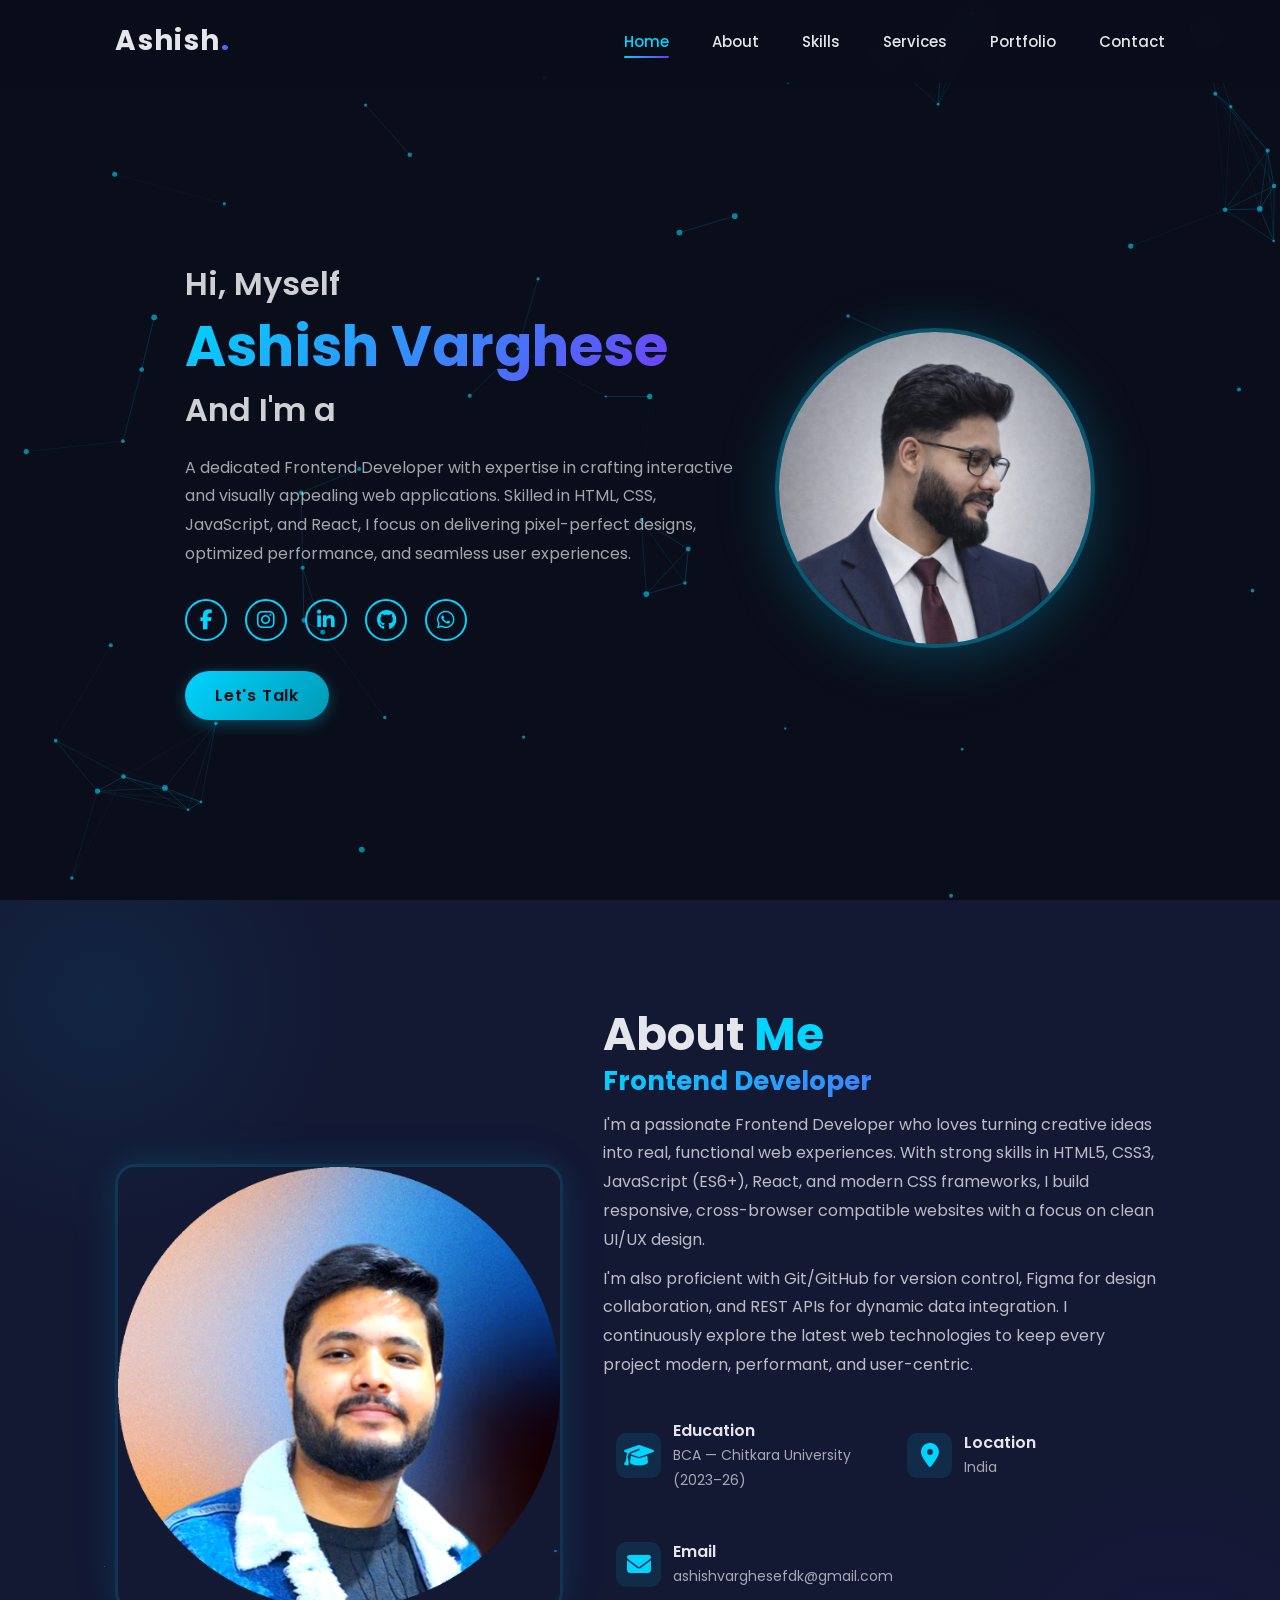
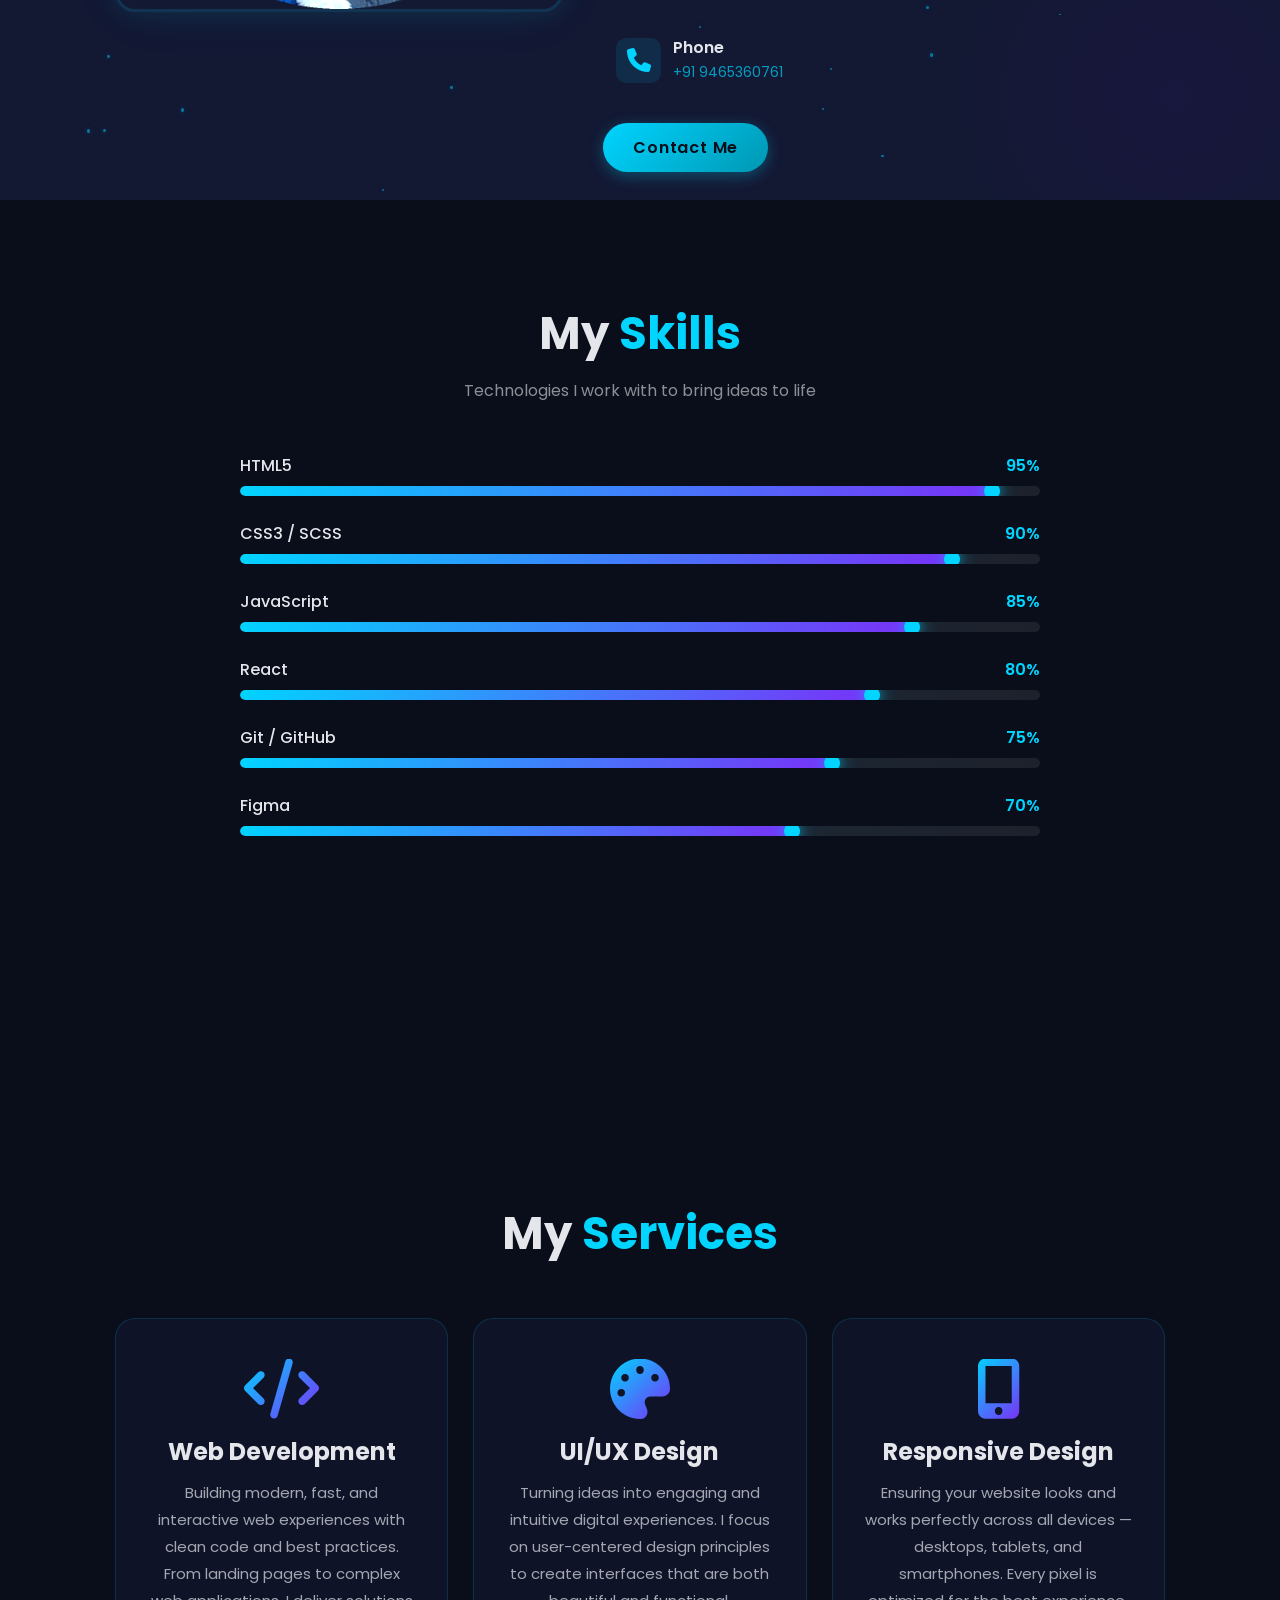
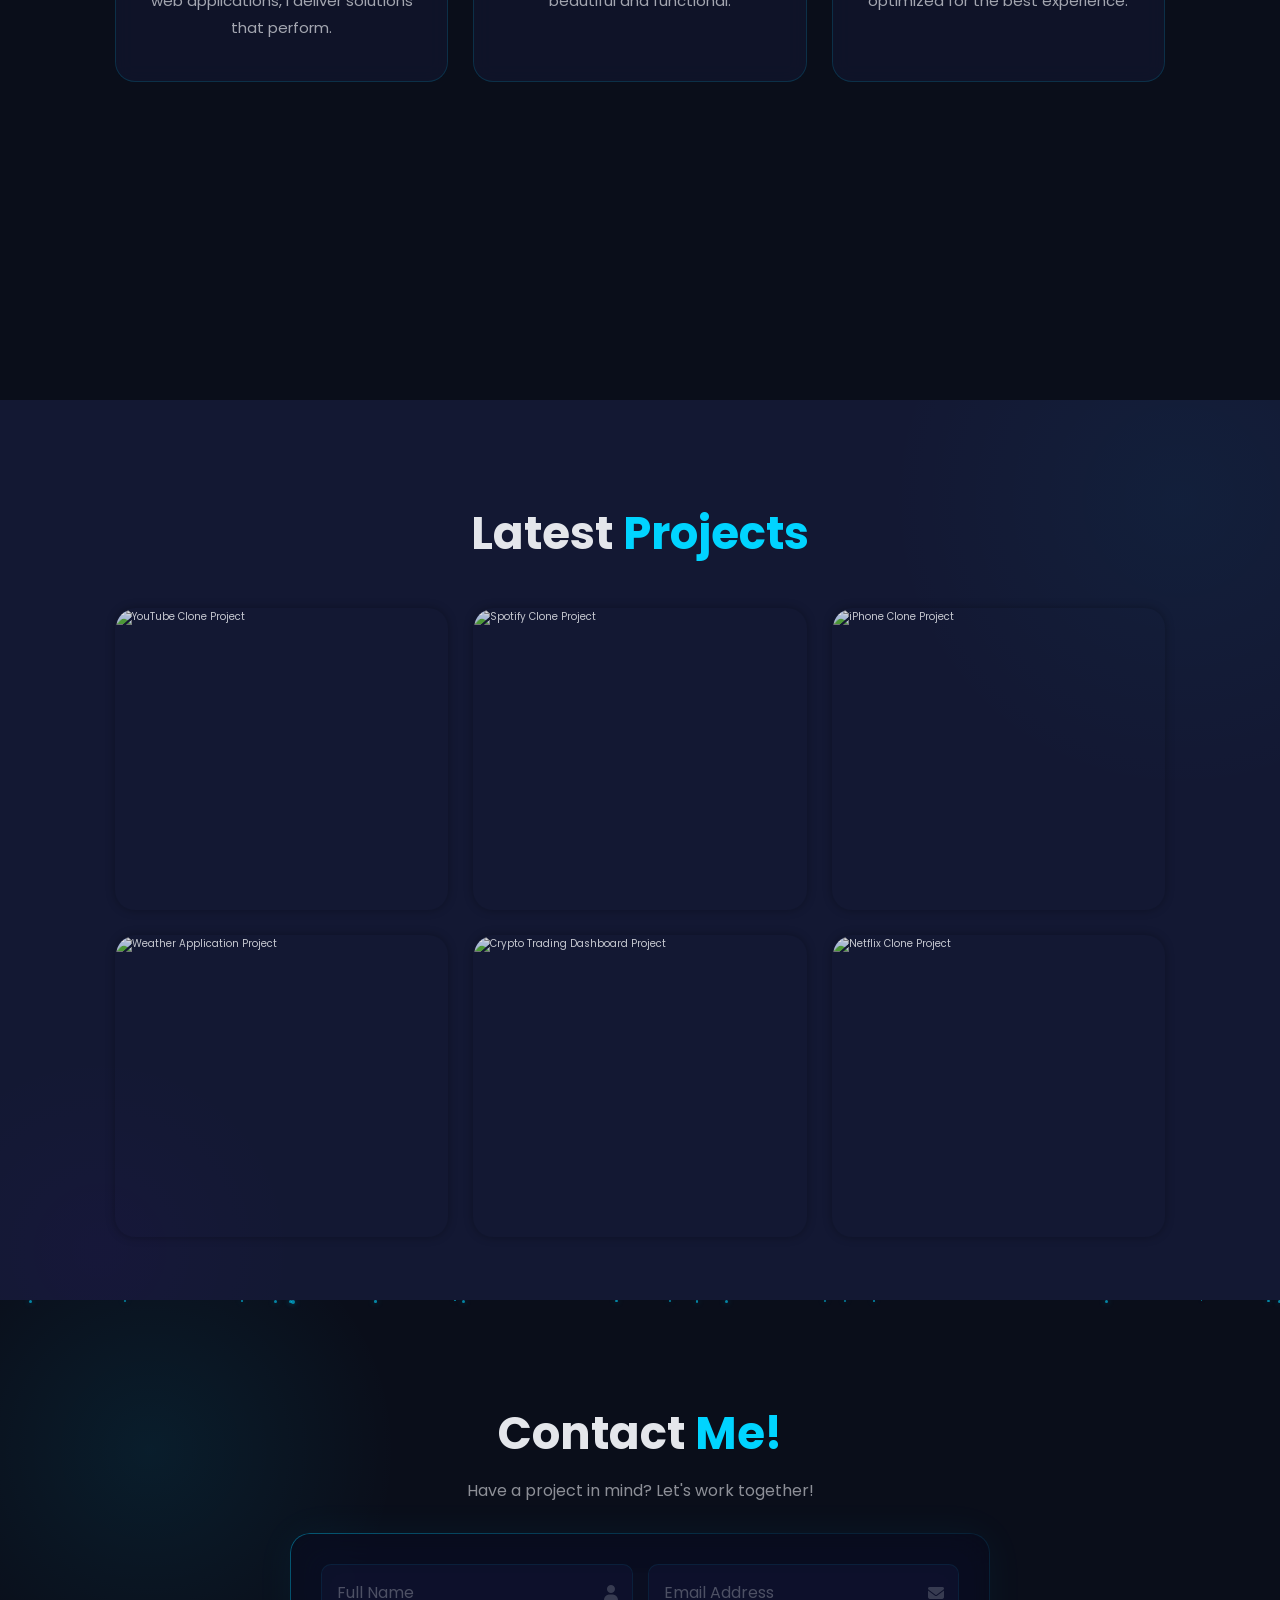
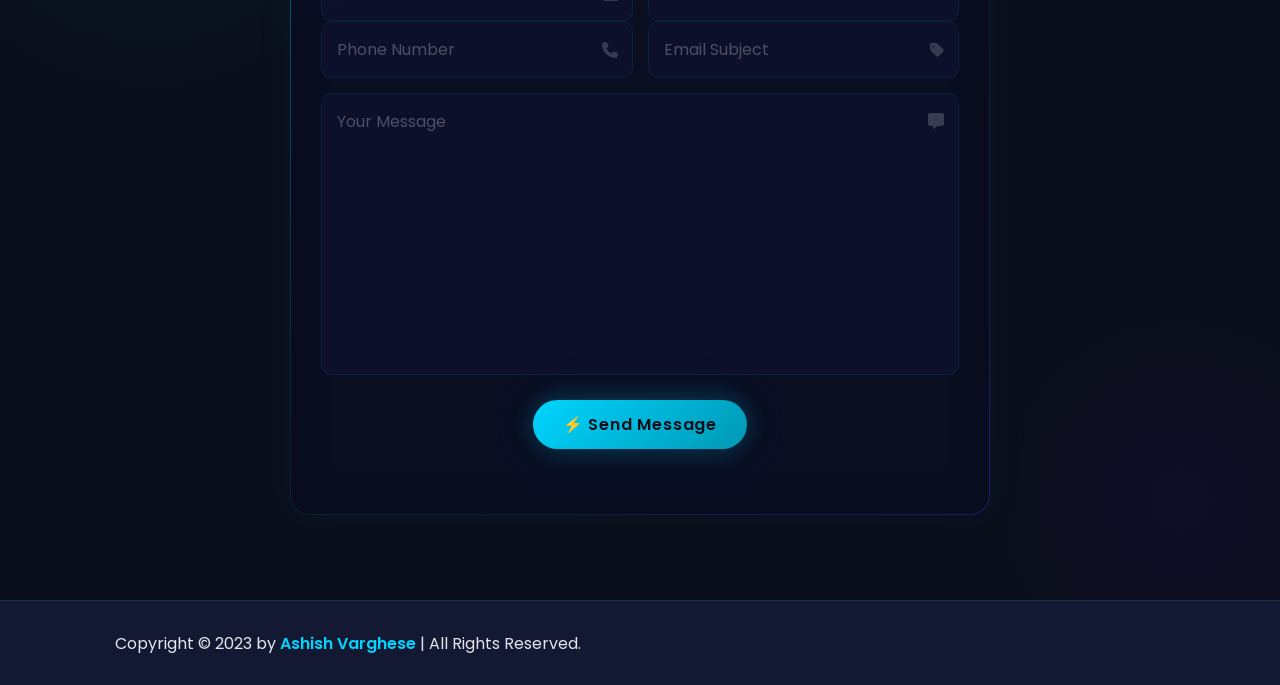
==== index.html @ 47451338 "About section: glowing orbs, falling lightning bolts, floating particles, pulsing profile image glow" ====
<!DOCTYPE html>
<html lang="en">
    <head>
        <meta charset="UTF-8">
        <meta http-equiv="X-UA-Compatible" content="IE=edge">
        <meta name="viewport" content="width=device-width, initial-scale=1.0">
        <title>Ashish Varghese | Frontend Developer & Web Designer Portfolio</title>
        <meta name="description" content="Portfolio of Ashish Varghese — a passionate Frontend Developer skilled in HTML, CSS, JavaScript, and React. Explore my projects, services, and get in touch.">
        <meta name="keywords" content="Ashish Varghese, Frontend Developer, Web Designer, Portfolio, HTML, CSS, JavaScript, React">
        <meta name="author" content="Ashish Varghese">

        <!--  FONT AWESOME  -->
        <link rel="stylesheet" href="https://cdnjs.cloudflare.com/ajax/libs/font-awesome/6.5.1/css/all.min.css" integrity="sha512-DTOQO9RWCH3ppGqcWaEA1BIZOC6xxalwEsw9c2QQeAIftl+Vegovlnee1c9QX4TctnWMn13TZye+giMm8e2LwA==" crossorigin="anonymous" referrerpolicy="no-referrer" />

        <!--  MAIN CSS  -->
        <link rel="stylesheet" href="Style/styles.css">
    </head>
    <body>
        <!--  header design  -->
        <header class="header" id="header">
            <a href="#home" class="logo">Ashish<span>.</span></a>

            <i class="fa-solid fa-bars" id="menu-icon"></i>

            <nav class="navbar" id="navbar">
                <a href="#home" class="active">Home</a>
                <a href="#about">About</a>
                <a href="#skills">Skills</a>
                <a href="#services">Services</a>
                <a href="#portfolio">Portfolio</a>
                <a href="#contact">Contact</a>
            </nav>
        </header>

        <!--  home section design  -->
        <section class="home" id="home">
            <div class="home-content">
                <h3>Hi, Myself</h3>
                <h1>Ashish Varghese</h1>
                <h3>And I'm a <span class="multiple-text"></span></h3>
                <p>A dedicated Frontend Developer with expertise in crafting interactive and visually appealing web applications. Skilled in HTML, CSS, JavaScript, and React, I focus on delivering pixel-perfect designs, optimized performance, and seamless user experiences.</p>
                <div class="social-media">
                    <a href="https://www.facebook.com/share/1GYFUabM3W/" target="_blank" rel="noopener noreferrer" aria-label="Facebook">
                        <i class="fa-brands fa-facebook-f"></i>
                    </a>
                    <a href="https://www.instagram.com/itz_ashishv?igsh=MXJyMXVoY21sdHh1MQ==" target="_blank" rel="noopener noreferrer" aria-label="Instagram">
                        <i class="fa-brands fa-instagram"></i>
                    </a>
                    <a href="https://www.linkedin.com/in/ashish-varghese-a9b493299" target="_blank" rel="noopener noreferrer" aria-label="LinkedIn">
                        <i class="fa-brands fa-linkedin-in"></i>
                    </a>
                    <a href="https://github.com/" target="_blank" rel="noopener noreferrer" aria-label="GitHub">
                        <i class="fa-brands fa-github"></i>
                    </a>
                    <a href="https://wa.me/919465360761" target="_blank" rel="noopener noreferrer" aria-label="WhatsApp">
                        <i class="fa-brands fa-whatsapp"></i>
                    </a>
                </div>
                <a href="#contact" class="btn">Let's Talk</a>
            </div>

            <div class="home-img">
                <div class="img-glow"></div>
                <img src="img/profile.png" alt="Ashish Varghese - Frontend Developer">
            </div>
        </section>

        <section class="about" id="about">
            <div class="about-lightning" id="aboutLightning"></div>
            <div class="about-particles" id="aboutParticles"></div>
            <div class="about-img">
                <img src="img/picofme (2).png" alt="About Ashish Varghese">
            </div>

            <div class="about-content">
                <h2 class="heading">About <span>Me</span></h2>
                <h3>Frontend Developer</h3>
                <p>I'm a passionate Frontend Developer who loves turning creative ideas into real, functional web experiences. With strong skills in HTML5, CSS3, JavaScript (ES6+), React, and modern CSS frameworks, I build responsive, cross-browser compatible websites with a focus on clean UI/UX design.</p>
                <p>I'm also proficient with Git/GitHub for version control, Figma for design collaboration, and REST APIs for dynamic data integration. I continuously explore the latest web technologies to keep every project modern, performant, and user-centric.</p>
                <div class="about-details">
                    <div class="detail-item">
                        <i class="fa-solid fa-graduation-cap"></i>
                        <div>
                            <h4>Education</h4>
                            <p>BCA — Chitkara University (2023–26)</p>
                        </div>
                    </div>
                    <div class="detail-item">
                        <i class="fa-solid fa-location-dot"></i>
                        <div>
                            <h4>Location</h4>
                            <p>India</p>
                        </div>
                    </div>
                    <div class="detail-item">
                        <i class="fa-solid fa-envelope"></i>
                        <div>
                            <h4>Email</h4>
                            <p>ashishvarghesefdk@gmail.com</p>
                        </div>
                    </div>
                    <div class="detail-item">
                        <i class="fa-solid fa-phone"></i>
                        <div>
                            <h4>Phone</h4>
                            <p><a href="tel:+919465360761" style="color: var(--main-color); text-decoration: none;">+91 9465360761</a></p>
                        </div>
                    </div>
                </div>
                <a href="#contact" class="btn">Contact Me</a>
            </div>
        </section>

        <script>
        // About lightning bolts
        (function(){
            const lc = document.getElementById('aboutLightning');
            if(!lc) return;
            for(let i = 0; i < 6; i++){
                const b = document.createElement('div');
                b.className = 'bolt';
                b.style.left = (10 + Math.random() * 80) + '%';
                b.style.animationDuration = (3 + Math.random() * 5) + 's';
                b.style.animationDelay = (Math.random() * 6) + 's';
                b.style.height = (40 + Math.random() * 60) + 'px';
                lc.appendChild(b);
            }
        })();
        // About particles
        (function(){
            const pc = document.getElementById('aboutParticles');
            if(!pc) return;
            for(let i = 0; i < 15; i++){
                const p = document.createElement('div');
                p.className = 'about-particle';
                p.style.left = Math.random() * 100 + '%';
                p.style.bottom = Math.random() * 30 + '%';
                p.style.animationDuration = (4 + Math.random() * 6) + 's';
                p.style.animationDelay = (Math.random() * 8) + 's';
                p.style.width = (1 + Math.random() * 3) + 'px';
                p.style.height = p.style.width;
                pc.appendChild(p);
            }
        })();
        </script>

        <!--  skills section design  -->
        <section class="skills" id="skills">
            <h2 class="heading">My <span>Skills</span></h2>
            <p class="skills-subtitle">Technologies I work with to bring ideas to life</p>

            <div class="skills-content">
                <div class="skill-item">
                    <div class="skill-info">
                        <span>HTML5</span>
                        <span>95%</span>
                    </div>
                    <div class="skill-bar">
                        <div class="skill-per" style="--skill-width: 95%"></div>
                    </div>
                </div>

                <div class="skill-item">
                    <div class="skill-info">
                        <span>CSS3 / SCSS</span>
                        <span>90%</span>
                    </div>
                    <div class="skill-bar">
                        <div class="skill-per" style="--skill-width: 90%"></div>
                    </div>
                </div>

                <div class="skill-item">
                    <div class="skill-info">
                        <span>JavaScript</span>
                        <span>85%</span>
                    </div>
                    <div class="skill-bar">
                        <div class="skill-per" style="--skill-width: 85%"></div>
                    </div>
                </div>

                <div class="skill-item">
                    <div class="skill-info">
                        <span>React</span>
                        <span>80%</span>
                    </div>
                    <div class="skill-bar">
                        <div class="skill-per" style="--skill-width: 80%"></div>
                    </div>
                </div>

                <div class="skill-item">
                    <div class="skill-info">
                        <span>Git / GitHub</span>
                        <span>75%</span>
                    </div>
                    <div class="skill-bar">
                        <div class="skill-per" style="--skill-width: 75%"></div>
                    </div>
                </div>

                <div class="skill-item">
                    <div class="skill-info">
                        <span>Figma</span>
                        <span>70%</span>
                    </div>
                    <div class="skill-bar">
                        <div class="skill-per" style="--skill-width: 70%"></div>
                    </div>
                </div>
            </div>
        </section>

        <!--  services section design  -->
        <section class="services" id="services">
            <h2 class="heading">My <span>Services</span></h2>

            <div class="services-container">
                <div class="services-box">
                    <i class="fa-solid fa-code"></i>
                    <h3>Web Development</h3>
                    <p>Building modern, fast, and interactive web experiences with clean code and best practices. From landing pages to complex web applications, I deliver solutions that perform.</p>
                </div>

                <div class="services-box">
                    <i class="fa-solid fa-palette"></i>
                    <h3>UI/UX Design</h3>
                    <p>Turning ideas into engaging and intuitive digital experiences. I focus on user-centered design principles to create interfaces that are both beautiful and functional.</p>
                </div>

                <div class="services-box">
                    <i class="fa-solid fa-mobile-screen-button"></i>
                    <h3>Responsive Design</h3>
                    <p>Ensuring your website looks and works perfectly across all devices — desktops, tablets, and smartphones. Every pixel is optimized for the best experience.</p>
                </div>
            </div>
        </section>

        <!--  portfolio section design  -->
        <section class="portfolio" id="portfolio">
            <h2 class="heading">Latest <span>Projects</span></h2>
            <div class="portfolio-container">
                <div class="portfolio-box">
                    <img src="img/youtube.png" alt="YouTube Clone Project">
                    <div class="portfolio-layer">
                        <h4>YouTube Clone</h4>
                        <p>A fully functional YouTube homepage clone with video grid, search functionality, sidebar navigation, and responsive design built with HTML, CSS & JavaScript.</p>
                        <a href="projects/youtube.html" target="_blank" aria-label="View YouTube Clone project"><i class="fa-solid fa-up-right-from-square"></i></a>
                    </div>
                </div>

                <div class="portfolio-box">
                    <img src="img/spotify.png" alt="Spotify Clone Project">
                    <div class="portfolio-layer">
                        <h4>Spotify Clone</h4>
                        <p>A Spotify web player clone featuring playlist sidebar, music controls, album art, progress bar, and a sleek dark UI with green accents.</p>
                        <a href="projects/spotify.html" target="_blank" aria-label="View Spotify Clone project"><i class="fa-solid fa-up-right-from-square"></i></a>
                    </div>
                </div>

                <div class="portfolio-box">
                    <img src="img/iphone.png" alt="iPhone Clone Project">
                    <div class="portfolio-layer">
                        <h4>iPhone 15 Pro Landing Page</h4>
                        <p>A premium Apple-inspired product landing page with stunning animations, gradient effects, scroll reveals, and pixel-perfect responsive design.</p>
                        <a href="projects/iphone.html" target="_blank" aria-label="View iPhone Clone project"><i class="fa-solid fa-up-right-from-square"></i></a>
                    </div>
                </div>

                <div class="portfolio-box">
                    <img src="img/weather.png" alt="Weather Application Project">
                    <div class="portfolio-layer">
                        <h4>Weather App</h4>
                        <p>A dynamic weather application with city search, 5-day forecast, hourly data, and beautiful glassmorphism UI supporting 8+ cities.</p>
                        <a href="projects/weather.html" target="_blank" aria-label="View Weather App project"><i class="fa-solid fa-up-right-from-square"></i></a>
                    </div>
                </div>

                <div class="portfolio-box">
                    <img src="img/trading.png" alt="Crypto Trading Dashboard Project">
                    <div class="portfolio-layer">
                        <h4>Crypto Trading Dashboard</h4>
                        <p>A Binance-style crypto trading platform with live price updates, candlestick charts, order book, buy/sell forms, and portfolio tracking for 10+ coins.</p>
                        <a href="projects/trading.html" target="_blank" aria-label="View Trading Dashboard project"><i class="fa-solid fa-up-right-from-square"></i></a>
                    </div>
                </div>

                <div class="portfolio-box">
                    <img src="img/netflix.png" alt="Netflix Clone Project">
                    <div class="portfolio-layer">
                        <h4>Netflix Clone</h4>
                        <p>A pixel-perfect Netflix clone with hero banner, categorized content rows, Top 10 rankings, movie detail modals, and smooth hover animations.</p>
                        <a href="projects/netflix.html" target="_blank" aria-label="View Netflix Clone project"><i class="fa-solid fa-up-right-from-square"></i></a>
                    </div>
                </div>
            </div>
        </section>

        <!--  contact section design  -->
        <section class="contact" id="contact">
            <div class="contact-particles" id="contactParticles"></div>
            <h2 class="heading">Contact <span>Me!</span></h2>
            <p class="contact-subtitle">Have a project in mind? Let's work together!</p>

            <form action="https://api.web3forms.com/submit" method="POST" id="contact-form">
                <input type="hidden" name="access_key" value="6a48f721-a5b6-4e3f-bff6-01d6ea603039">
                <input type="hidden" name="from_name" value="Ashish Portfolio">
                <div class="input-box">
                    <div class="input-field">
                        <input type="text" name="name" placeholder="Full Name" id="name-input" required>
                        <i class="fa-solid fa-user"></i>
                    </div>
                    <div class="input-field">
                        <input type="email" name="email" placeholder="Email Address" id="email-input" required>
                        <i class="fa-solid fa-envelope"></i>
                    </div>
                </div>
                <div class="input-box">
                    <div class="input-field">
                        <input type="tel" name="phone" placeholder="Phone Number" id="phone-input">
                        <i class="fa-solid fa-phone"></i>
                    </div>
                    <div class="input-field">
                        <input type="text" name="subject" placeholder="Email Subject" id="subject-input" required>
                        <i class="fa-solid fa-tag"></i>
                    </div>
                </div>
                <div class="textarea-field">
                    <textarea name="message" id="message-input" cols="30" rows="10" placeholder="Your Message" required></textarea>
                    <i class="fa-solid fa-message"></i>
                </div>
                <input type="submit" value="⚡ Send Message" class="btn" id="submit-btn">
                <div class="form-message" id="form-message"></div>
            </form>
        </section>

        <script>
        // Contact particles
        (function(){
            const container = document.getElementById('contactParticles');
            if(!container) return;
            for(let i = 0; i < 20; i++){
                const p = document.createElement('div');
                p.className = 'c-particle';
                p.style.left = Math.random() * 100 + '%';
                p.style.animationDuration = (Math.random() * 6 + 4) + 's';
                p.style.animationDelay = (Math.random() * 8) + 's';
                p.style.width = (Math.random() * 3 + 1) + 'px';
                p.style.height = p.style.width;
                container.appendChild(p);
            }
        })();
        </script>

        <!--  footer design  -->
        <footer class="footer">
            <div class="footer-text">
                <p>Copyright &copy; 2023 by <span>Ashish Varghese</span> | All Rights Reserved.</p>
            </div>

            <div class="footer-iconTop">
                <a href="#home" aria-label="Scroll to top"><i class="fa-solid fa-angle-up"></i></a>
            </div>
        </footer>

        <!--  TYPED JS  -->
        <script src="https://unpkg.com/typed.js@2.1.0/dist/typed.umd.js"></script>

        <!--  SCROLL REVEAL  -->
        <script src="https://unpkg.com/scrollreveal"></script>

        <!--  MAIN JS  -->
        <script src="JS/main.js"></script>

        <!--  FORM BACKEND (Web3Forms — free, no server needed)  -->
        <script src="JS/form-handler.js"></script>
    </body>
</html>
---- Style/styles.css ----
@import url('https://fonts.googleapis.com/css2?family=Poppins:wght@300;400;500;600;700&display=swap');

/* ==================== RESET & BASE ==================== */
* {
    margin: 0;
    padding: 0;
    box-sizing: border-box;
    text-decoration: none;
    border: none;
    outline: none;
    scroll-behavior: smooth;
    font-family: 'Poppins', sans-serif;
}

:root {
    --bg-color: #0a0e1a;
    --snd-bg-color: #131833;
    --text-color: #e4e6eb;
    --main-color: #00d4ff;
    --gradient-1: linear-gradient(135deg, #00d4ff, #7b2ff7);
    --gradient-2: linear-gradient(135deg, #00d4ff 0%, #0098b3 100%);
    --glass-bg: rgba(19, 24, 51, 0.6);
    --glass-border: rgba(0, 212, 255, 0.15);
    --shadow-glow: 0 0 20px rgba(0, 212, 255, 0.3);
}

html {
    font-size: 62.5%;
    overflow-x: hidden;
}

body {
    background: var(--bg-color);
    color: var(--text-color);
}

section {
    min-height: 100vh;
    padding: 10rem 9% 2rem;
    position: relative;
}

/* ==================== HEADER / NAV ==================== */
.header {
    position: fixed;
    top: 0;
    left: 0;
    width: 100%;
    padding: 2rem 9%;
    background: rgba(10, 14, 26, 0.75);
    backdrop-filter: blur(12px);
    -webkit-backdrop-filter: blur(12px);
    display: flex;
    justify-content: space-between;
    align-items: center;
    z-index: 100;
    transition: all 0.4s ease;
    border-bottom: 1px solid transparent;
}

.header.sticky {
    background: rgba(10, 14, 26, 0.92);
    border-bottom: 1px solid var(--glass-border);
    box-shadow: 0 4px 30px rgba(0, 0, 0, 0.3);
}

.logo {
    font-size: 2.8rem;
    color: var(--text-color);
    font-weight: 700;
    cursor: pointer;
    letter-spacing: 0.05em;
}

.logo span {
    background: var(--gradient-1);
    -webkit-background-clip: text;
    -webkit-text-fill-color: transparent;
    background-clip: text;
}

.navbar a {
    font-size: 1.5rem;
    color: var(--text-color);
    margin-left: 4rem;
    font-weight: 500;
    position: relative;
    transition: color 0.3s ease;
}

.navbar a::after {
    content: '';
    position: absolute;
    bottom: -6px;
    left: 0;
    width: 0;
    height: 2px;
    background: var(--gradient-1);
    border-radius: 2px;
    transition: width 0.3s ease;
}

.navbar a:hover::after,
.navbar a.active::after {
    width: 100%;
}

.navbar a:hover,
.navbar a.active {
    color: var(--main-color);
}

#menu-icon {
    font-size: 3.6rem;
    color: var(--text-color);
    display: none;
    cursor: pointer;
    transition: transform 0.3s ease;
}

#menu-icon:hover {
    color: var(--main-color);
}

/* ==================== HOME / HERO ==================== */
.home {
    display: flex;
    justify-content: center;
    align-items: center;
    gap: 4rem;
}

.home-content h3 {
    font-size: 3.2rem;
    font-weight: 600;
    opacity: 0.9;
}

.home-content h3:nth-of-type(2) {
    margin-bottom: 2rem;
}

.home-content h3 .multiple-text {
    color: var(--main-color);
    font-weight: 700;
}

span {
    color: var(--main-color);
}

.home-content h1 {
    font-size: 5.6rem;
    font-weight: 700;
    line-height: 1.2;
    background: var(--gradient-1);
    -webkit-background-clip: text;
    -webkit-text-fill-color: transparent;
    background-clip: text;
    margin: 0.5rem 0;
}

.home-content p {
    font-size: 1.6rem;
    line-height: 1.8;
    opacity: 0.7;
    max-width: 55rem;
}

.home-img {
    position: relative;
}

.home-img .img-glow {
    position: absolute;
    top: 50%;
    left: 50%;
    transform: translate(-50%, -50%);
    width: 30vw;
    height: 30vw;
    background: radial-gradient(circle, rgba(0, 212, 255, 0.15) 0%, transparent 70%);
    border-radius: 50%;
    z-index: -1;
    pointer-events: none;
}

.home-img img {
    width: 25vw;
    height: 25vw;
    border-radius: 50%;
    object-fit: cover;
    object-position: top;
    border: 4px solid rgba(0, 212, 255, 0.3);
    animation: floatImage 4s ease-in-out infinite;
    position: relative;
    z-index: 1;
    filter: drop-shadow(0 10px 30px rgba(0, 212, 255, 0.2));
}

@keyframes floatImage {
    0% { transform: translateY(0); }
    50% { transform: translateY(-2.4rem); }
    100% { transform: translateY(0); }
}

/* Social media icons */
.social-media a {
    display: inline-flex;
    justify-content: center;
    align-items: center;
    width: 4.2rem;
    height: 4.2rem;
    background: transparent;
    border: 2px solid var(--main-color);
    border-radius: 50%;
    font-size: 2rem;
    color: var(--main-color);
    margin: 3rem 1.5rem 3rem 0;
    transition: all 0.4s ease;
}

.social-media a:hover {
    background: var(--main-color);
    color: var(--bg-color);
    box-shadow: var(--shadow-glow);
    transform: translateY(-3px);
}

/* Buttons */
.btn {
    display: inline-block;
    padding: 1.2rem 3rem;
    background: var(--gradient-2);
    border-radius: 4rem;
    box-shadow: 0 4px 15px rgba(0, 212, 255, 0.3);
    font-size: 1.6rem;
    color: var(--bg-color);
    letter-spacing: 0.05em;
    font-weight: 600;
    transition: all 0.4s ease;
    cursor: pointer;
}

.btn:hover {
    transform: translateY(-2px);
    box-shadow: 0 6px 25px rgba(0, 212, 255, 0.5);
}

/* ==================== ABOUT ==================== */
.about {
    display: flex;
    justify-content: center;
    align-items: center;
    gap: 4rem;
    background: var(--snd-bg-color);
    position: relative;
    overflow: hidden;
}

/* Glow orbs */
.about::before {
    content: '';
    position: absolute;
    width: 500px;
    height: 500px;
    background: radial-gradient(circle, rgba(0, 212, 255, 0.07), transparent 70%);
    top: -150px;
    left: -150px;
    animation: aboutOrb1 9s ease-in-out infinite;
    pointer-events: none;
}

.about::after {
    content: '';
    position: absolute;
    width: 450px;
    height: 450px;
    background: radial-gradient(circle, rgba(120, 0, 255, 0.05), transparent 70%);
    bottom: -120px;
    right: -120px;
    animation: aboutOrb2 11s ease-in-out infinite;
    pointer-events: none;
}

@keyframes aboutOrb1 {
    0%, 100% { transform: translate(0, 0) scale(1); }
    33% { transform: translate(60px, 40px) scale(1.15); }
    66% { transform: translate(20px, -30px) scale(0.95); }
}

@keyframes aboutOrb2 {
    0%, 100% { transform: translate(0, 0) scale(1); }
    33% { transform: translate(-50px, -30px) scale(1.1); }
    66% { transform: translate(30px, 20px) scale(0.9); }
}

/* Lightning line */
.about-lightning {
    position: absolute;
    top: 0;
    left: 0;
    width: 100%;
    height: 100%;
    pointer-events: none;
    z-index: 0;
    overflow: hidden;
}

.about-lightning .bolt {
    position: absolute;
    width: 2px;
    height: 80px;
    background: linear-gradient(to bottom, transparent, rgba(0, 212, 255, 0.6), transparent);
    border-radius: 2px;
    filter: blur(1px);
    animation: boltFall linear infinite;
    opacity: 0;
}

@keyframes boltFall {
    0% { transform: translateY(-100px) scaleY(0); opacity: 0; }
    5% { opacity: 0.8; transform: translateY(-80px) scaleY(1); }
    40% { opacity: 0.6; }
    100% { transform: translateY(calc(100vh)) scaleY(1); opacity: 0; }
}

/* Floating particles */
.about-particles {
    position: absolute;
    inset: 0;
    pointer-events: none;
    z-index: 0;
    overflow: hidden;
}

.about-particle {
    position: absolute;
    width: 2px;
    height: 2px;
    background: rgba(0, 212, 255, 0.5);
    border-radius: 50%;
    box-shadow: 0 0 6px rgba(0, 212, 255, 0.3), 0 0 12px rgba(0, 212, 255, 0.15);
    animation: aboutParticle linear infinite;
}

@keyframes aboutParticle {
    0% { transform: translateY(0) translateX(0) scale(0); opacity: 0; }
    10% { opacity: 1; transform: scale(1); }
    50% { transform: translateY(-100px) translateX(20px) scale(1); opacity: 0.7; }
    100% { transform: translateY(-200px) translateX(-10px) scale(0); opacity: 0; }
}

.about-img {
    position: relative;
    z-index: 2;
}

.about-img img {
    width: 35vw;
    border-radius: 2rem;
    border: 3px solid rgba(0, 212, 255, 0.15);
    box-shadow: 0 0 30px rgba(0, 212, 255, 0.1), 0 0 60px rgba(0, 212, 255, 0.05);
    transition: all 0.4s ease;
    animation: imgGlowPulse 4s ease-in-out infinite;
}

@keyframes imgGlowPulse {
    0%, 100% { box-shadow: 0 0 30px rgba(0, 212, 255, 0.1), 0 0 60px rgba(0, 212, 255, 0.05); }
    50% { box-shadow: 0 0 40px rgba(0, 212, 255, 0.2), 0 0 80px rgba(0, 212, 255, 0.08); }
}

.about-img img:hover {
    border-color: var(--main-color);
    box-shadow: 0 0 50px rgba(0, 212, 255, 0.3), 0 0 100px rgba(0, 212, 255, 0.1);
}

.about-content {
    position: relative;
    z-index: 2;
}

.heading {
    text-align: center;
    font-size: 4.5rem;
}

.about-content h2 {
    text-align: left;
    line-height: 1.2;
}

.about-content h3 {
    font-size: 2.6rem;
    background: var(--gradient-1);
    -webkit-background-clip: text;
    -webkit-text-fill-color: transparent;
    background-clip: text;
    margin-bottom: 1rem;
}

.about-content p {
    font-size: 1.6rem;
    margin: 1rem 0;
    line-height: 1.8;
    opacity: 0.8;
}

.about-details {
    display: flex;
    flex-wrap: wrap;
    gap: 2rem;
    margin: 2.5rem 0;
}

.detail-item {
    display: flex;
    align-items: center;
    gap: 1.2rem;
    flex: 1 1 25rem;
    padding: 1.2rem;
    border-radius: 1.2rem;
    transition: all 0.4s ease;
    border: 1px solid transparent;
}

.detail-item:hover {
    background: rgba(0, 212, 255, 0.03);
    border-color: rgba(0, 212, 255, 0.1);
    box-shadow: 0 0 20px rgba(0, 212, 255, 0.05);
}

.detail-item i {
    font-size: 2.4rem;
    color: var(--main-color);
    width: 4.5rem;
    height: 4.5rem;
    display: flex;
    align-items: center;
    justify-content: center;
    background: rgba(0, 212, 255, 0.1);
    border-radius: 1rem;
    flex-shrink: 0;
    transition: all 0.4s ease;
}

.detail-item:hover i {
    box-shadow: 0 0 15px rgba(0, 212, 255, 0.3);
    text-shadow: 0 0 10px rgba(0, 212, 255, 0.5);
}

.detail-item h4 {
    font-size: 1.6rem;
    font-weight: 600;
    color: var(--text-color);
}

.detail-item p {
    font-size: 1.4rem;
    margin: 0;
    opacity: 0.7;
}

/* ==================== SKILLS ==================== */
.skills {
    background: var(--bg-color);
}

.skills h2 {
    margin-bottom: 1rem;
}

.skills-subtitle {
    text-align: center;
    font-size: 1.6rem;
    opacity: 0.6;
    margin-bottom: 5rem;
}

.skills-content {
    max-width: 80rem;
    margin: 0 auto;
    display: flex;
    flex-direction: column;
    gap: 2.5rem;
}

.skill-item {
    width: 100%;
}

.skill-info {
    display: flex;
    justify-content: space-between;
    margin-bottom: 0.8rem;
}

.skill-info span {
    font-size: 1.6rem;
    font-weight: 500;
    color: var(--text-color);
}

.skill-info span:last-child {
    color: var(--main-color);
    font-weight: 600;
}

.skill-bar {
    width: 100%;
    height: 1rem;
    background: rgba(255, 255, 255, 0.08);
    border-radius: 5rem;
    overflow: hidden;
    position: relative;
}

.skill-bar::before {
    content: '';
    position: absolute;
    inset: 0;
    background: linear-gradient(90deg, transparent, rgba(0, 212, 255, 0.05), transparent);
    animation: skillShimmer 3s ease-in-out infinite;
}

@keyframes skillShimmer {
    0% { transform: translateX(-100%); }
    100% { transform: translateX(100%); }
}

.skill-per {
    height: 100%;
    width: 0;
    background: var(--gradient-1);
    border-radius: 5rem;
    transition: width 1.5s cubic-bezier(0.4, 0, 0.2, 1);
    position: relative;
    box-shadow: 0 0 8px rgba(0, 212, 255, 0.3);
}

.skill-per.animate {
    width: var(--skill-width);
}

.skill-per::after {
    content: '';
    position: absolute;
    right: 0;
    top: 50%;
    transform: translateY(-50%);
    width: 1.6rem;
    height: 1.6rem;
    background: var(--main-color);
    border-radius: 50%;
    box-shadow: 0 0 15px rgba(0, 212, 255, 0.6), 0 0 30px rgba(0, 212, 255, 0.3);
    animation: dotPulse 2s ease-in-out infinite;
}

@keyframes dotPulse {
    0%, 100% { box-shadow: 0 0 15px rgba(0, 212, 255, 0.6), 0 0 30px rgba(0, 212, 255, 0.3); }
    50% { box-shadow: 0 0 20px rgba(0, 212, 255, 0.8), 0 0 40px rgba(0, 212, 255, 0.4); }
}

/* ==================== SERVICES ==================== */
.services h2 {
    margin-bottom: 5rem;
}

.services-container {
    display: flex;
    justify-content: center;
    align-items: stretch;
    flex-wrap: wrap;
    gap: 2.5rem;
}

.services-container .services-box {
    flex: 1 1 30rem;
    max-width: 38rem;
    background: var(--glass-bg);
    backdrop-filter: blur(10px);
    -webkit-backdrop-filter: blur(10px);
    padding: 4rem 3rem;
    border-radius: 2rem;
    text-align: center;
    border: 1px solid var(--glass-border);
    transition: all 0.4s ease;
    position: relative;
    overflow: hidden;
}

.services-container .services-box::before {
    content: '';
    position: absolute;
    top: 0;
    left: 0;
    width: 100%;
    height: 100%;
    background: linear-gradient(135deg, rgba(0, 212, 255, 0.05), transparent);
    opacity: 0;
    transition: opacity 0.4s ease;
}

.services-container .services-box::after {
    content: '';
    position: absolute;
    inset: -1px;
    border-radius: 2rem;
    padding: 1px;
    background: linear-gradient(135deg, rgba(0, 212, 255, 0.4), transparent 50%, rgba(120, 0, 255, 0.3));
    -webkit-mask: linear-gradient(#fff 0 0) content-box, linear-gradient(#fff 0 0);
    -webkit-mask-composite: xor;
    mask-composite: exclude;
    pointer-events: none;
    opacity: 0;
    transition: opacity 0.4s ease;
}

.services-container .services-box:hover::before {
    opacity: 1;
}

.services-container .services-box:hover::after {
    opacity: 1;
}

.services-container .services-box:hover {
    border-color: transparent;
    transform: translateY(-10px);
    box-shadow: 0 20px 50px rgba(0, 212, 255, 0.12), 0 0 30px rgba(0, 212, 255, 0.06);
}

.services-box i {
    font-size: 6rem;
    background: var(--gradient-1);
    -webkit-background-clip: text;
    -webkit-text-fill-color: transparent;
    background-clip: text;
    margin-bottom: 1.5rem;
    transition: all 0.4s ease;
    position: relative;
}

.services-box:hover i {
    filter: drop-shadow(0 0 15px rgba(0, 212, 255, 0.4));
    transform: scale(1.1);
}

.services-box h3 {
    font-size: 2.4rem;
    margin-bottom: 1rem;
}

.services-box p {
    font-size: 1.5rem;
    line-height: 1.8;
    opacity: 0.7;
}

/* ==================== PORTFOLIO ==================== */
.portfolio {
    background: var(--snd-bg-color);
    position: relative;
    overflow: hidden;
}

.portfolio::before {
    content: '';
    position: absolute;
    width: 600px;
    height: 600px;
    background: radial-gradient(circle, rgba(0, 212, 255, 0.04), transparent 70%);
    top: -200px;
    right: -200px;
    animation: portGlow 10s ease-in-out infinite;
    pointer-events: none;
}

.portfolio::after {
    content: '';
    position: absolute;
    width: 400px;
    height: 400px;
    background: radial-gradient(circle, rgba(120, 0, 255, 0.03), transparent 70%);
    bottom: -150px;
    left: -100px;
    animation: portGlow2 12s ease-in-out infinite;
    pointer-events: none;
}

@keyframes portGlow {
    0%, 100% { transform: translate(0, 0) scale(1); opacity: 0.5; }
    50% { transform: translate(-40px, 30px) scale(1.2); opacity: 1; }
}

@keyframes portGlow2 {
    0%, 100% { transform: translate(0, 0) scale(1); }
    50% { transform: translate(30px, -20px) scale(1.15); }
}

.portfolio h2 {
    margin-bottom: 4rem;
    position: relative;
    z-index: 2;
}

.portfolio-container {
    display: grid;
    grid-template-columns: repeat(3, 1fr);
    align-items: center;
    gap: 2.5rem;
    position: relative;
    z-index: 2;
}

.portfolio-container .portfolio-box {
    position: relative;
    border-radius: 2rem;
    box-shadow: 0 0 1rem rgba(0, 0, 0, 0.3);
    overflow: hidden;
    display: flex;
    border: 1px solid transparent;
    transition: all 0.5s ease;
}

.portfolio-box::before {
    content: '';
    position: absolute;
    inset: -1px;
    border-radius: 2rem;
    padding: 1px;
    background: linear-gradient(135deg, rgba(0, 212, 255, 0.5), transparent 40%, transparent 60%, rgba(120, 0, 255, 0.5));
    -webkit-mask: linear-gradient(#fff 0 0) content-box, linear-gradient(#fff 0 0);
    -webkit-mask-composite: xor;
    mask-composite: exclude;
    pointer-events: none;
    opacity: 0;
    transition: opacity 0.5s ease;
    z-index: 10;
}

.portfolio-box:hover::before {
    opacity: 1;
}

.portfolio-box:hover {
    border-color: transparent;
    box-shadow: 0 10px 40px rgba(0, 212, 255, 0.12), 0 0 20px rgba(0, 212, 255, 0.06);
    transform: translateY(-6px);
}

.portfolio-box img {
    width: 100%;
    height: 30rem;
    object-fit: cover;
    transition: all 0.6s ease;
    opacity: 0.85;
}

.portfolio-box:hover img {
    transform: scale(1.1);
    opacity: 1;
}

.portfolio-box .portfolio-layer {
    position: absolute;
    bottom: 0;
    left: 0;
    width: 100%;
    height: 100%;
    background: linear-gradient(rgba(10, 14, 26, 0.1), rgba(0, 212, 255, 0.85));
    display: flex;
    justify-content: center;
    align-items: center;
    flex-direction: column;
    text-align: center;
    padding: 0 4rem;
    transform: translateY(100%);
    transition: transform 0.5s ease;
}

.portfolio-box:hover .portfolio-layer {
    transform: translateY(0);
}

.portfolio-layer h4 {
    font-size: 2.6rem;
    color: var(--bg-color);
    font-weight: 700;
    text-shadow: 0 2px 10px rgba(0, 0, 0, 0.2);
}

.portfolio-layer p {
    font-size: 1.4rem;
    color: var(--bg-color);
    margin: 0.5rem 0 1.5rem;
    opacity: 0.9;
    line-height: 1.6;
}

.portfolio-layer a {
    display: inline-flex;
    justify-content: center;
    align-items: center;
    width: 5rem;
    height: 5rem;
    background: var(--bg-color);
    border-radius: 50%;
    transition: all 0.3s ease;
    box-shadow: 0 4px 15px rgba(0, 0, 0, 0.2);
}

.portfolio-layer a:hover {
    background: var(--text-color);
    box-shadow: 0 0 20px rgba(0, 212, 255, 0.4);
    transform: scale(1.1);
}

.portfolio-layer a i {
    font-size: 2rem;
    color: var(--main-color);
}

/* ==================== CONTACT ==================== */
.contact {
    position: relative;
    overflow: hidden;
}

.contact::before {
    content: '';
    position: absolute;
    width: 500px;
    height: 500px;
    background: radial-gradient(circle, rgba(0, 212, 255, 0.08), transparent 70%);
    top: -100px;
    left: -100px;
    animation: contactGlow1 8s ease-in-out infinite;
    pointer-events: none;
}

.contact::after {
    content: '';
    position: absolute;
    width: 400px;
    height: 400px;
    background: radial-gradient(circle, rgba(120, 0, 255, 0.06), transparent 70%);
    bottom: -100px;
    right: -100px;
    animation: contactGlow2 10s ease-in-out infinite;
    pointer-events: none;
}

@keyframes contactGlow1 {
    0%, 100% { transform: translate(0, 0) scale(1); }
    50% { transform: translate(50px, 30px) scale(1.2); }
}

@keyframes contactGlow2 {
    0%, 100% { transform: translate(0, 0) scale(1); }
    50% { transform: translate(-40px, -30px) scale(1.15); }
}

.contact h2 {
    margin-bottom: 1rem;
    position: relative;
    z-index: 2;
}

.contact-subtitle {
    text-align: center;
    font-size: 1.6rem;
    opacity: 0.6;
    margin-bottom: 3rem;
    position: relative;
    z-index: 2;
}

.contact form {
    max-width: 70rem;
    margin: 1rem auto;
    text-align: center;
    margin-bottom: 3rem;
    position: relative;
    z-index: 2;
    background: rgba(10, 15, 40, 0.5);
    backdrop-filter: blur(20px);
    -webkit-backdrop-filter: blur(20px);
    border-radius: 2rem;
    padding: 3rem;
    border: 1px solid rgba(0, 212, 255, 0.1);
    box-shadow: 0 0 40px rgba(0, 212, 255, 0.05), inset 0 0 40px rgba(0, 0, 0, 0.2);
}

.contact form::before {
    content: '';
    position: absolute;
    inset: -1px;
    border-radius: 2rem;
    padding: 1px;
    background: linear-gradient(135deg, rgba(0, 212, 255, 0.3), transparent 40%, transparent 60%, rgba(120, 0, 255, 0.3));
    -webkit-mask: linear-gradient(#fff 0 0) content-box, linear-gradient(#fff 0 0);
    -webkit-mask-composite: xor;
    mask-composite: exclude;
    pointer-events: none;
    animation: borderGlow 4s ease-in-out infinite;
}

@keyframes borderGlow {
    0%, 100% { opacity: 0.5; }
    50% { opacity: 1; }
}

.contact form .input-box {
    display: flex;
    justify-content: space-between;
    flex-wrap: wrap;
    gap: 1.5rem;
}

.input-field {
    position: relative;
    flex: 1 1 calc(50% - 0.75rem);
}

.input-field i {
    position: absolute;
    right: 1.5rem;
    top: 50%;
    transform: translateY(-50%);
    font-size: 1.6rem;
    color: rgba(228, 230, 235, 0.2);
    pointer-events: none;
    transition: all 0.4s ease;
}

.input-field input:focus ~ i {
    color: var(--main-color);
    text-shadow: 0 0 15px rgba(0, 212, 255, 0.5);
}

.textarea-field {
    position: relative;
    margin-top: 1.5rem;
}

.textarea-field i {
    position: absolute;
    right: 1.5rem;
    top: 2rem;
    font-size: 1.6rem;
    color: rgba(228, 230, 235, 0.2);
    pointer-events: none;
    transition: all 0.4s ease;
}

.textarea-field textarea:focus ~ i {
    color: var(--main-color);
    text-shadow: 0 0 15px rgba(0, 212, 255, 0.5);
}

.contact form .input-field input,
.contact form textarea {
    width: 100%;
    padding: 1.5rem;
    padding-right: 4.5rem;
    font-size: 1.6rem;
    color: var(--text-color);
    background: rgba(15, 20, 50, 0.6);
    border-radius: 1rem;
    border: 1px solid rgba(0, 212, 255, 0.08);
    transition: all 0.4s ease;
    font-family: 'Poppins', sans-serif;
}

.contact form .input-field input:focus,
.contact form textarea:focus {
    border-color: rgba(0, 212, 255, 0.4);
    box-shadow: 0 0 20px rgba(0, 212, 255, 0.1), 0 0 40px rgba(0, 212, 255, 0.05), inset 0 0 20px rgba(0, 212, 255, 0.03);
    background: rgba(15, 20, 50, 0.8);
}

.contact form .input-field input::placeholder,
.contact form textarea::placeholder {
    color: rgba(228, 230, 235, 0.3);
}

.contact form textarea {
    resize: none;
    padding-right: 4.5rem;
}

.contact form .btn {
    margin-top: 2rem;
    cursor: pointer;
    border: none;
    font-family: 'Poppins', sans-serif;
    position: relative;
    overflow: hidden;
    box-shadow: 0 0 25px rgba(0, 212, 255, 0.2), 0 0 50px rgba(0, 212, 255, 0.1);
    animation: btnPulse 3s ease-in-out infinite;
}

.contact form .btn::before {
    content: '';
    position: absolute;
    top: -50%;
    left: -50%;
    width: 200%;
    height: 200%;
    background: linear-gradient(45deg, transparent 40%, rgba(255, 255, 255, 0.1) 50%, transparent 60%);
    animation: btnShine 4s ease-in-out infinite;
}

@keyframes btnPulse {
    0%, 100% { box-shadow: 0 0 25px rgba(0, 212, 255, 0.2), 0 0 50px rgba(0, 212, 255, 0.1); }
    50% { box-shadow: 0 0 35px rgba(0, 212, 255, 0.35), 0 0 70px rgba(0, 212, 255, 0.15); }
}

@keyframes btnShine {
    0% { transform: rotate(0deg) translateX(-100%); }
    100% { transform: rotate(0deg) translateX(100%); }
}

.form-message {
    margin-top: 1.5rem;
    font-size: 1.4rem;
    min-height: 2rem;
    transition: all 0.3s ease;
}

.form-message.success {
    color: #00e676;
    text-shadow: 0 0 10px rgba(0, 230, 118, 0.3);
}

.form-message.error {
    color: #ff5252;
    text-shadow: 0 0 10px rgba(255, 82, 82, 0.3);
}

/* Contact lightning particles */
.contact-particles {
    position: absolute;
    inset: 0;
    pointer-events: none;
    z-index: 1;
    overflow: hidden;
}

.c-particle {
    position: absolute;
    width: 3px;
    height: 3px;
    background: rgba(0, 212, 255, 0.6);
    border-radius: 50%;
    box-shadow: 0 0 6px rgba(0, 212, 255, 0.4);
    animation: particleFloat linear infinite;
}

@keyframes particleFloat {
    0% { transform: translateY(100vh) scale(0); opacity: 0; }
    10% { opacity: 1; }
    90% { opacity: 1; }
    100% { transform: translateY(-20px) scale(1); opacity: 0; }
}

/* ==================== FOOTER ==================== */
.footer {
    display: flex;
    justify-content: space-between;
    align-items: center;
    flex-wrap: wrap;
    padding: 2rem 9%;
    background: var(--snd-bg-color);
    border-top: 1px solid var(--glass-border);
}

.footer-text {
    font-size: 1.6rem;
}

.footer-text span {
    font-weight: 600;
}

.footer-iconTop a {
    display: inline-flex;
    justify-content: center;
    align-items: center;
    padding: 1rem 1.2rem;
    background: var(--gradient-2);
    border-radius: 0.8rem;
    transition: all 0.4s ease;
    opacity: 0;
    visibility: hidden;
}

.footer-iconTop a.visible {
    opacity: 1;
    visibility: visible;
}

.footer-iconTop a:hover {
    box-shadow: var(--shadow-glow);
    transform: translateY(-3px);
}

.footer-iconTop a i {
    font-size: 2.4rem;
    color: var(--bg-color);
}

/* ==================== CANVAS PARTICLES ==================== */
.home canvas {
    position: absolute;
    top: 0;
    left: 0;
    width: 100%;
    height: 100%;
    z-index: 0;
    pointer-events: none;
}

.home-content {
    position: relative;
    z-index: 1;
}

.home-img {
    position: relative;
    z-index: 1;
}

/* ==================== ANIMATIONS ==================== */
@keyframes fadeInUp {
    from {
        opacity: 0;
        transform: translateY(30px);
    }
    to {
        opacity: 1;
        transform: translateY(0);
    }
}

@keyframes slideDown {
    from {
        opacity: 0;
        transform: translateY(-20px);
    }
    to {
        opacity: 1;
        transform: translateY(0);
    }
}

/* ==================== RESPONSIVE BREAKPOINTS ==================== */

@media (max-width: 1200px) {
    html {
        font-size: 55%;
    }
}

@media (max-width: 991px) {
    .header {
        padding: 2rem 3%;
    }

    section {
        padding: 10rem 3% 2rem;
    }

    .services {
        padding-bottom: 7rem;
    }

    .portfolio {
        padding-bottom: 7rem;
    }

    .contact {
        min-height: auto;
    }

    .footer {
        padding: 2rem 3%;
    }
}

@media (max-width: 768px) {
    #menu-icon {
        display: block;
    }

    .navbar {
        position: absolute;
        top: 100%;
        left: 0;
        width: 100%;
        padding: 1rem 3%;
        background: rgba(10, 14, 26, 0.95);
        backdrop-filter: blur(15px);
        -webkit-backdrop-filter: blur(15px);
        border-top: 1px solid var(--glass-border);
        box-shadow: 0 0.5rem 1rem rgba(0, 0, 0, 0.3);
        display: none;
        animation: slideDown 0.3s ease;
    }

    .navbar.active {
        display: block;
    }

    .navbar a {
        display: block;
        font-size: 2rem;
        margin: 3rem 0;
        margin-left: 0;
    }

    .home {
        flex-direction: column;
        text-align: center;
        gap: 2rem;
        min-height: auto;
        padding: 10rem 5% 5rem;
        overflow: visible;
    }

    .home-content {
        order: 1;
    }

    .home-img {
        order: 2;
    }

    .home-content h3 {
        font-size: 2.6rem;
    }

    .home-content h1 {
        font-size: 5rem;
    }

    .home-content p {
        max-width: 100%;
        margin: 0 auto;
    }

    .social-media {
        justify-content: center;
    }

    .home-img img {
        width: 55vw;
        height: 55vw;
        border-radius: 50%;
        object-fit: cover;
        object-position: top;
        margin-top: 2rem;
    }

    .home-img .img-glow {
        width: 60vw;
        height: 60vw;
    }

    .about {
        flex-direction: column-reverse;
        text-align: center;
        gap: 2rem;
    }

    .about-content h2 {
        text-align: center;
    }

    .about-img img {
        width: 60vw;
        margin-top: 2rem;
    }

    .about-details {
        justify-content: center;
    }

    .services h2 {
        margin-bottom: 3rem;
    }

    .portfolio h2 {
        margin-bottom: 3rem;
    }

    .portfolio-container {
        grid-template-columns: repeat(2, 1fr);
    }

    .skills-content {
        grid-template-columns: repeat(2, 1fr);
    }
}

@media (max-width: 617px) {
    .portfolio-container {
        grid-template-columns: 1fr;
    }

    .home-img img {
        width: 65vw;
        height: 65vw;
        margin-top: 2rem;
    }

    .home-img .img-glow {
        width: 70vw;
        height: 70vw;
    }

    .about-img img {
        width: 80vw;
        margin-top: 2rem;
    }

    .skills-content {
        grid-template-columns: 1fr;
    }

    .services-container {
        flex-direction: column;
        align-items: center;
    }

    .services-box {
        width: 100%;
        max-width: 400px;
    }

    .input-field {
        flex: 1 1 100%;
    }
}

@media (max-width: 450px) {
    html {
        font-size: 50%;
    }

    .home {
        padding: 9rem 5% 3rem;
        overflow: visible;
    }

    .home-content h1 {
        font-size: 4rem;
    }

    .home-content h3 {
        font-size: 2.2rem;
    }

    .home-img img {
        width: 70vw;
        height: 70vw;
    }

    .home-img .img-glow {
        width: 75vw;
        height: 75vw;
    }

    .about-img img {
        width: 90vw;
    }

    .contact form .input-box {
        flex-direction: column;
    }

    .detail-item {
        flex: 1 1 100%;
    }

    .footer {
        flex-direction: column;
        text-align: center;
        gap: 1.5rem;
    }
}
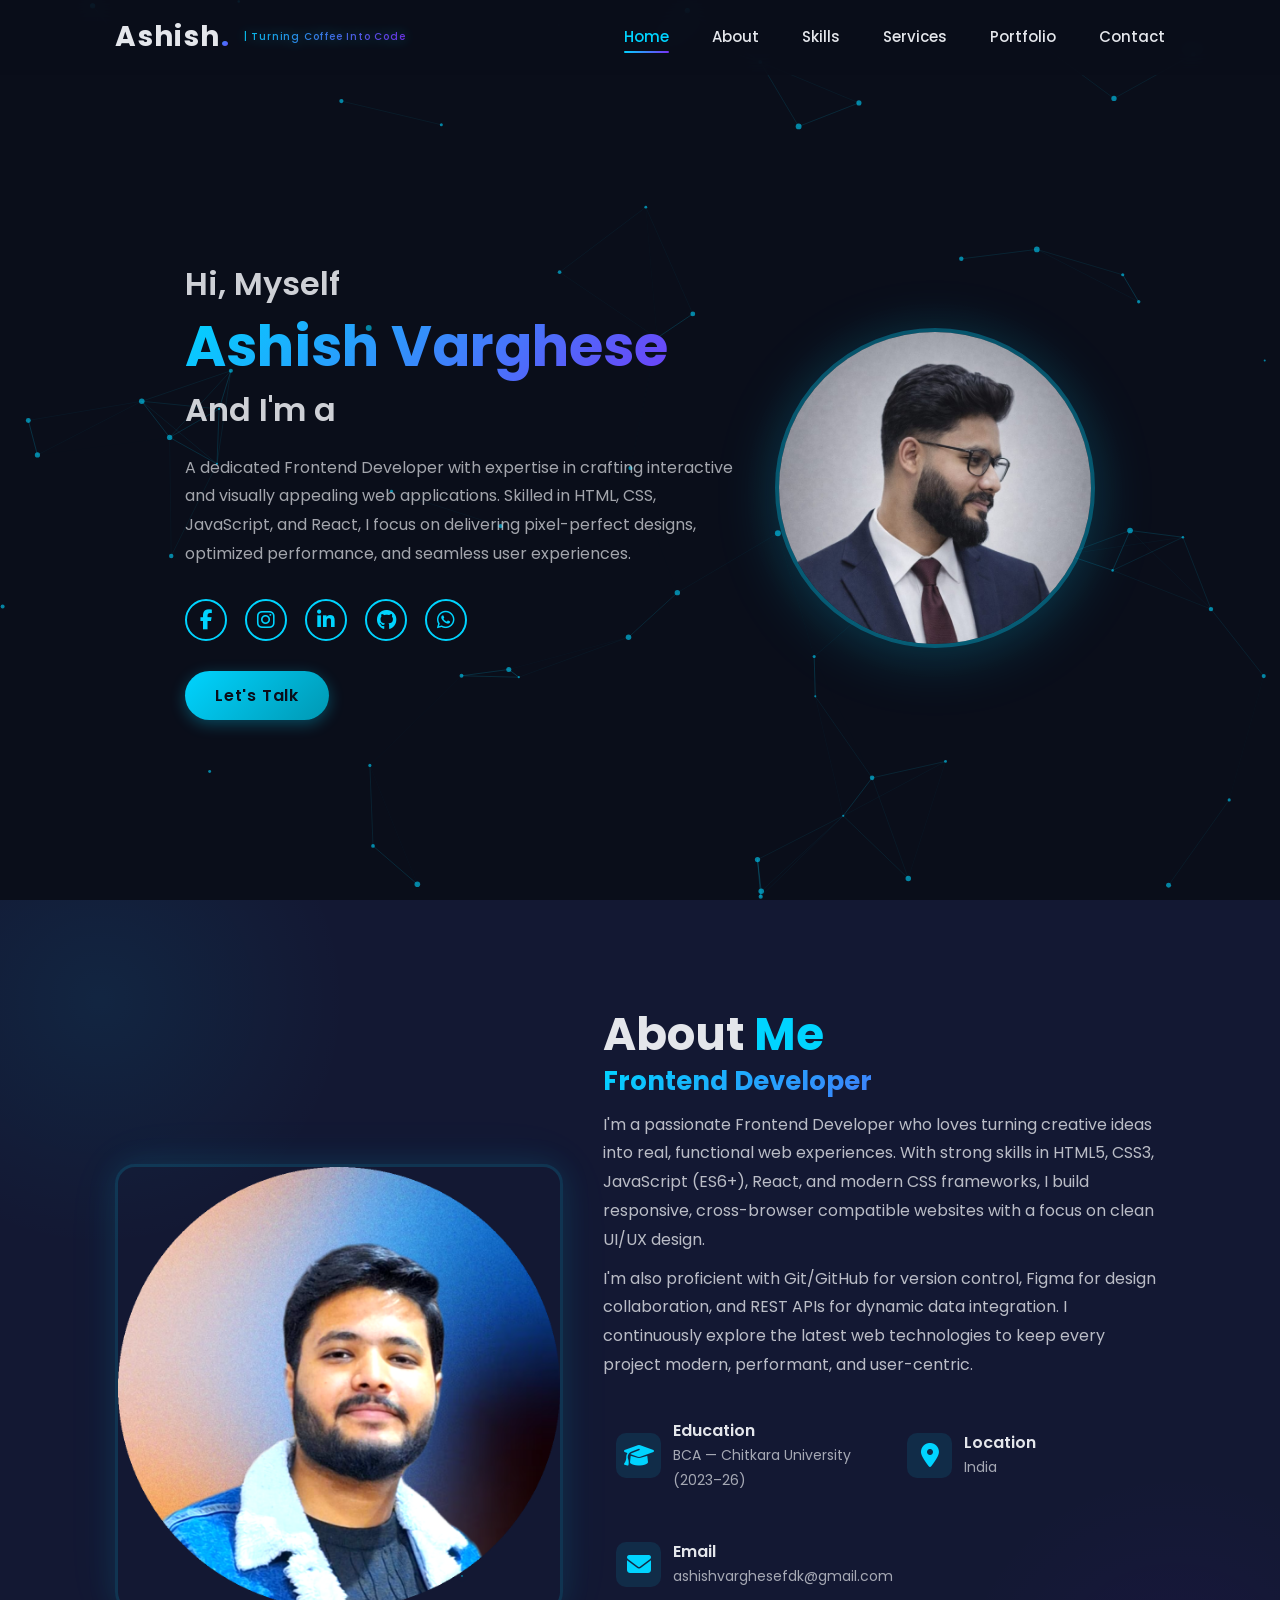
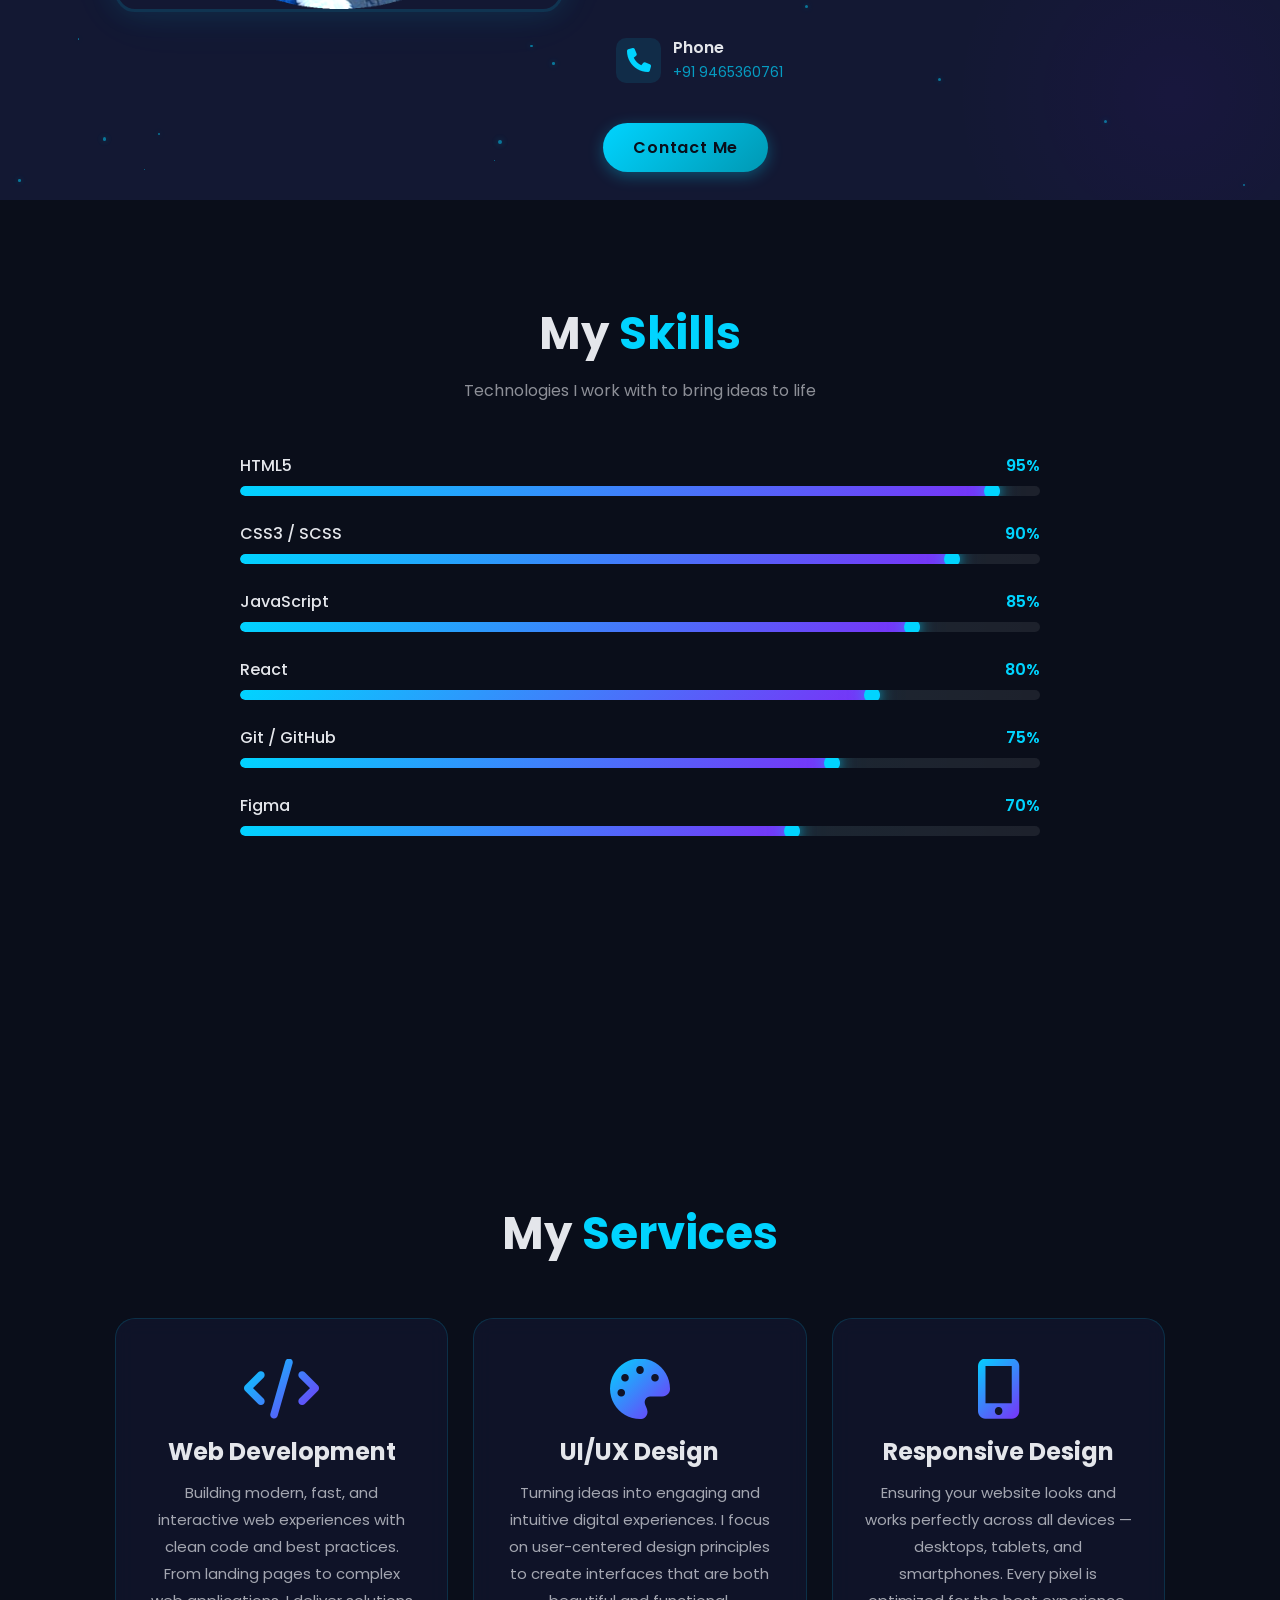
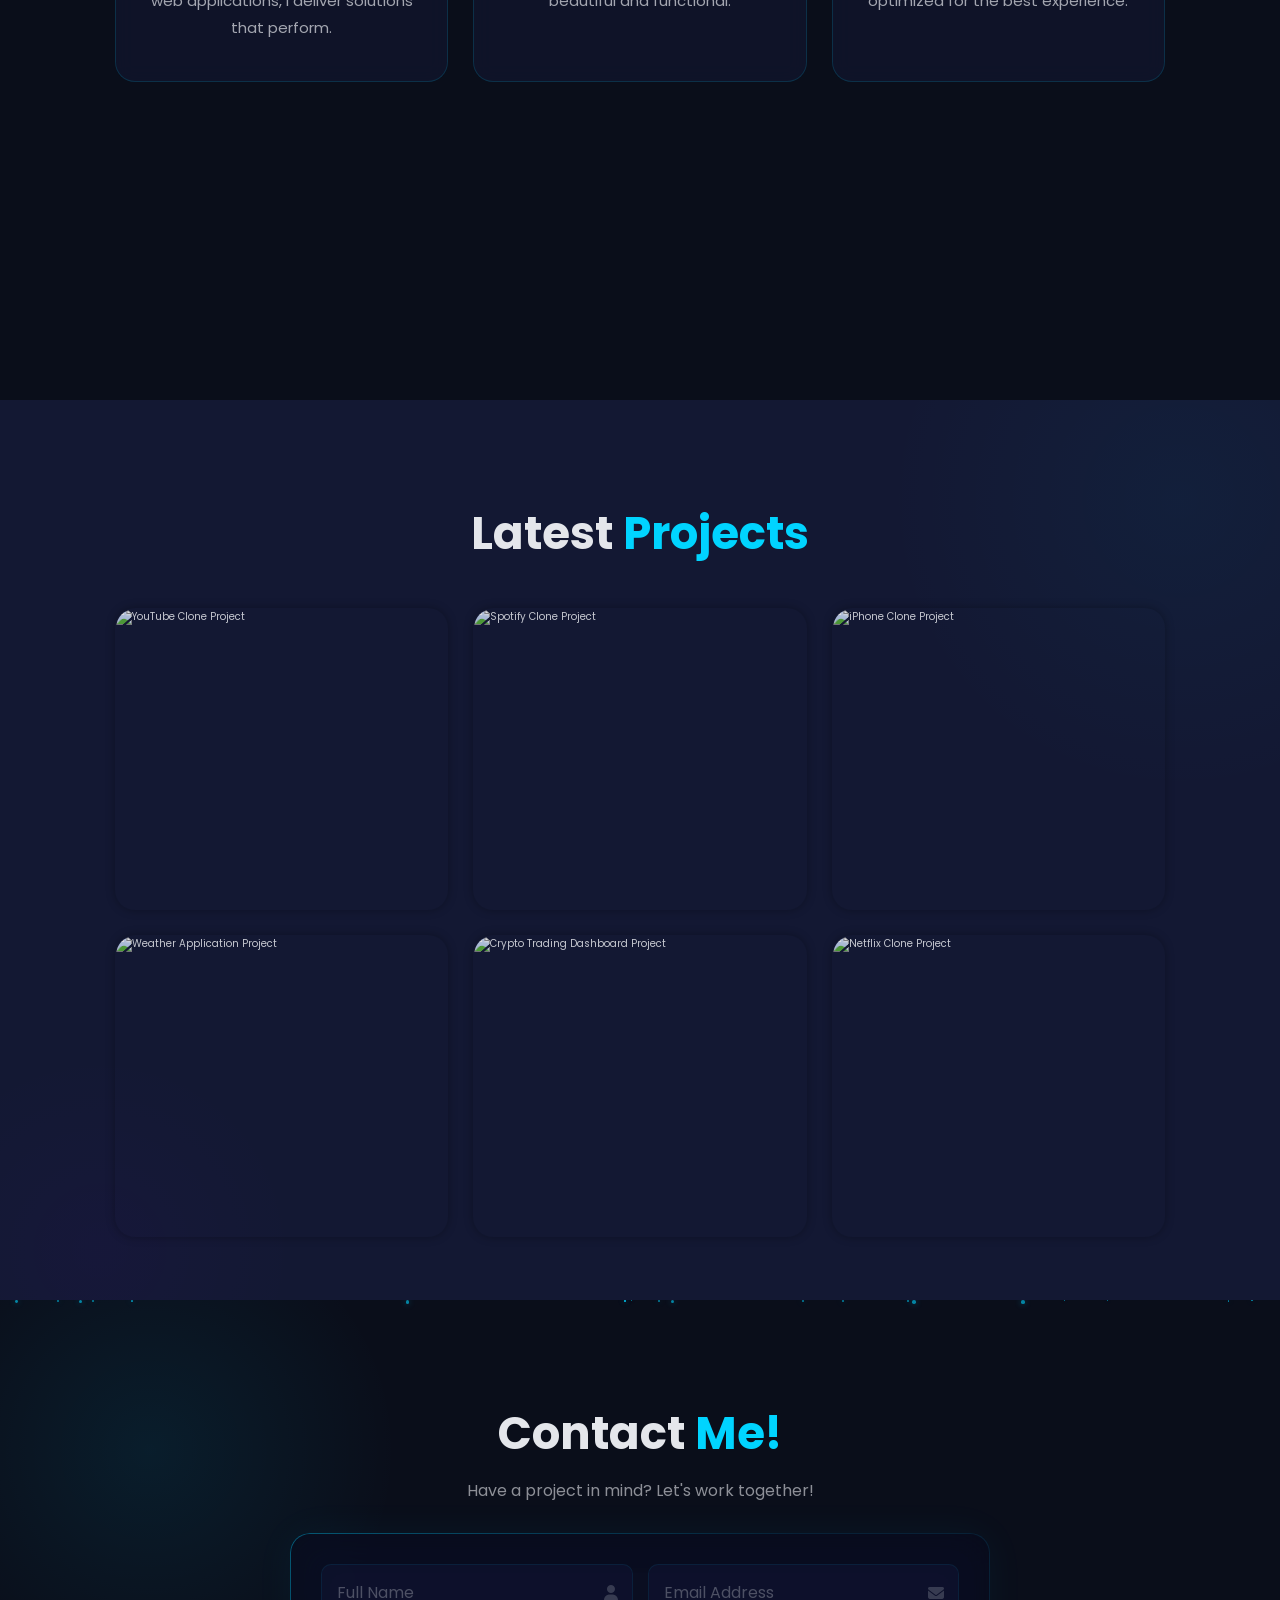
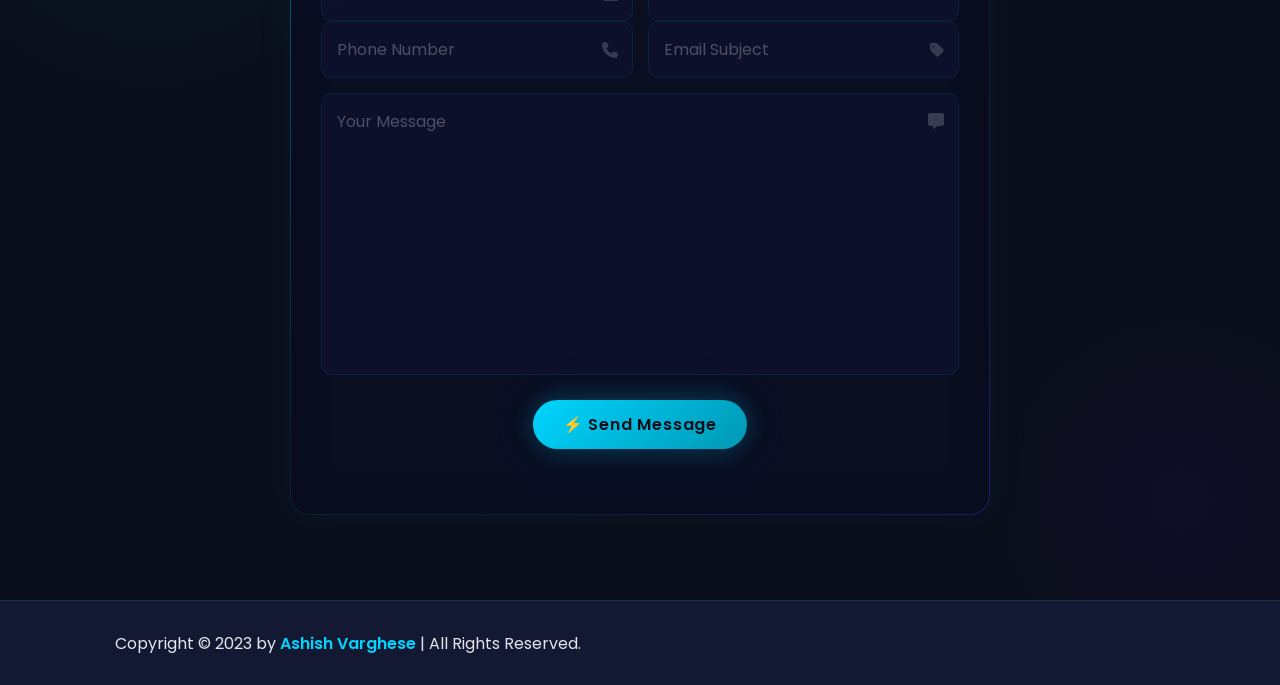
==== commit 23c75d14: "Logo: add glowing animated tagline 'Turning Coffee Into Code'; fix mobile contact form alignment and" ====
--- a/index.html
+++ b/index.html
@@ -18,7 +18,7 @@
     <body>
         <!--  header design  -->
         <header class="header" id="header">
-            <a href="#home" class="logo">Ashish<span>.</span></a>
+            <a href="#home" class="logo">Ashish<span>.</span><span class="logo-tagline">&nbsp;| Turning Coffee Into Code</span></a>
 
             <i class="fa-solid fa-bars" id="menu-icon"></i>
 
--- a/Style/styles.css
+++ b/Style/styles.css
@@ -70,6 +70,11 @@
     font-weight: 700;
     cursor: pointer;
     letter-spacing: 0.05em;
+    display: flex;
+    align-items: center;
+    gap: 0;
+    flex-wrap: wrap;
+    line-height: 1.2;
 }
 
 .logo span {
@@ -77,6 +82,28 @@
     -webkit-background-clip: text;
     -webkit-text-fill-color: transparent;
     background-clip: text;
+}
+
+.logo-tagline {
+    font-size: 1rem;
+    font-weight: 500;
+    letter-spacing: 0.08em;
+    margin-left: 1rem;
+    white-space: nowrap;
+    background: linear-gradient(90deg, rgba(0,212,255,0.5), rgba(0,212,255,1), rgba(120,0,255,0.8), rgba(0,212,255,0.5));
+    background-size: 300% auto;
+    -webkit-background-clip: text;
+    -webkit-text-fill-color: transparent;
+    background-clip: text;
+    animation: taglineGlow 4s linear infinite;
+    text-shadow: none;
+    opacity: 0.9;
+    filter: drop-shadow(0 0 6px rgba(0,212,255,0.4));
+}
+
+@keyframes taglineGlow {
+    0% { background-position: 0% center; }
+    100% { background-position: 300% center; }
 }
 
 .navbar a {
@@ -1181,6 +1208,12 @@
 
     .contact {
         min-height: auto;
+        padding-left: 3%;
+        padding-right: 3%;
+    }
+
+    .contact form {
+        padding: 2rem 1.5rem;
     }
 
     .footer {
@@ -1341,6 +1374,15 @@
     .input-field {
         flex: 1 1 100%;
     }
+
+    .contact form .input-box {
+        flex-direction: column;
+        gap: 1rem;
+    }
+
+    .contact form {
+        padding: 1.5rem 1rem;
+    }
 }
 
 @media (max-width: 450px) {
@@ -1377,10 +1419,21 @@
 
     .contact form .input-box {
         flex-direction: column;
+        gap: 1rem;
+    }
+
+    .contact form {
+        padding: 1.5rem 1rem;
+        margin: 1rem 0;
     }
 
     .detail-item {
         flex: 1 1 100%;
+        text-align: left;
+    }
+
+    .logo-tagline {
+        display: none;
     }
 
     .footer {
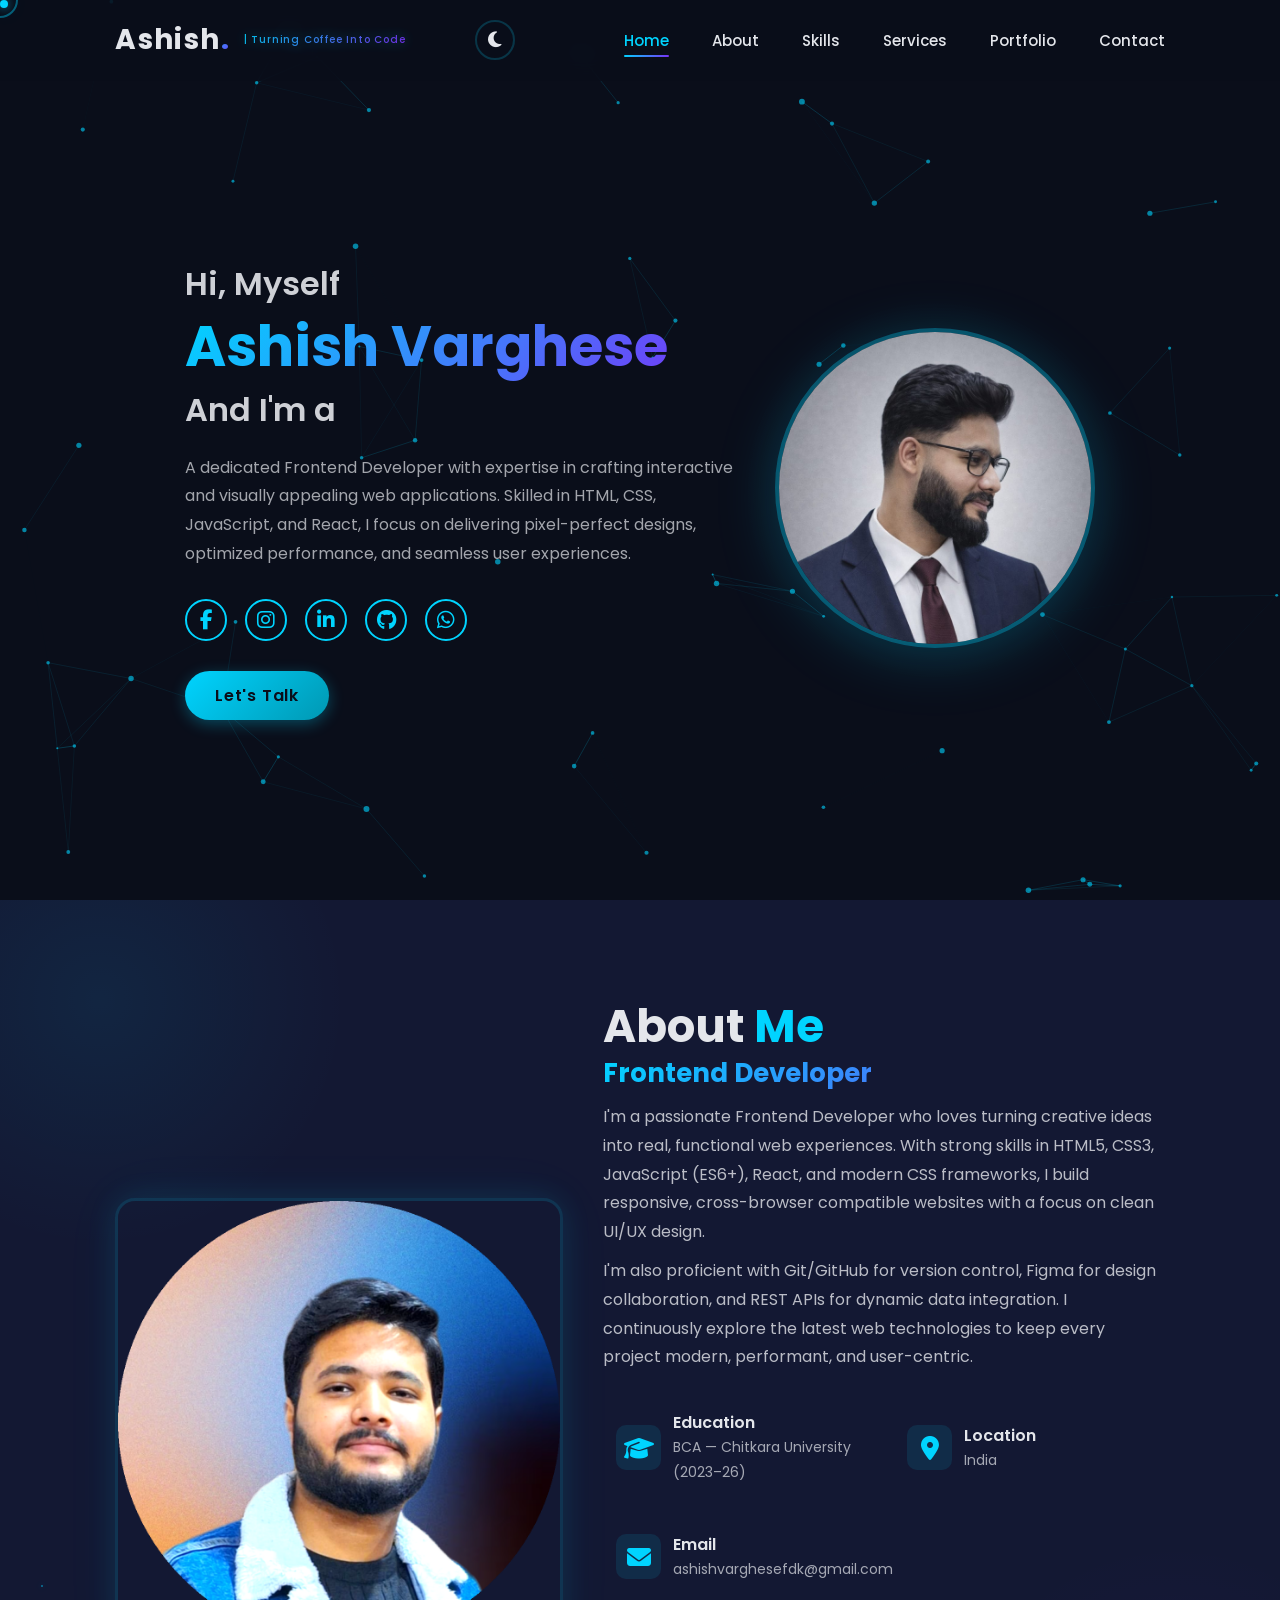
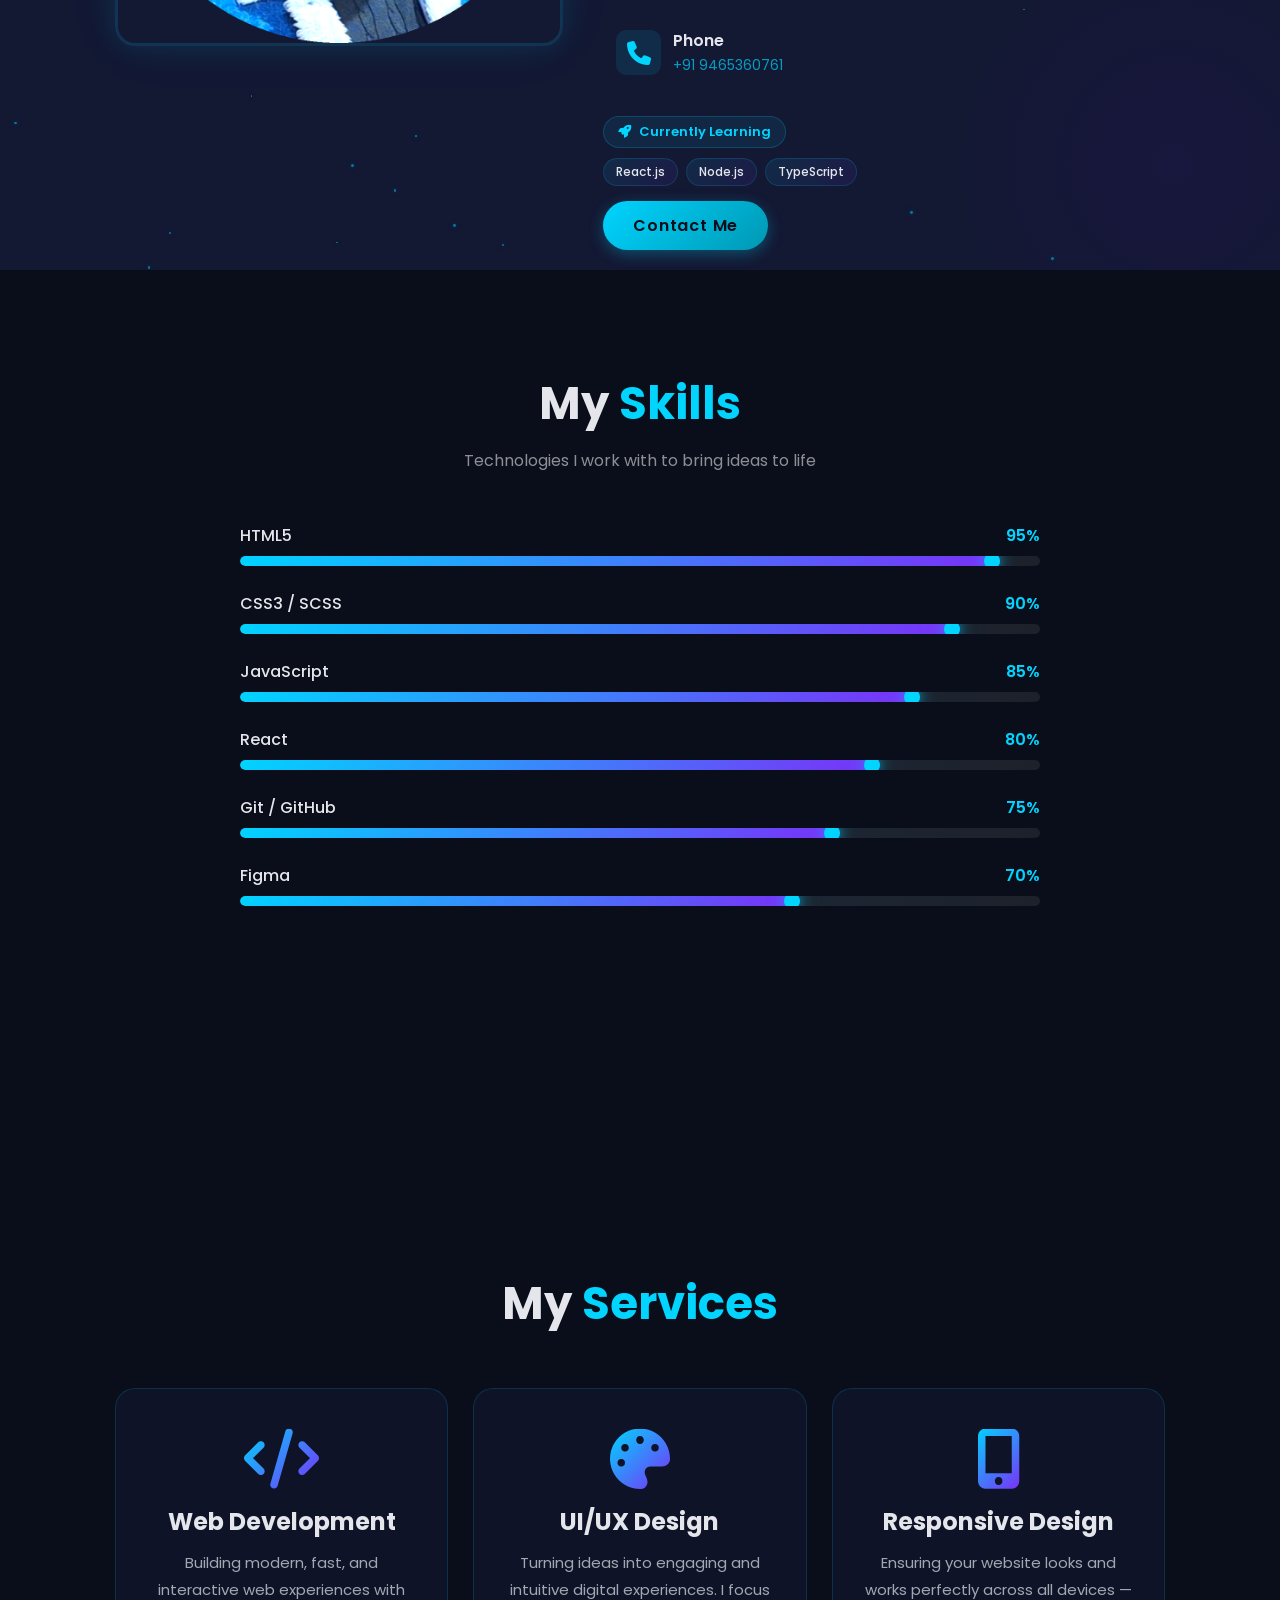
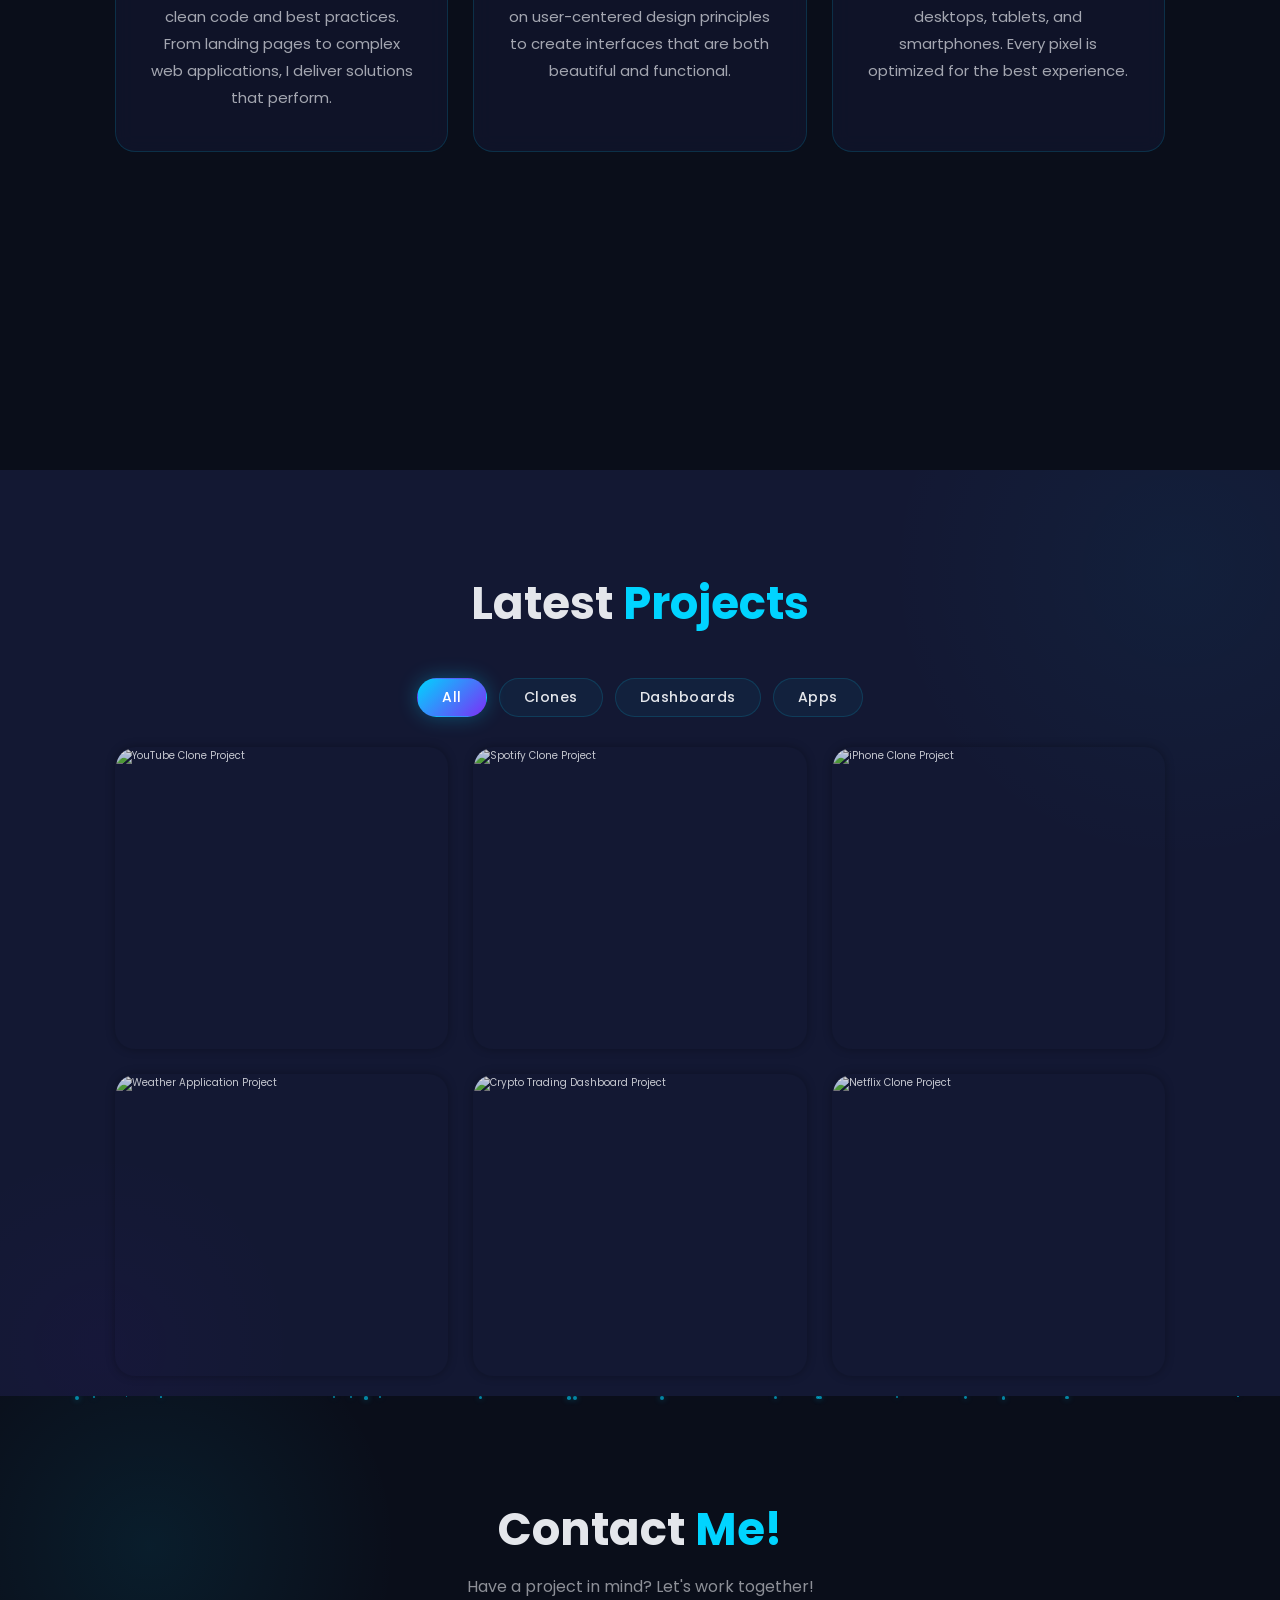
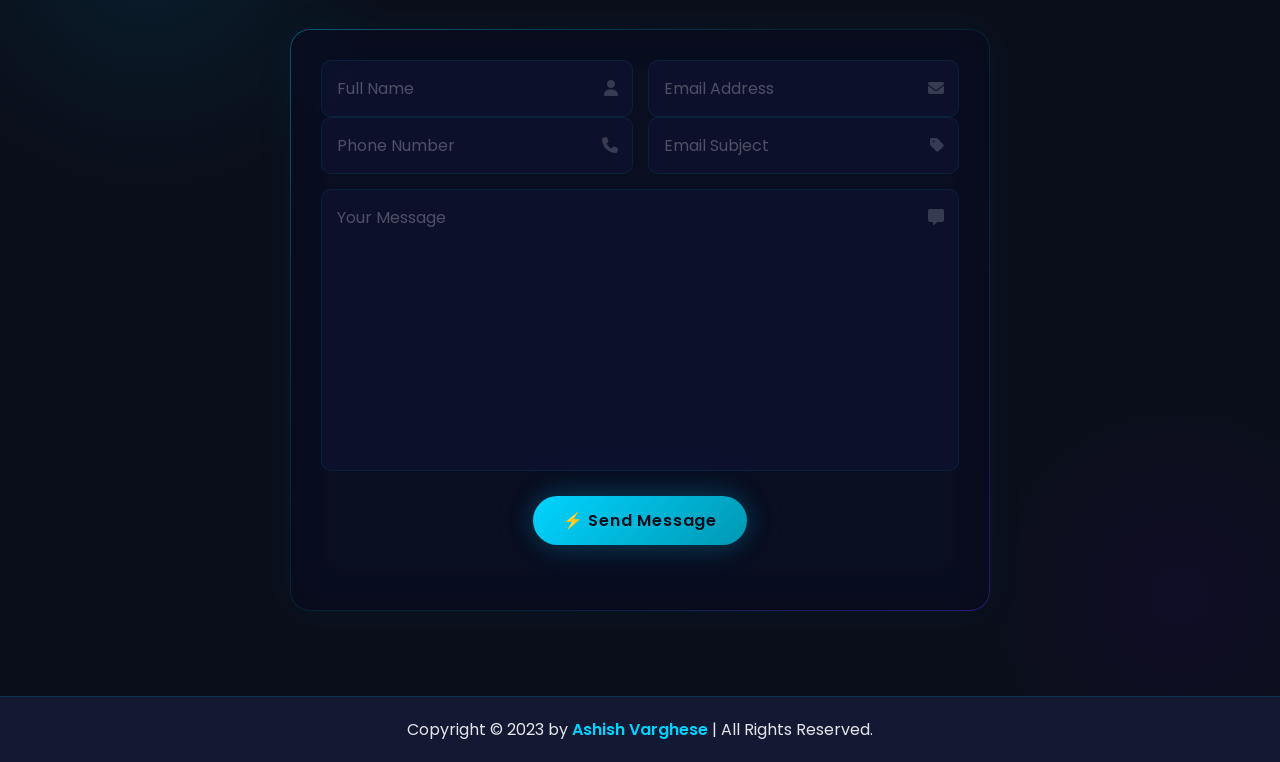
==== commit 5fe88870: "Add 6 features: animated preloader, custom cursor, dark/light toggle, favicon+OG tags, portfolio fil" ====
--- a/index.html
+++ b/index.html
@@ -9,6 +9,18 @@
         <meta name="keywords" content="Ashish Varghese, Frontend Developer, Web Designer, Portfolio, HTML, CSS, JavaScript, React">
         <meta name="author" content="Ashish Varghese">
 
+        <!-- Favicon -->
+        <link rel="icon" type="image/png" href="img/favicon.png">
+        <link rel="apple-touch-icon" href="img/favicon.png">
+
+        <!-- Open Graph -->
+        <meta property="og:title" content="Ashish Varghese | Frontend Developer Portfolio">
+        <meta property="og:description" content="Explore the portfolio of Ashish Varghese — Frontend Developer & Web Designer. View projects, skills, and get in touch.">
+        <meta property="og:image" content="https://itzashishvarghese.github.io/my-portfolio23/img/favicon.png">
+        <meta property="og:url" content="https://itzashishvarghese.github.io/my-portfolio23/">
+        <meta property="og:type" content="website">
+        <meta name="twitter:card" content="summary_large_image">
+
         <!--  FONT AWESOME  -->
         <link rel="stylesheet" href="https://cdnjs.cloudflare.com/ajax/libs/font-awesome/6.5.1/css/all.min.css" integrity="sha512-DTOQO9RWCH3ppGqcWaEA1BIZOC6xxalwEsw9c2QQeAIftl+Vegovlnee1c9QX4TctnWMn13TZye+giMm8e2LwA==" crossorigin="anonymous" referrerpolicy="no-referrer" />
 
@@ -16,11 +28,32 @@
         <link rel="stylesheet" href="Style/styles.css">
     </head>
     <body>
+        <!-- Preloader -->
+        <div class="preloader" id="preloader">
+            <div class="preloader-inner">
+                <div class="preloader-ring"></div>
+                <div class="preloader-text">AV</div>
+            </div>
+            <p class="preloader-tagline">Loading Experience...</p>
+        </div>
+
+        <!-- Custom Cursor -->
+        <div class="cursor-dot" id="cursorDot"></div>
+        <div class="cursor-outline" id="cursorOutline"></div>
+
+        <!-- Scroll Progress Bar -->
+        <div class="scroll-progress" id="scrollProgress"></div>
+
         <!--  header design  -->
         <header class="header" id="header">
             <a href="#home" class="logo">Ashish<span>.</span><span class="logo-tagline">&nbsp;| Turning Coffee Into Code</span></a>
 
-            <i class="fa-solid fa-bars" id="menu-icon"></i>
+            <div class="nav-actions">
+                <button class="theme-toggle" id="themeToggle" aria-label="Toggle dark/light mode">
+                    <i class="fa-solid fa-moon" id="themeIcon"></i>
+                </button>
+                <i class="fa-solid fa-bars" id="menu-icon"></i>
+            </div>
 
             <nav class="navbar" id="navbar">
                 <a href="#home" class="active">Home</a>
@@ -105,6 +138,16 @@
                             <h4>Phone</h4>
                             <p><a href="tel:+919465360761" style="color: var(--main-color); text-decoration: none;">+91 9465360761</a></p>
                         </div>
+                    </div>
+                </div>
+                <div class="currently-learning">
+                    <span class="learning-badge">
+                        <i class="fa-solid fa-rocket"></i> Currently Learning
+                    </span>
+                    <div class="learning-tags">
+                        <span class="learn-tag">React.js</span>
+                        <span class="learn-tag">Node.js</span>
+                        <span class="learn-tag">TypeScript</span>
                     </div>
                 </div>
                 <a href="#contact" class="btn">Contact Me</a>
@@ -240,8 +283,14 @@
         <!--  portfolio section design  -->
         <section class="portfolio" id="portfolio">
             <h2 class="heading">Latest <span>Projects</span></h2>
+            <div class="portfolio-filters">
+                <button class="filter-btn active" data-filter="all">All</button>
+                <button class="filter-btn" data-filter="clone">Clones</button>
+                <button class="filter-btn" data-filter="dashboard">Dashboards</button>
+                <button class="filter-btn" data-filter="app">Apps</button>
+            </div>
             <div class="portfolio-container">
-                <div class="portfolio-box">
+                <div class="portfolio-box" data-category="clone">
                     <img src="img/youtube.png" alt="YouTube Clone Project">
                     <div class="portfolio-layer">
                         <h4>YouTube Clone</h4>
@@ -250,7 +299,7 @@
                     </div>
                 </div>
 
-                <div class="portfolio-box">
+                <div class="portfolio-box" data-category="clone">
                     <img src="img/spotify.png" alt="Spotify Clone Project">
                     <div class="portfolio-layer">
                         <h4>Spotify Clone</h4>
@@ -259,7 +308,7 @@
                     </div>
                 </div>
 
-                <div class="portfolio-box">
+                <div class="portfolio-box" data-category="clone">
                     <img src="img/iphone.png" alt="iPhone Clone Project">
                     <div class="portfolio-layer">
                         <h4>iPhone 15 Pro Landing Page</h4>
@@ -268,7 +317,7 @@
                     </div>
                 </div>
 
-                <div class="portfolio-box">
+                <div class="portfolio-box" data-category="app">
                     <img src="img/weather.png" alt="Weather Application Project">
                     <div class="portfolio-layer">
                         <h4>Weather App</h4>
@@ -277,7 +326,7 @@
                     </div>
                 </div>
 
-                <div class="portfolio-box">
+                <div class="portfolio-box" data-category="dashboard">
                     <img src="img/trading.png" alt="Crypto Trading Dashboard Project">
                     <div class="portfolio-layer">
                         <h4>Crypto Trading Dashboard</h4>
@@ -286,7 +335,7 @@
                     </div>
                 </div>
 
-                <div class="portfolio-box">
+                <div class="portfolio-box" data-category="clone">
                     <img src="img/netflix.png" alt="Netflix Clone Project">
                     <div class="portfolio-layer">
                         <h4>Netflix Clone</h4>
--- a/Style/styles.css
+++ b/Style/styles.css
@@ -10,6 +10,304 @@
     outline: none;
     scroll-behavior: smooth;
     font-family: 'Poppins', sans-serif;
+    cursor: none;
+}
+
+/* ==================== PRELOADER ==================== */
+.preloader {
+    position: fixed;
+    inset: 0;
+    z-index: 99999;
+    background: #0a0e1a;
+    display: flex;
+    flex-direction: column;
+    align-items: center;
+    justify-content: center;
+    gap: 2rem;
+    transition: opacity 0.6s ease, visibility 0.6s ease;
+}
+
+.preloader.fade-out {
+    opacity: 0;
+    visibility: hidden;
+}
+
+.preloader-inner {
+    position: relative;
+    width: 100px;
+    height: 100px;
+    display: flex;
+    align-items: center;
+    justify-content: center;
+}
+
+.preloader-ring {
+    position: absolute;
+    inset: 0;
+    border: 3px solid transparent;
+    border-top-color: #00d4ff;
+    border-right-color: #7b2ff7;
+    border-radius: 50%;
+    animation: preloaderSpin 1.2s cubic-bezier(0.5, 0, 0.5, 1) infinite;
+}
+
+.preloader-ring::before {
+    content: '';
+    position: absolute;
+    inset: 6px;
+    border: 2px solid transparent;
+    border-bottom-color: #00d4ff;
+    border-left-color: #7b2ff7;
+    border-radius: 50%;
+    animation: preloaderSpin 0.8s cubic-bezier(0.5, 0, 0.5, 1) infinite reverse;
+}
+
+.preloader-text {
+    font-size: 2.8rem;
+    font-weight: 800;
+    background: linear-gradient(135deg, #00d4ff, #7b2ff7);
+    -webkit-background-clip: text;
+    -webkit-text-fill-color: transparent;
+    background-clip: text;
+    letter-spacing: 2px;
+    animation: preloaderPulse 1.5s ease-in-out infinite;
+}
+
+.preloader-tagline {
+    font-size: 1.2rem;
+    color: rgba(228, 230, 235, 0.5);
+    letter-spacing: 3px;
+    text-transform: uppercase;
+    animation: preloaderPulse 1.5s ease-in-out infinite 0.3s;
+}
+
+@keyframes preloaderSpin {
+    to { transform: rotate(360deg); }
+}
+
+@keyframes preloaderPulse {
+    0%, 100% { opacity: 0.5; transform: scale(1); }
+    50% { opacity: 1; transform: scale(1.05); }
+}
+
+/* ==================== CUSTOM CURSOR ==================== */
+.cursor-dot {
+    position: fixed;
+    width: 8px;
+    height: 8px;
+    background: #00d4ff;
+    border-radius: 50%;
+    pointer-events: none;
+    z-index: 99998;
+    transition: transform 0.1s ease;
+    box-shadow: 0 0 10px rgba(0, 212, 255, 0.6), 0 0 20px rgba(0, 212, 255, 0.3);
+}
+
+.cursor-outline {
+    position: fixed;
+    width: 36px;
+    height: 36px;
+    border: 2px solid rgba(0, 212, 255, 0.4);
+    border-radius: 50%;
+    pointer-events: none;
+    z-index: 99997;
+    transition: all 0.15s ease-out;
+}
+
+.cursor-dot.hover {
+    transform: scale(2.5);
+    background: rgba(0, 212, 255, 0.8);
+}
+
+.cursor-outline.hover {
+    transform: scale(1.5);
+    border-color: rgba(123, 47, 247, 0.6);
+    background: rgba(0, 212, 255, 0.05);
+}
+
+/* ==================== SCROLL PROGRESS ==================== */
+.scroll-progress {
+    position: fixed;
+    top: 0;
+    left: 0;
+    height: 3px;
+    width: 0%;
+    background: linear-gradient(90deg, #00d4ff, #7b2ff7);
+    z-index: 99999;
+    transition: width 0.05s linear;
+    box-shadow: 0 0 10px rgba(0, 212, 255, 0.5);
+}
+
+/* ==================== THEME TOGGLE ==================== */
+.nav-actions {
+    display: flex;
+    align-items: center;
+    gap: 1.5rem;
+}
+
+.theme-toggle {
+    background: none;
+    border: 2px solid rgba(0, 212, 255, 0.2);
+    color: var(--text-color);
+    font-size: 1.8rem;
+    cursor: none;
+    width: 4rem;
+    height: 4rem;
+    border-radius: 50%;
+    display: flex;
+    align-items: center;
+    justify-content: center;
+    transition: all 0.3s ease;
+    position: relative;
+    overflow: hidden;
+}
+
+.theme-toggle:hover {
+    border-color: var(--main-color);
+    box-shadow: 0 0 15px rgba(0, 212, 255, 0.3);
+    transform: rotate(20deg);
+}
+
+.theme-toggle i {
+    transition: transform 0.5s ease;
+}
+
+/* Light theme */
+body.light-mode {
+    --bg-color: #f0f2f5;
+    --snd-bg-color: #ffffff;
+    --text-color: #1a1a2e;
+    --glass-bg: rgba(255, 255, 255, 0.7);
+    --glass-border: rgba(0, 212, 255, 0.2);
+}
+
+body.light-mode .header {
+    background: rgba(240, 242, 245, 0.85);
+}
+
+body.light-mode .header.sticky {
+    background: rgba(240, 242, 245, 0.95);
+}
+
+body.light-mode .preloader {
+    background: #f0f2f5;
+}
+
+body.light-mode .preloader-tagline {
+    color: rgba(26, 26, 46, 0.5);
+}
+
+/* ==================== PORTFOLIO FILTERS ==================== */
+.portfolio-filters {
+    display: flex;
+    justify-content: center;
+    gap: 1.2rem;
+    margin-bottom: 3rem;
+    flex-wrap: wrap;
+}
+
+.filter-btn {
+    padding: 0.8rem 2.4rem;
+    background: rgba(0, 212, 255, 0.05);
+    border: 1.5px solid rgba(0, 212, 255, 0.15);
+    color: var(--text-color);
+    border-radius: 3rem;
+    font-size: 1.4rem;
+    font-family: 'Poppins', sans-serif;
+    font-weight: 500;
+    cursor: none;
+    transition: all 0.3s ease;
+    letter-spacing: 0.5px;
+}
+
+.filter-btn:hover {
+    border-color: var(--main-color);
+    box-shadow: 0 0 15px rgba(0, 212, 255, 0.2);
+}
+
+.filter-btn.active {
+    background: var(--gradient-1);
+    color: #fff;
+    border-color: transparent;
+    box-shadow: 0 0 20px rgba(0, 212, 255, 0.3);
+}
+
+.portfolio-box {
+    transition: all 0.4s ease, opacity 0.4s ease, transform 0.4s ease;
+}
+
+.portfolio-box.hidden {
+    opacity: 0;
+    transform: scale(0.8);
+    position: absolute;
+    pointer-events: none;
+}
+
+/* ==================== CURRENTLY LEARNING ==================== */
+.currently-learning {
+    margin-top: 2rem;
+    margin-bottom: 1.5rem;
+    display: flex;
+    flex-direction: column;
+    gap: 1rem;
+}
+
+.learning-badge {
+    display: inline-flex;
+    align-items: center;
+    gap: 0.8rem;
+    font-size: 1.3rem;
+    font-weight: 600;
+    color: #00d4ff;
+    padding: 0.5rem 1.4rem;
+    background: rgba(0, 212, 255, 0.08);
+    border: 1px solid rgba(0, 212, 255, 0.2);
+    border-radius: 2rem;
+    width: fit-content;
+    animation: learnPulse 2s ease-in-out infinite;
+}
+
+.learning-badge i {
+    animation: rocketBounce 2s ease-in-out infinite;
+}
+
+@keyframes learnPulse {
+    0%, 100% { box-shadow: 0 0 0 0 rgba(0, 212, 255, 0.2); }
+    50% { box-shadow: 0 0 15px 2px rgba(0, 212, 255, 0.15); }
+}
+
+@keyframes rocketBounce {
+    0%, 100% { transform: translateY(0); }
+    50% { transform: translateY(-3px); }
+}
+
+.learning-tags {
+    display: flex;
+    gap: 0.8rem;
+    flex-wrap: wrap;
+}
+
+.learn-tag {
+    padding: 0.4rem 1.2rem;
+    background: linear-gradient(135deg, rgba(0, 212, 255, 0.1), rgba(123, 47, 247, 0.1));
+    border: 1px solid rgba(0, 212, 255, 0.15);
+    border-radius: 2rem;
+    font-size: 1.2rem;
+    font-weight: 500;
+    color: var(--text-color);
+    transition: all 0.3s ease;
+}
+
+.learn-tag:hover {
+    border-color: var(--main-color);
+    box-shadow: 0 0 12px rgba(0, 212, 255, 0.2);
+    transform: translateY(-2px);
+}
+
+/* Hide cursor on touch devices */
+@media (hover: none) {
+    .cursor-dot, .cursor-outline { display: none !important; }
+    * { cursor: auto !important; }
 }
 
 :root {
@@ -1094,12 +1392,14 @@
 /* ==================== FOOTER ==================== */
 .footer {
     display: flex;
-    justify-content: space-between;
+    justify-content: center;
     align-items: center;
-    flex-wrap: wrap;
+    flex-direction: column;
+    text-align: center;
     padding: 2rem 9%;
     background: var(--snd-bg-color);
     border-top: 1px solid var(--glass-border);
+    position: relative;
 }
 
 .footer-text {
@@ -1111,6 +1411,10 @@
 }
 
 .footer-iconTop a {
+    position: absolute;
+    right: 9%;
+    top: 50%;
+    transform: translateY(-50%);
     display: inline-flex;
     justify-content: center;
     align-items: center;
@@ -1433,12 +1737,16 @@
     }
 
     .logo-tagline {
-        display: none;
+        display: block;
+        width: 100%;
+        margin-left: 0;
+        margin-top: 0.4rem;
+        font-size: 0.85rem;
+        white-space: normal;
+        line-height: 1.4;
     }
 
     .footer {
-        flex-direction: column;
-        text-align: center;
         gap: 1.5rem;
     }
 }
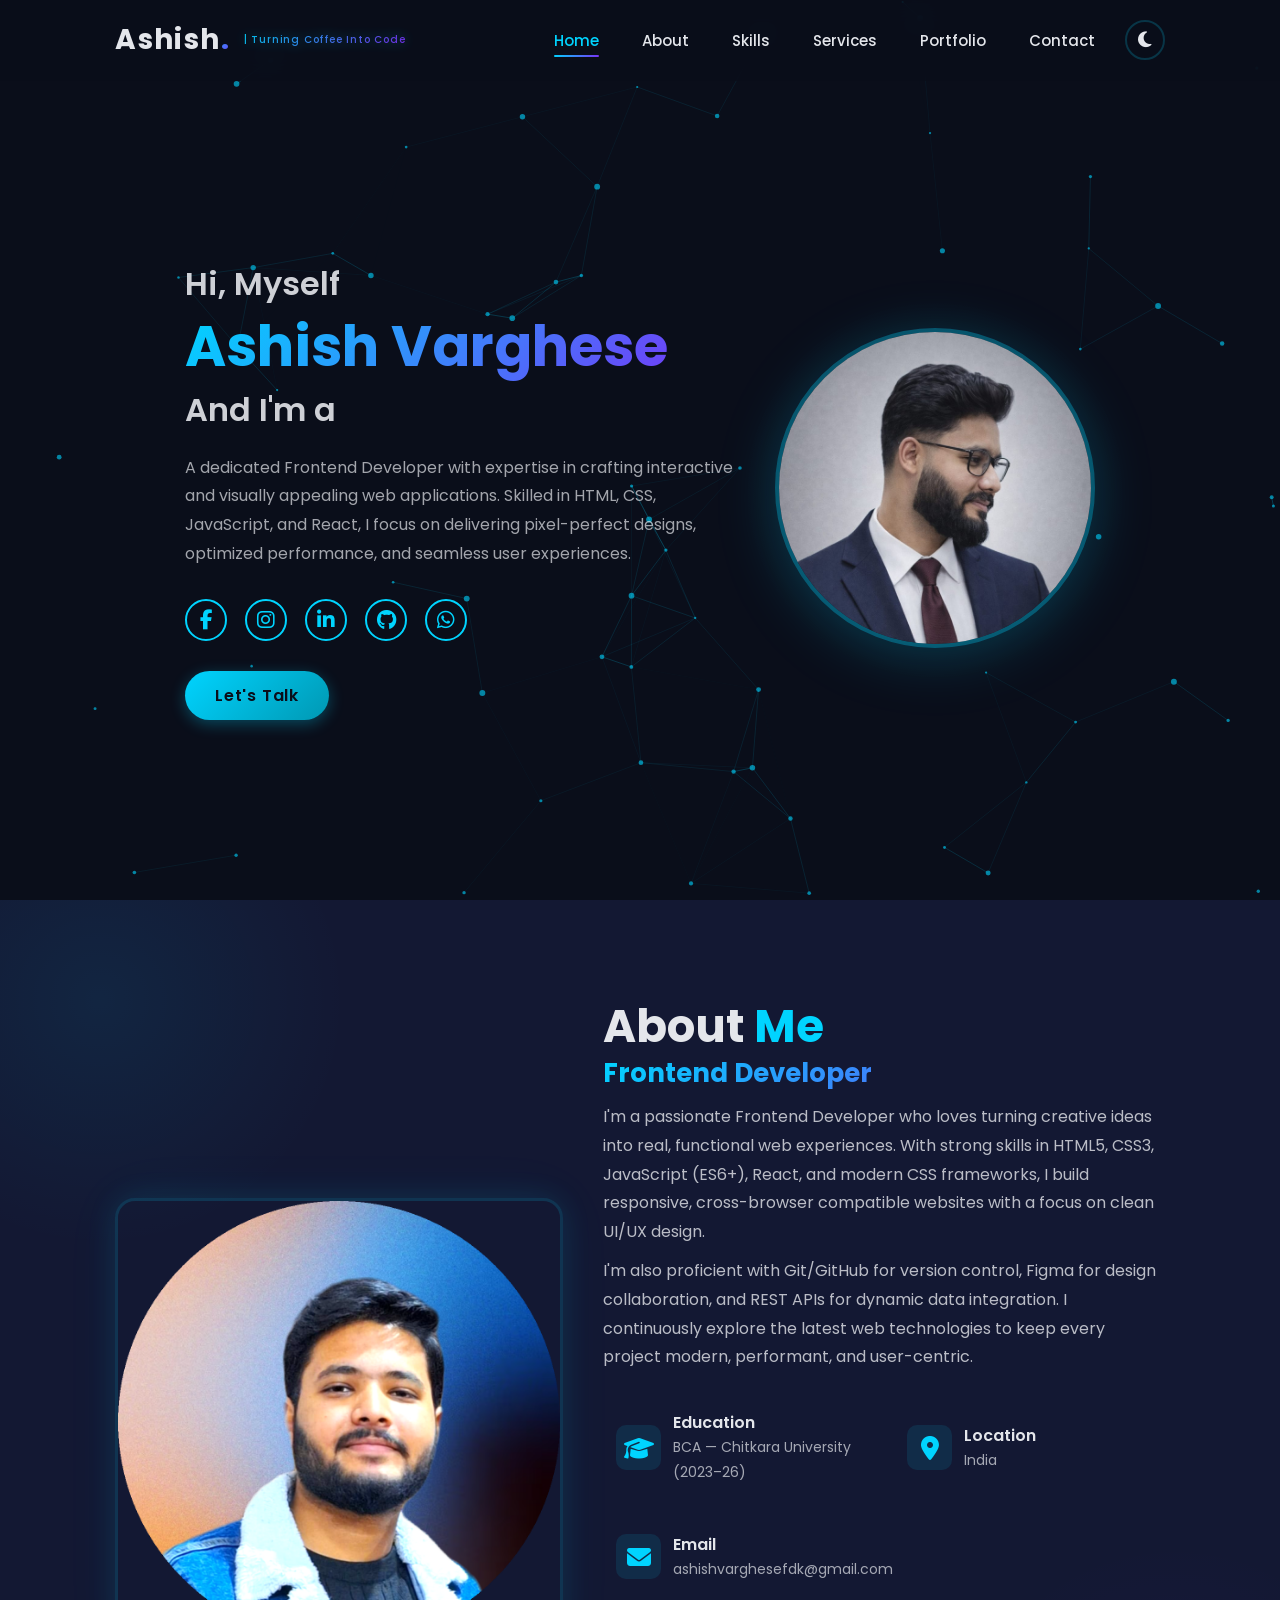
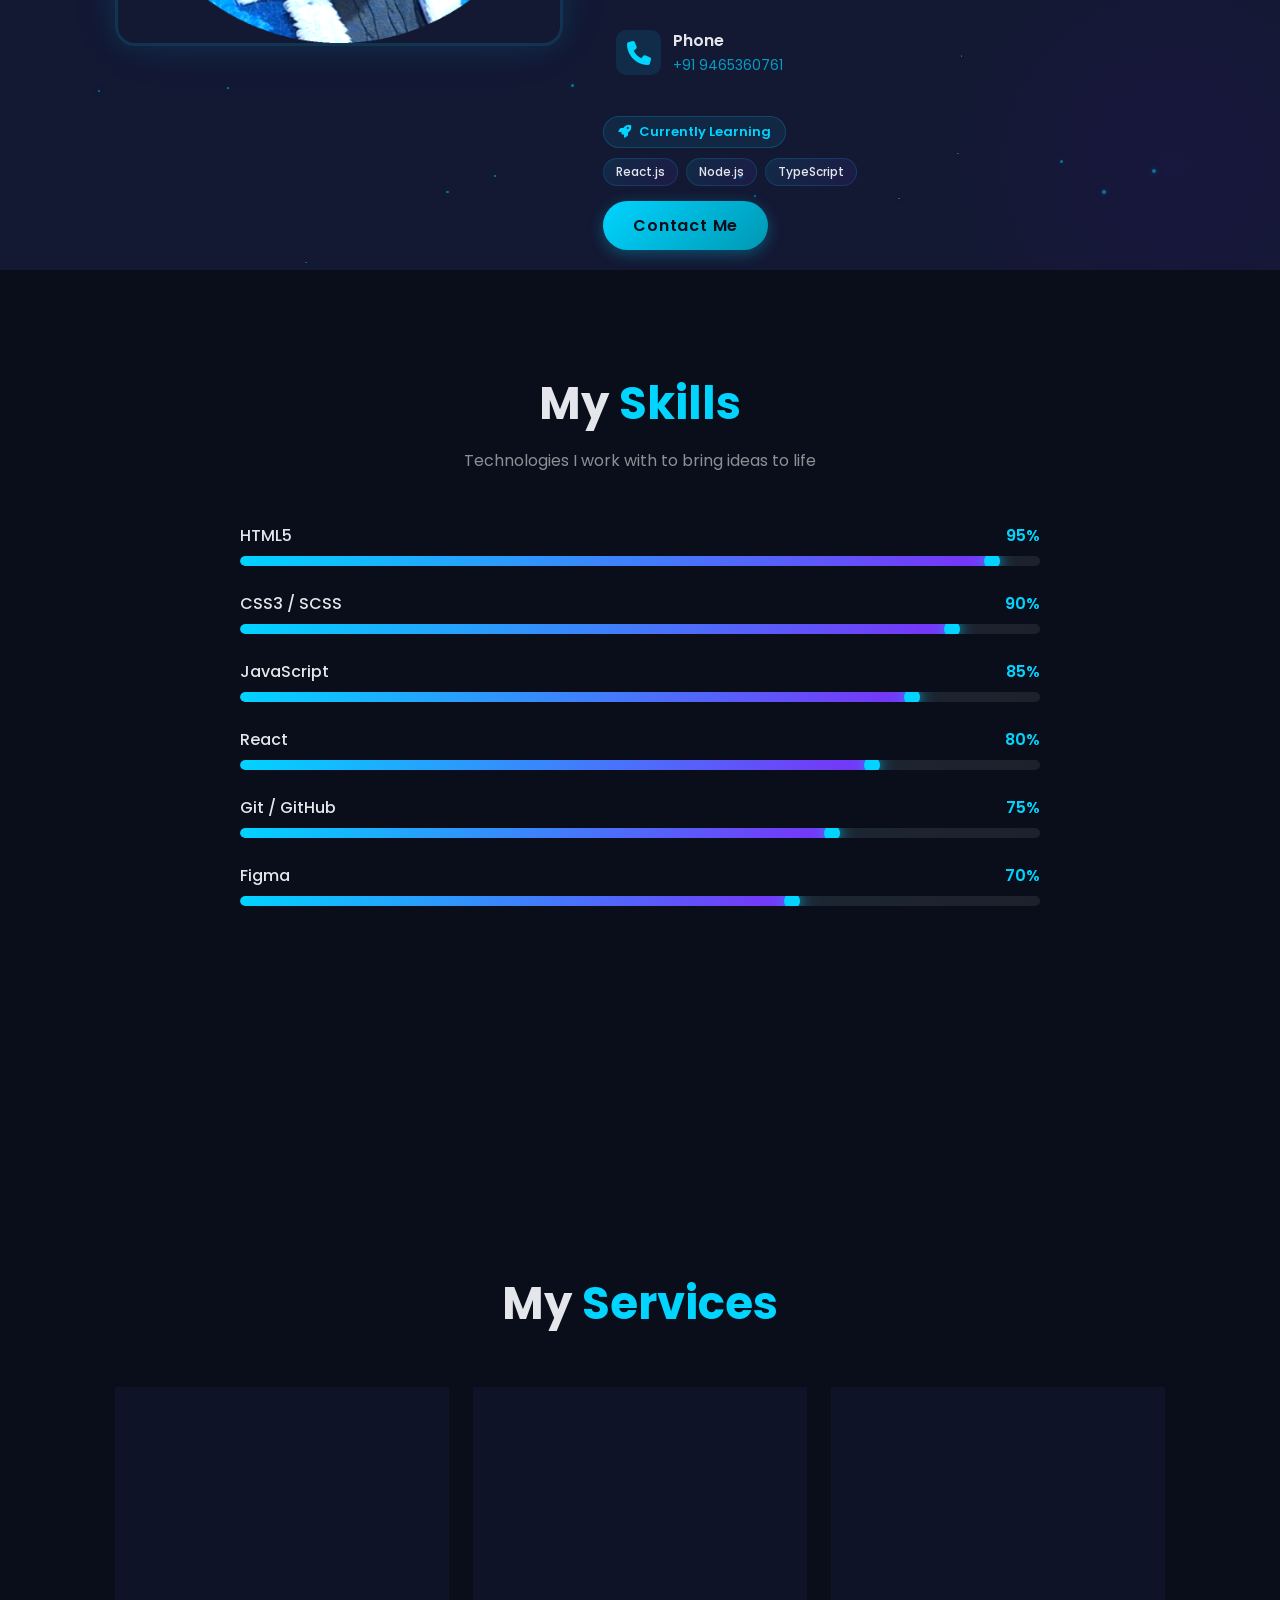
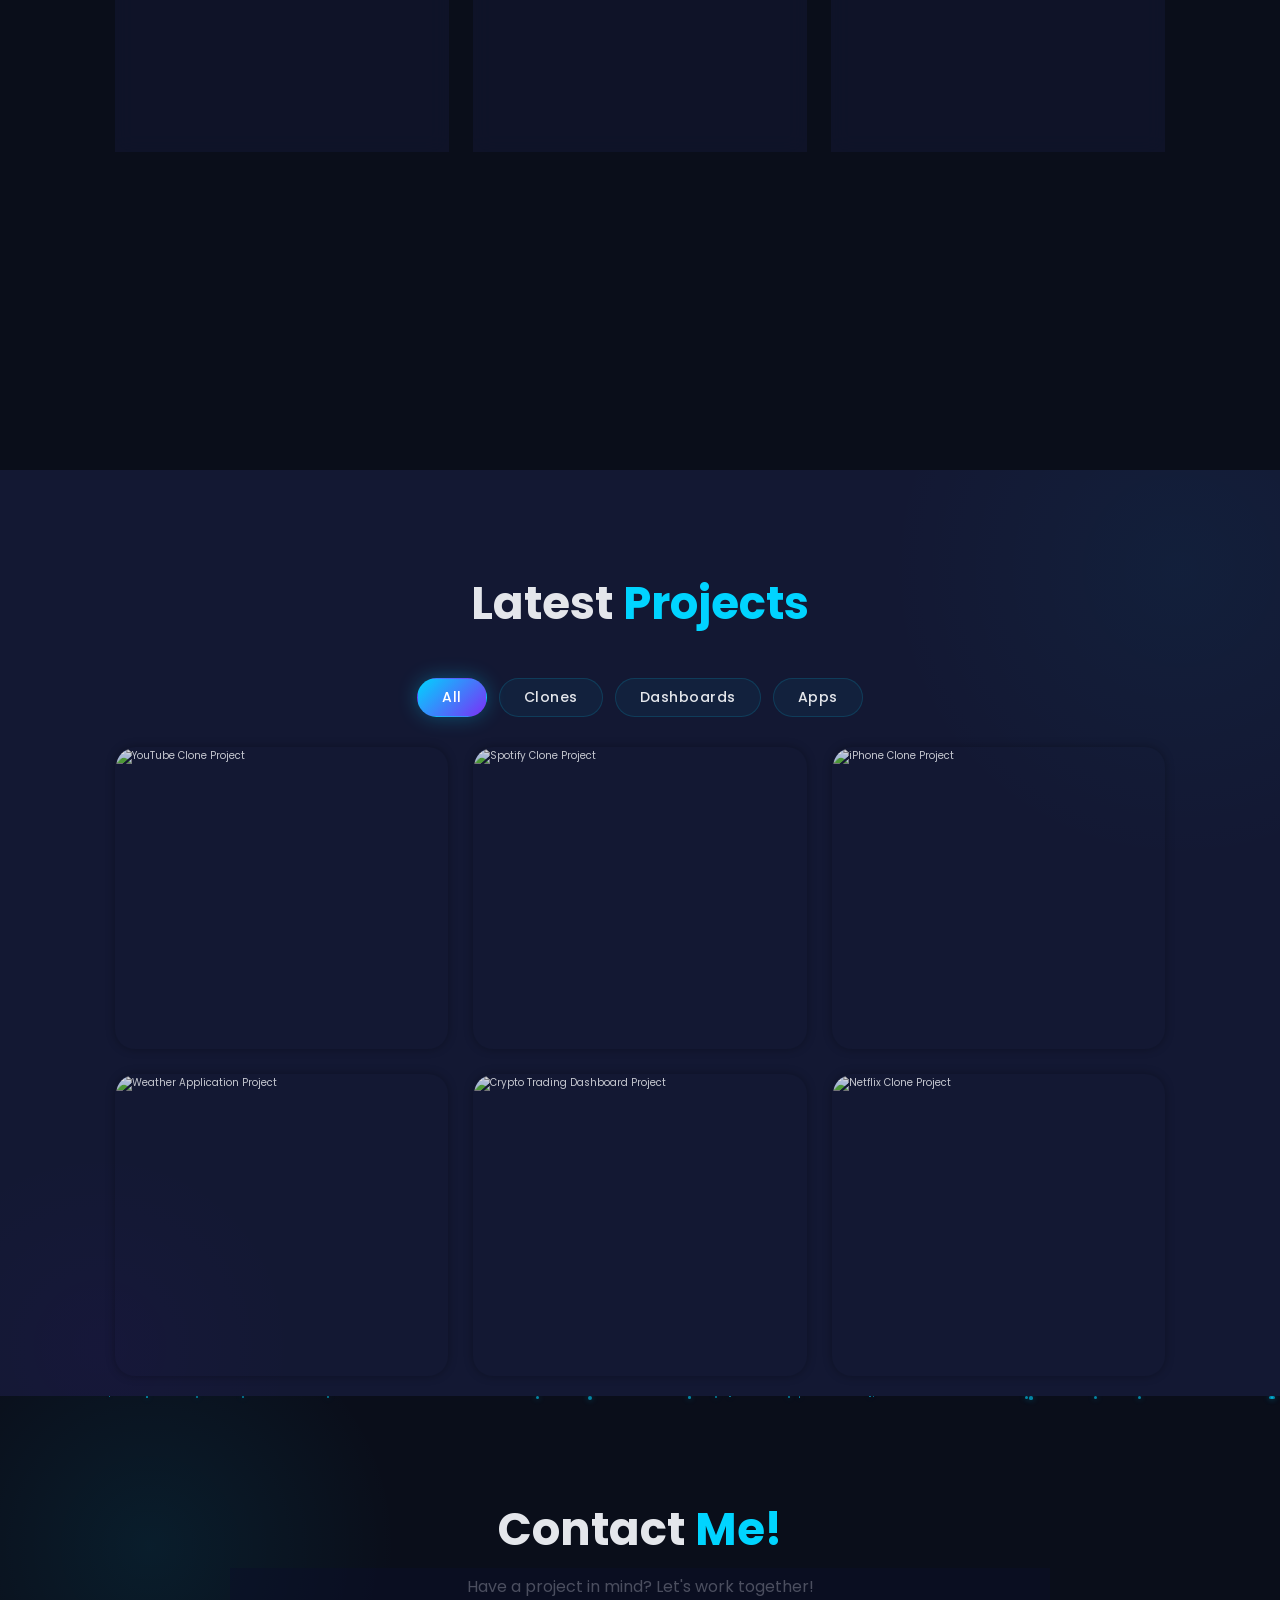
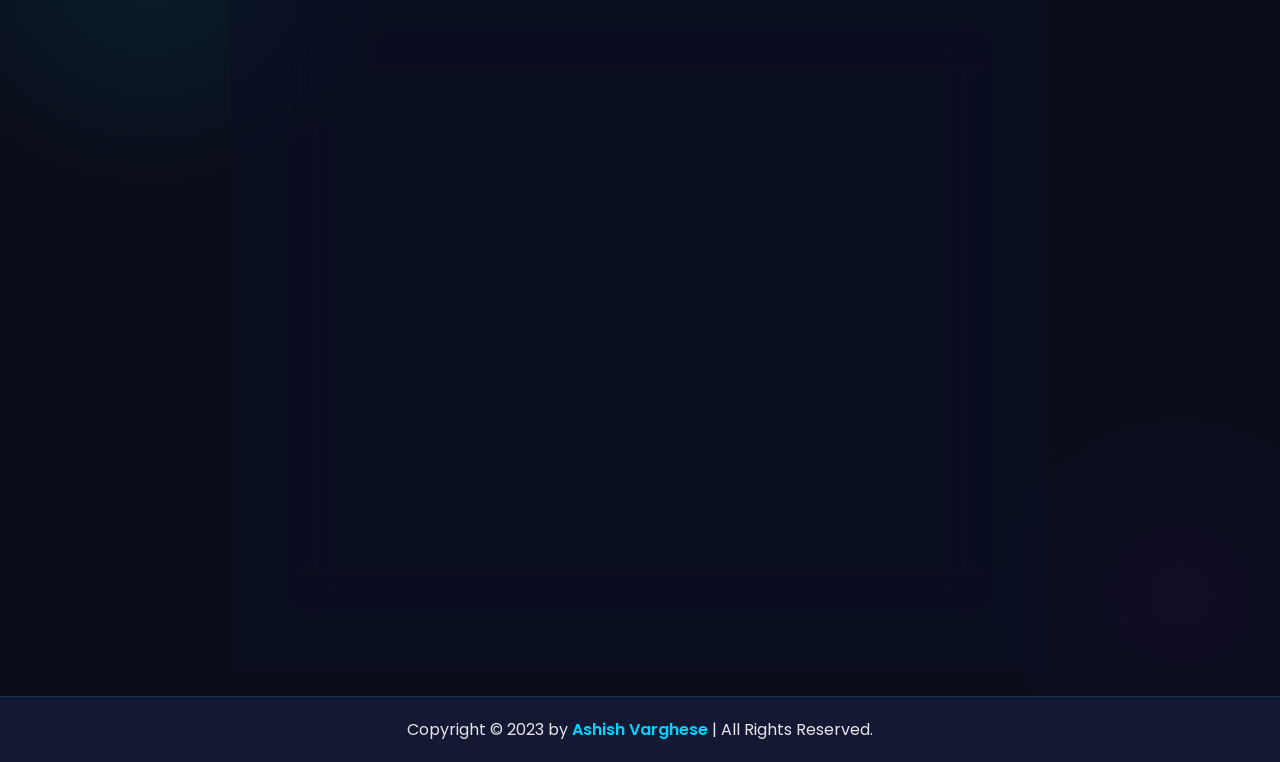
==== commit 649ddbda: "Fix header layout: keep theme toggle visible on mobile side-by-side with hamburger menu, push navbar" ====
--- a/index.html
+++ b/index.html
@@ -37,23 +37,12 @@
             <p class="preloader-tagline">Loading Experience...</p>
         </div>
 
-        <!-- Custom Cursor -->
-        <div class="cursor-dot" id="cursorDot"></div>
-        <div class="cursor-outline" id="cursorOutline"></div>
-
         <!-- Scroll Progress Bar -->
         <div class="scroll-progress" id="scrollProgress"></div>
 
         <!--  header design  -->
         <header class="header" id="header">
             <a href="#home" class="logo">Ashish<span>.</span><span class="logo-tagline">&nbsp;| Turning Coffee Into Code</span></a>
-
-            <div class="nav-actions">
-                <button class="theme-toggle" id="themeToggle" aria-label="Toggle dark/light mode">
-                    <i class="fa-solid fa-moon" id="themeIcon"></i>
-                </button>
-                <i class="fa-solid fa-bars" id="menu-icon"></i>
-            </div>
 
             <nav class="navbar" id="navbar">
                 <a href="#home" class="active">Home</a>
@@ -63,6 +52,13 @@
                 <a href="#portfolio">Portfolio</a>
                 <a href="#contact">Contact</a>
             </nav>
+
+            <div class="nav-actions">
+                <button class="theme-toggle" id="themeToggle" aria-label="Toggle dark/light mode">
+                    <i class="fa-solid fa-moon" id="themeIcon"></i>
+                </button>
+                <i class="fa-solid fa-bars" id="menu-icon"></i>
+            </div>
         </header>
 
         <!--  home section design  -->
--- a/Style/styles.css
+++ b/Style/styles.css
@@ -10,7 +10,6 @@
     outline: none;
     scroll-behavior: smooth;
     font-family: 'Poppins', sans-serif;
-    cursor: none;
 }
 
 /* ==================== PRELOADER ==================== */
@@ -90,40 +89,7 @@
     50% { opacity: 1; transform: scale(1.05); }
 }
 
-/* ==================== CUSTOM CURSOR ==================== */
-.cursor-dot {
-    position: fixed;
-    width: 8px;
-    height: 8px;
-    background: #00d4ff;
-    border-radius: 50%;
-    pointer-events: none;
-    z-index: 99998;
-    transition: transform 0.1s ease;
-    box-shadow: 0 0 10px rgba(0, 212, 255, 0.6), 0 0 20px rgba(0, 212, 255, 0.3);
-}
-
-.cursor-outline {
-    position: fixed;
-    width: 36px;
-    height: 36px;
-    border: 2px solid rgba(0, 212, 255, 0.4);
-    border-radius: 50%;
-    pointer-events: none;
-    z-index: 99997;
-    transition: all 0.15s ease-out;
-}
-
-.cursor-dot.hover {
-    transform: scale(2.5);
-    background: rgba(0, 212, 255, 0.8);
-}
-
-.cursor-outline.hover {
-    transform: scale(1.5);
-    border-color: rgba(123, 47, 247, 0.6);
-    background: rgba(0, 212, 255, 0.05);
-}
+
 
 /* ==================== SCROLL PROGRESS ==================== */
 .scroll-progress {
@@ -150,7 +116,7 @@
     border: 2px solid rgba(0, 212, 255, 0.2);
     color: var(--text-color);
     font-size: 1.8rem;
-    cursor: none;
+    cursor: pointer;
     width: 4rem;
     height: 4rem;
     border-radius: 50%;
@@ -215,7 +181,7 @@
     font-size: 1.4rem;
     font-family: 'Poppins', sans-serif;
     font-weight: 500;
-    cursor: none;
+    cursor: pointer;
     transition: all 0.3s ease;
     letter-spacing: 0.5px;
 }
@@ -304,11 +270,7 @@
     transform: translateY(-2px);
 }
 
-/* Hide cursor on touch devices */
-@media (hover: none) {
-    .cursor-dot, .cursor-outline { display: none !important; }
-    * { cursor: auto !important; }
-}
+
 
 :root {
     --bg-color: #0a0e1a;
@@ -399,6 +361,11 @@
     filter: drop-shadow(0 0 6px rgba(0,212,255,0.4));
 }
 
+.navbar {
+    margin-left: auto;
+    margin-right: 3rem;
+}
+
 @keyframes taglineGlow {
     0% { background-position: 0% center; }
     100% { background-position: 300% center; }
@@ -1531,6 +1498,8 @@
     }
 
     .navbar {
+        margin-left: 0;
+        margin-right: 0;
         position: absolute;
         top: 100%;
         left: 0;
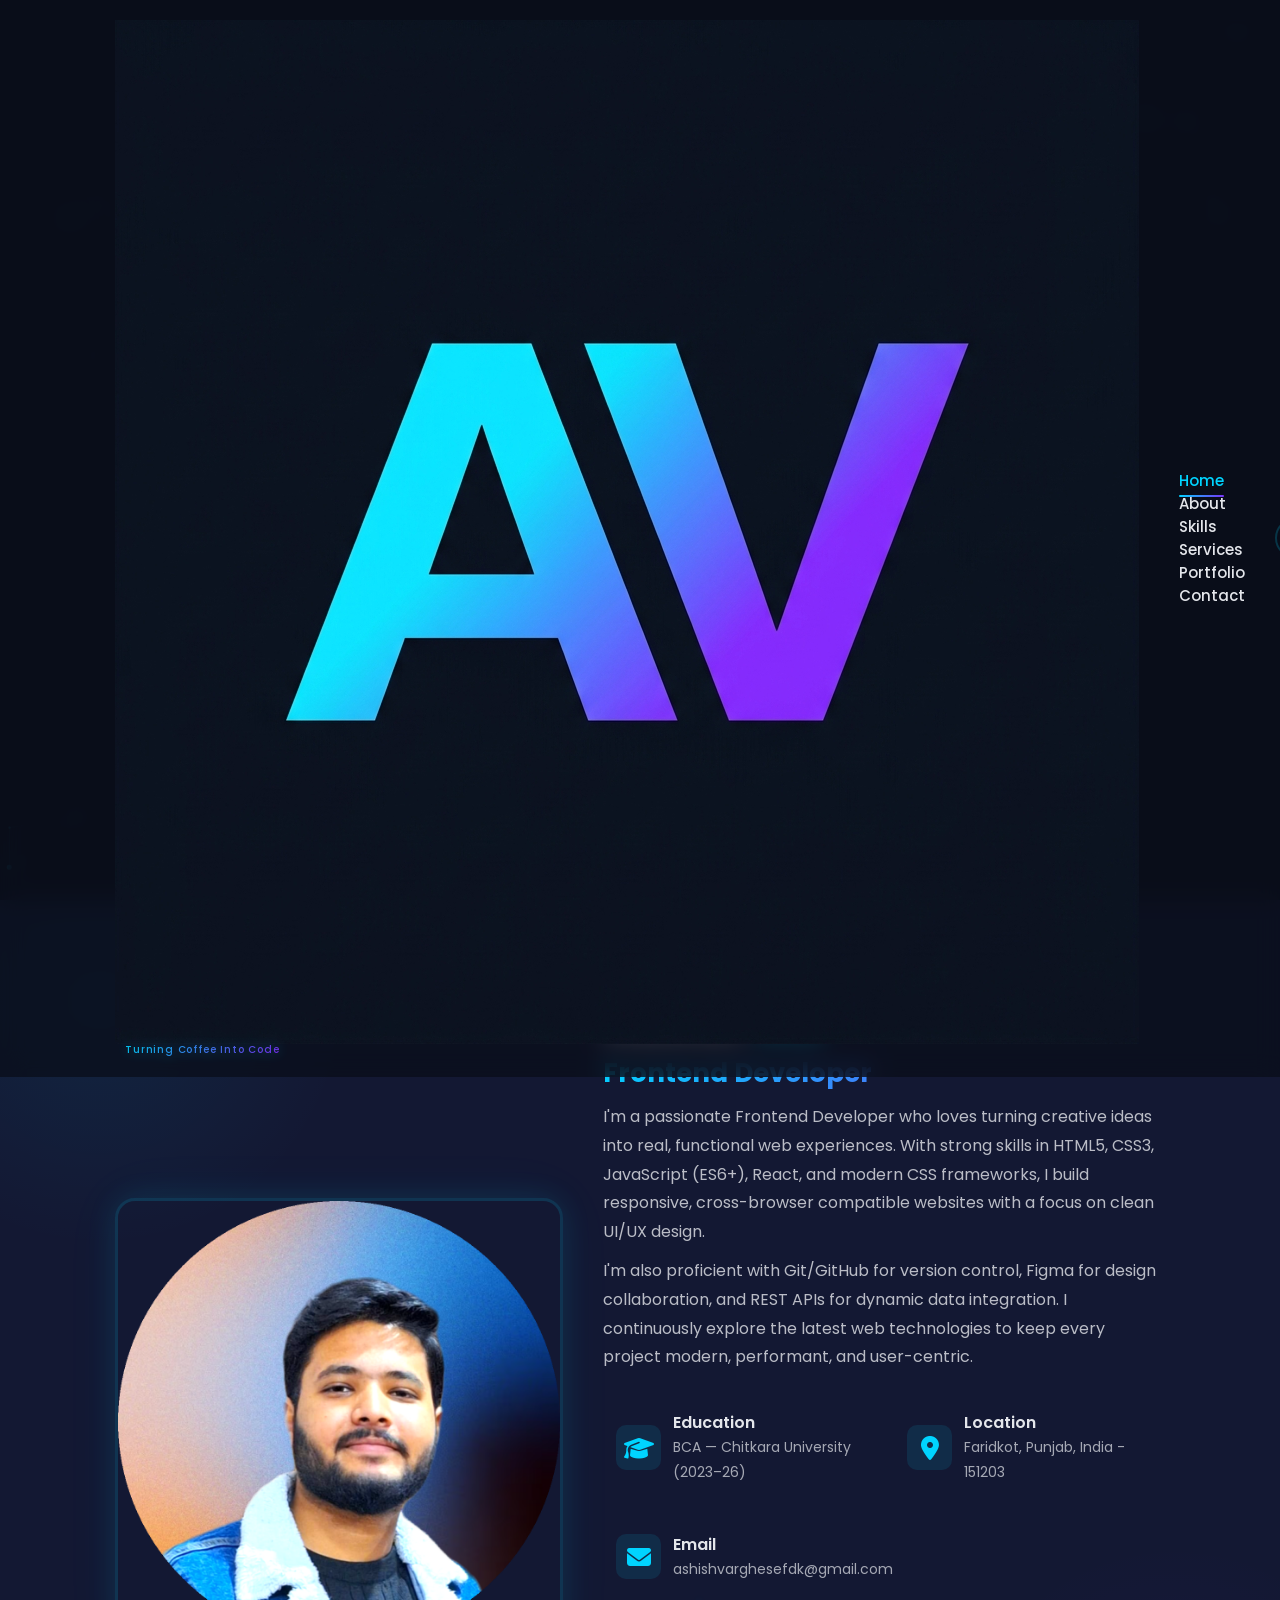
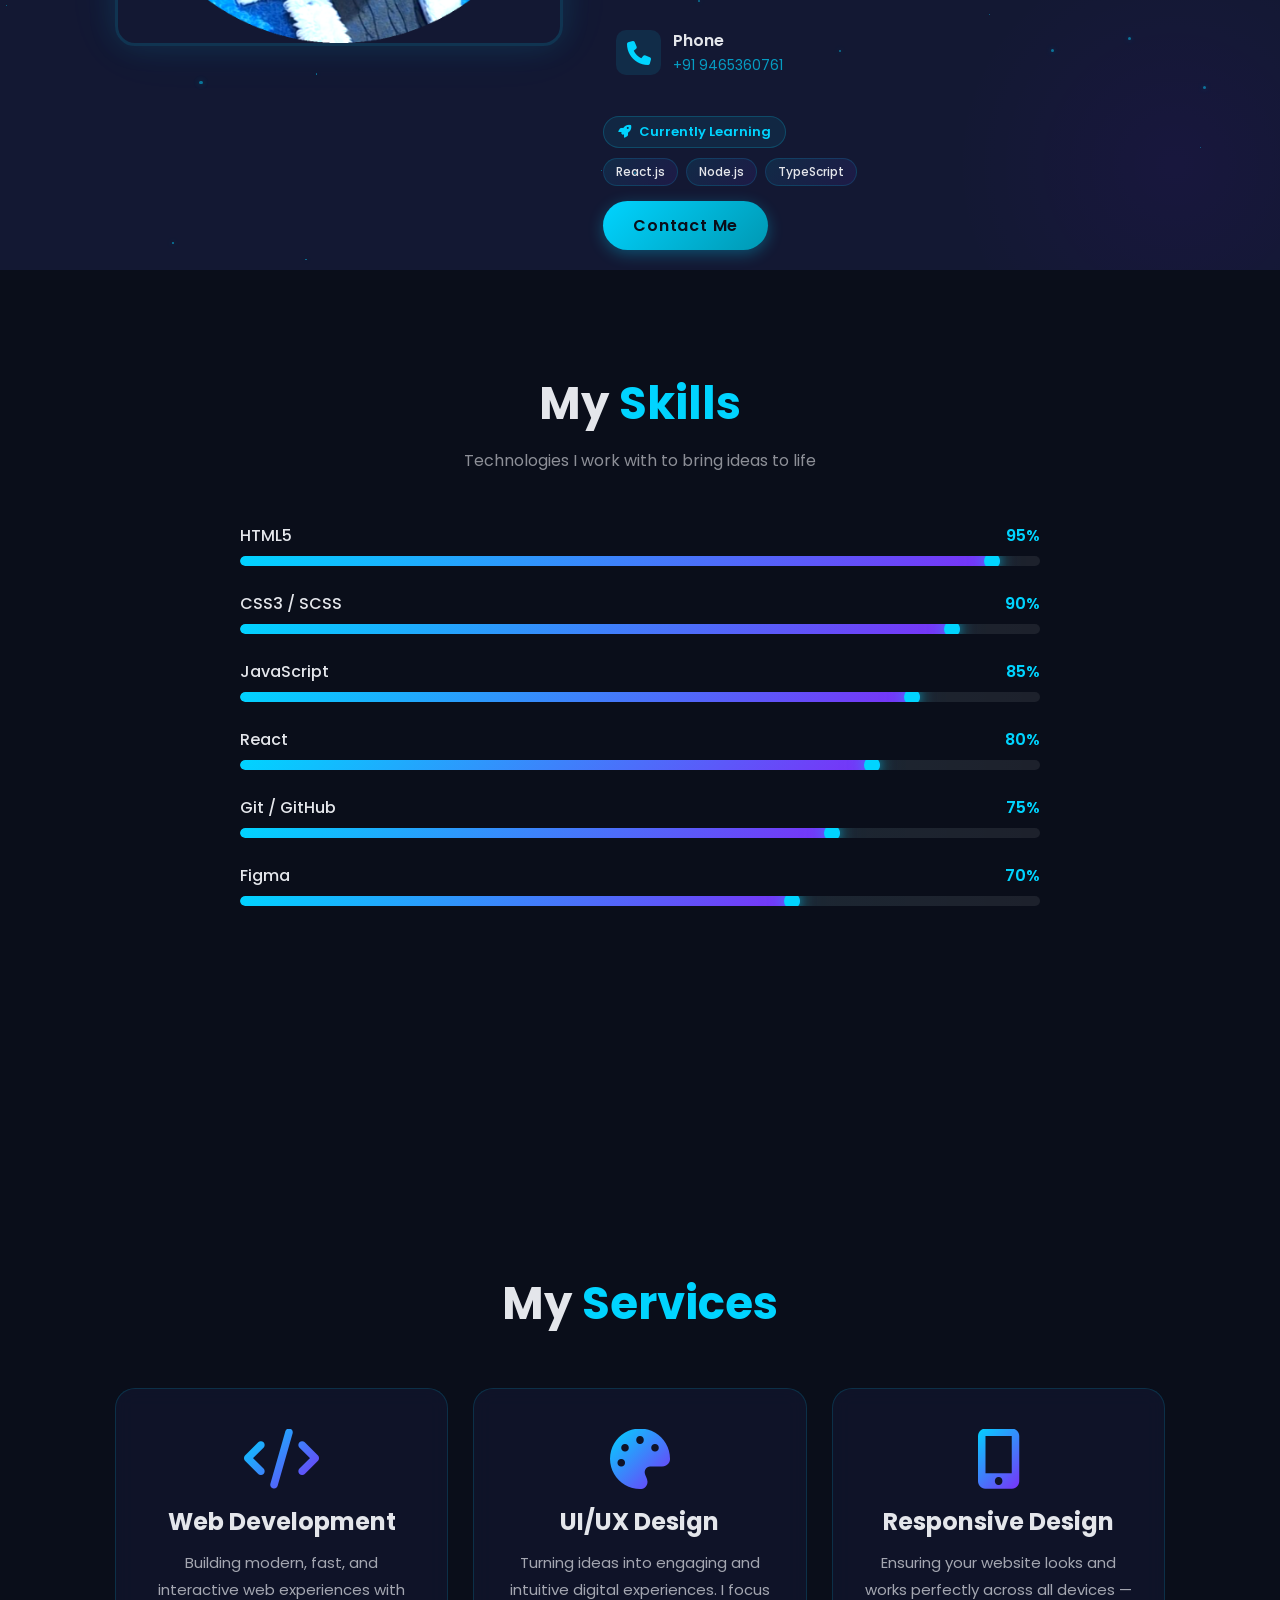
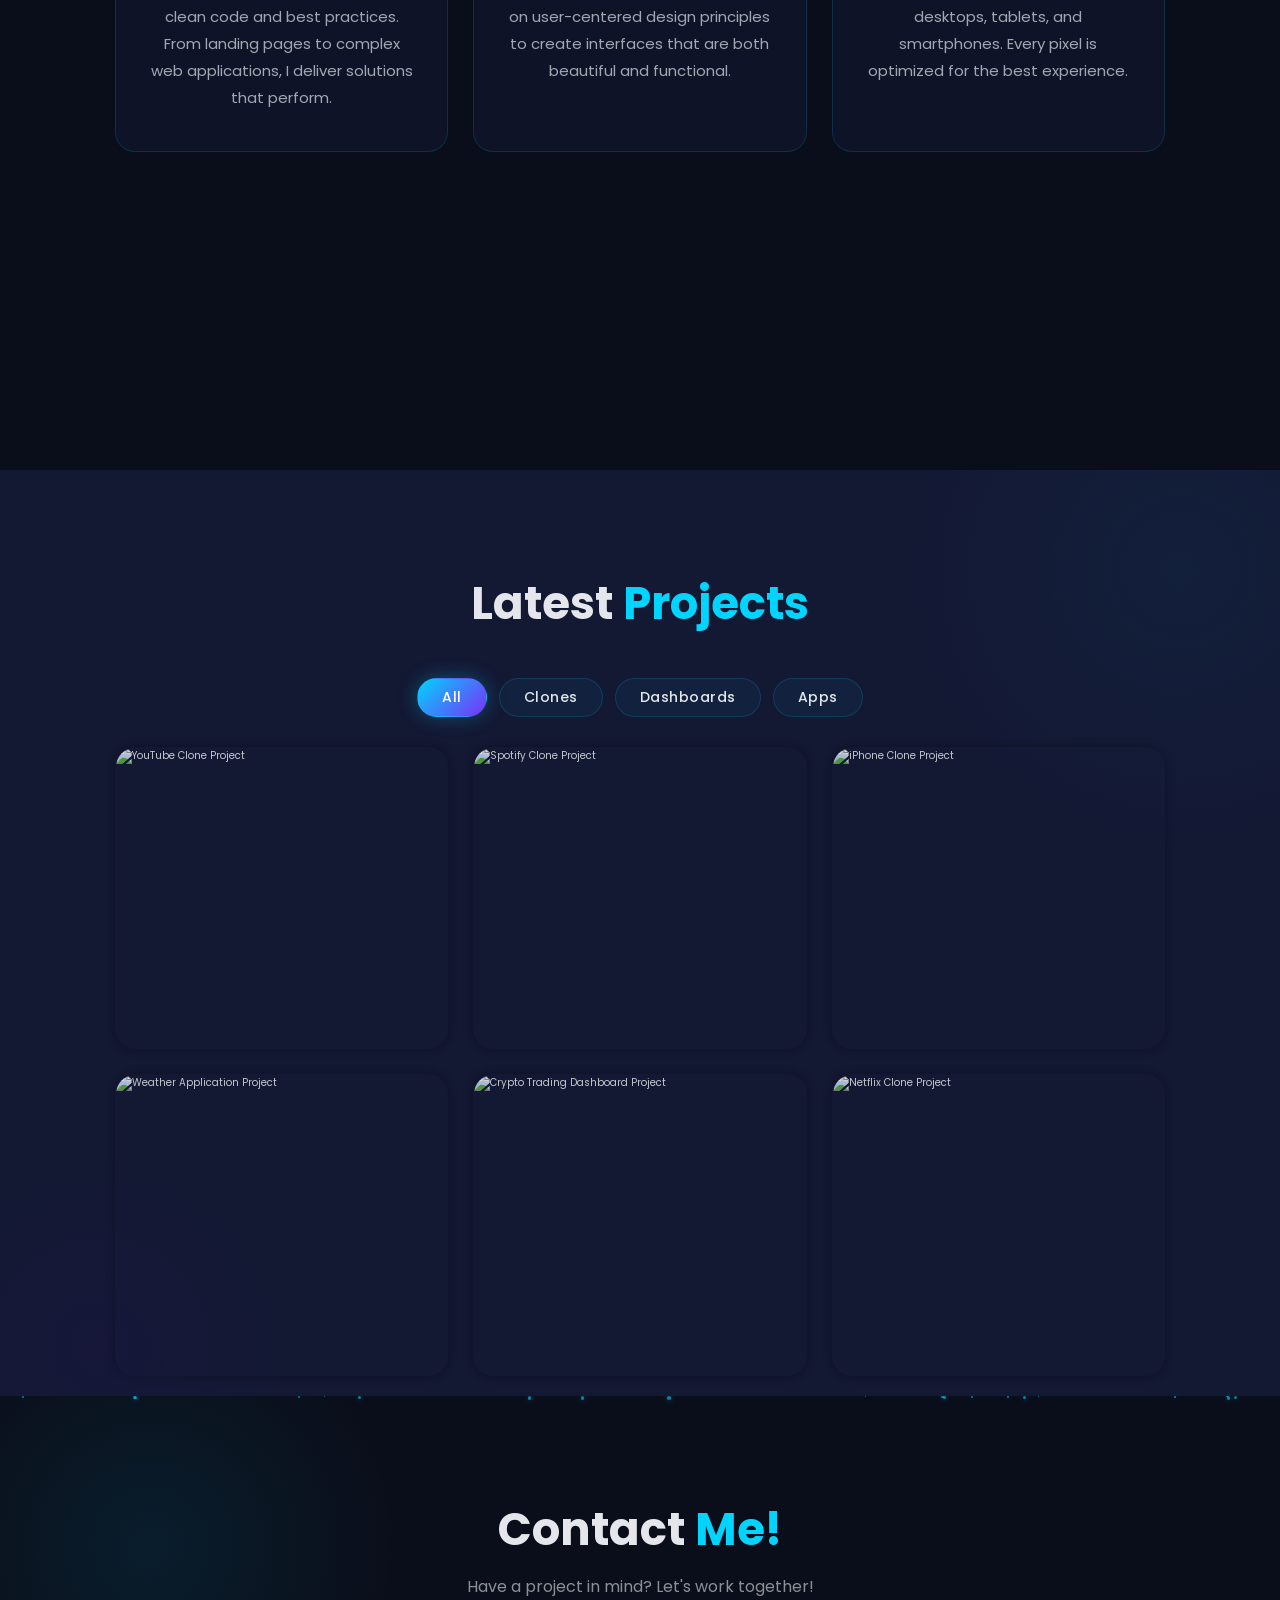
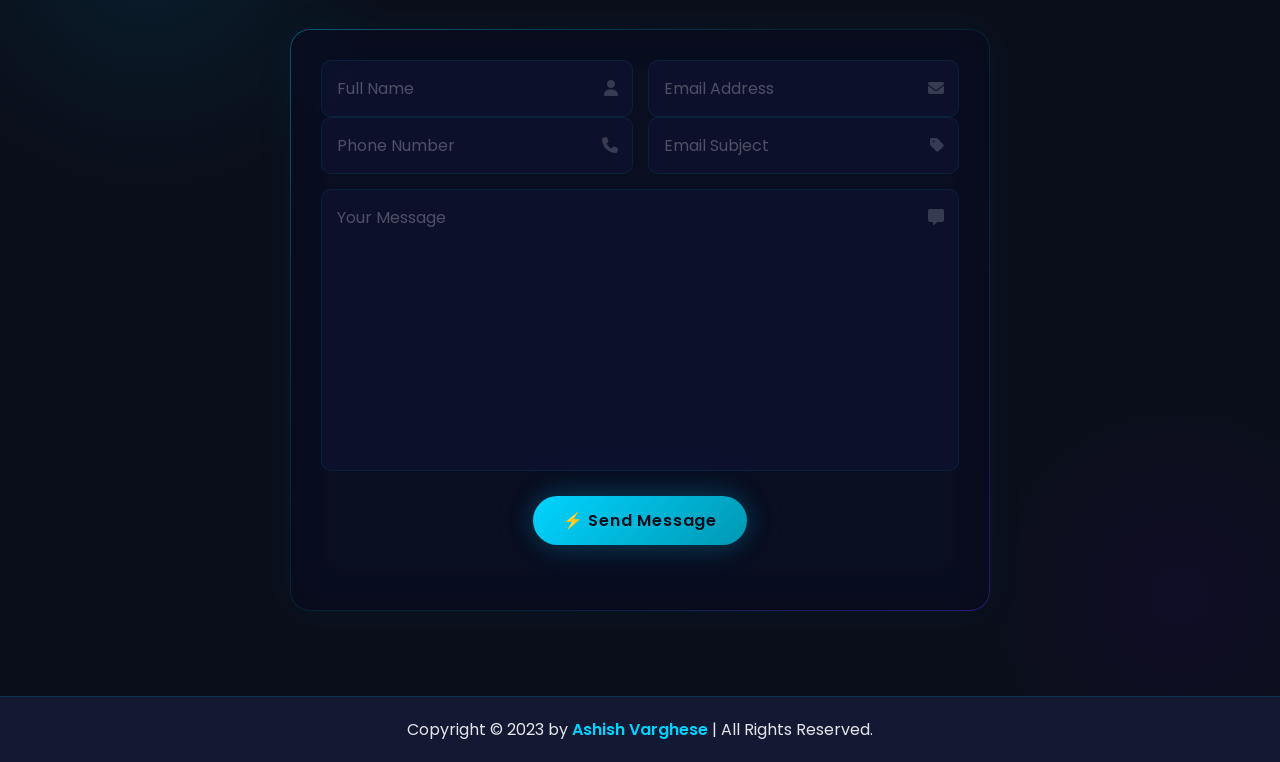
==== commit 8241af0a: "Update location in About Me section to Faridkot, Punjab, India - 151203" ====
--- a/index.html
+++ b/index.html
@@ -42,7 +42,10 @@
 
         <!--  header design  -->
         <header class="header" id="header">
-            <a href="#home" class="logo">Ashish<span>.</span><span class="logo-tagline">&nbsp;| Turning Coffee Into Code</span></a>
+            <a href="#home" class="logo">
+                <img src="img/favicon.png" alt="AV Logo" class="logo-img">
+                <span class="logo-tagline">Turning Coffee Into Code</span>
+            </a>
 
             <nav class="navbar" id="navbar">
                 <a href="#home" class="active">Home</a>
@@ -118,7 +121,7 @@
                         <i class="fa-solid fa-location-dot"></i>
                         <div>
                             <h4>Location</h4>
-                            <p>India</p>
+                            <p>Faridkot, Punjab, India - 151203</p>
                         </div>
                     </div>
                     <div class="detail-item">
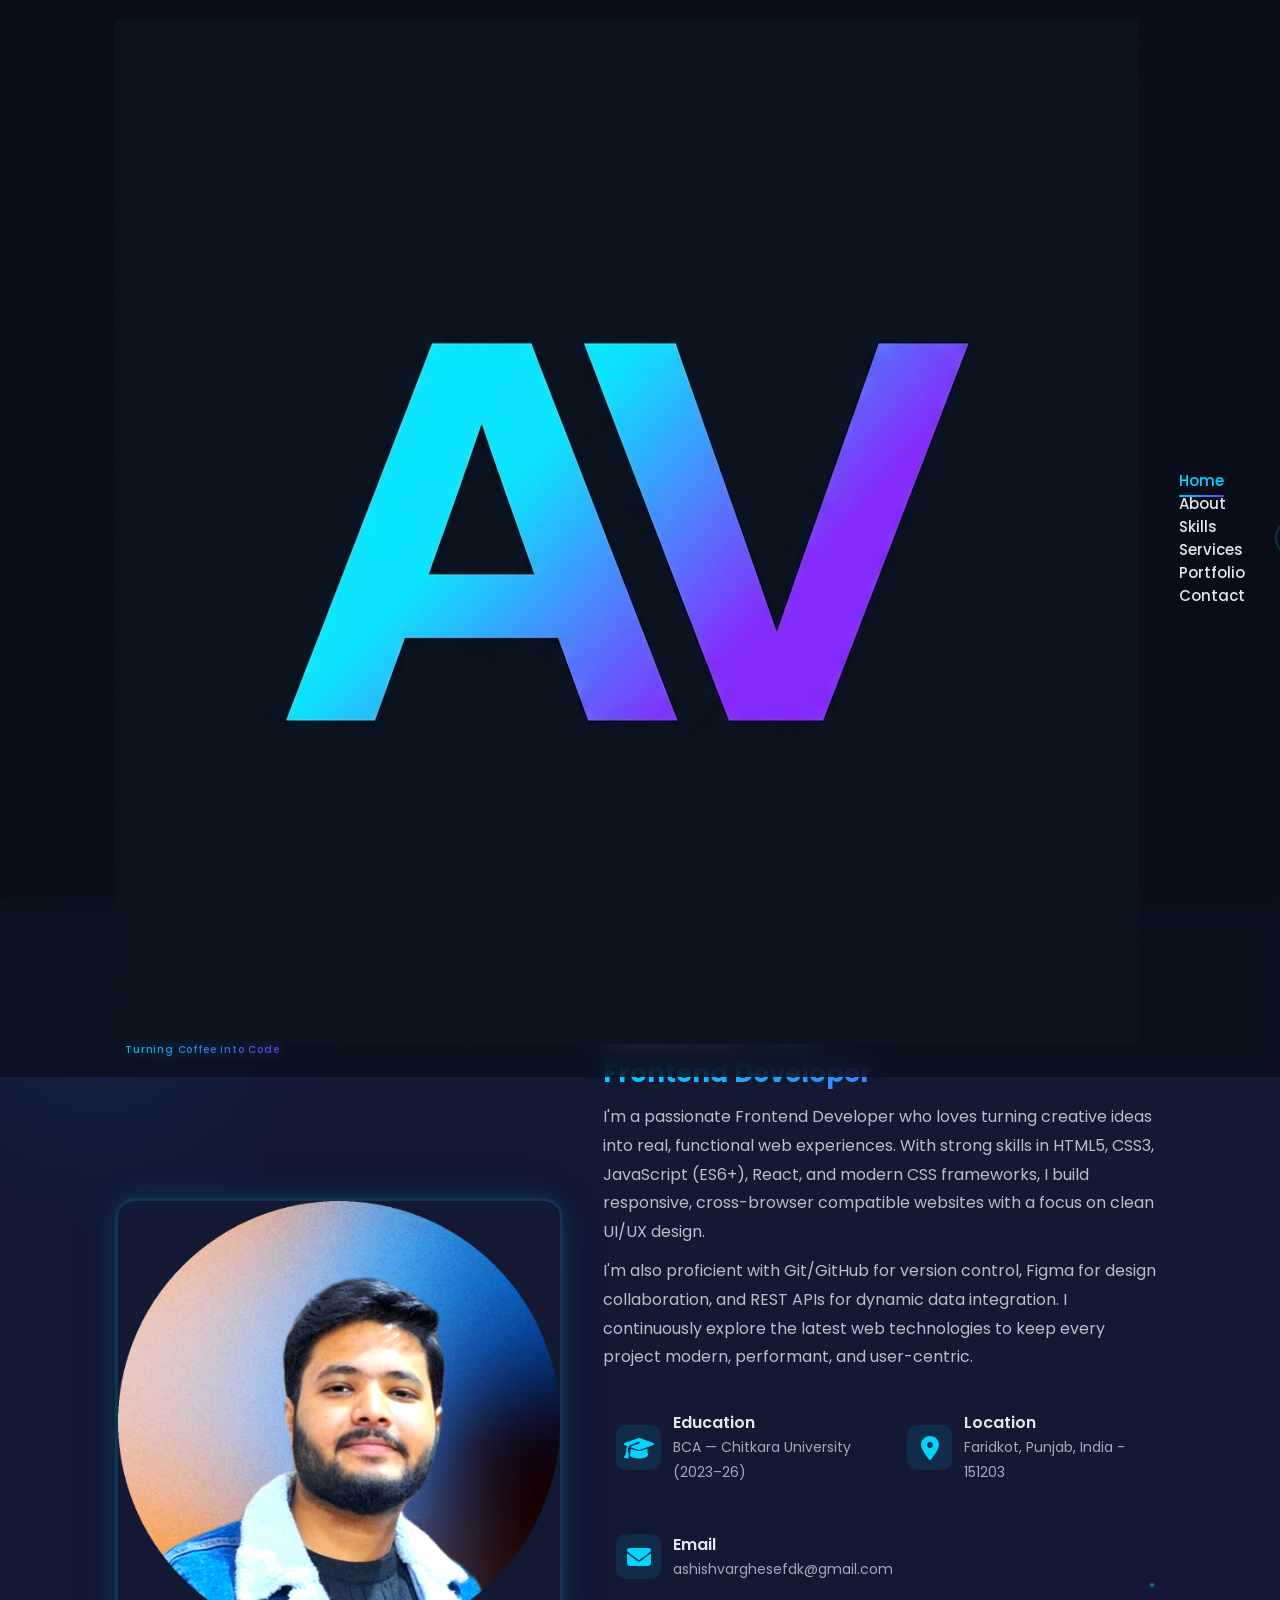
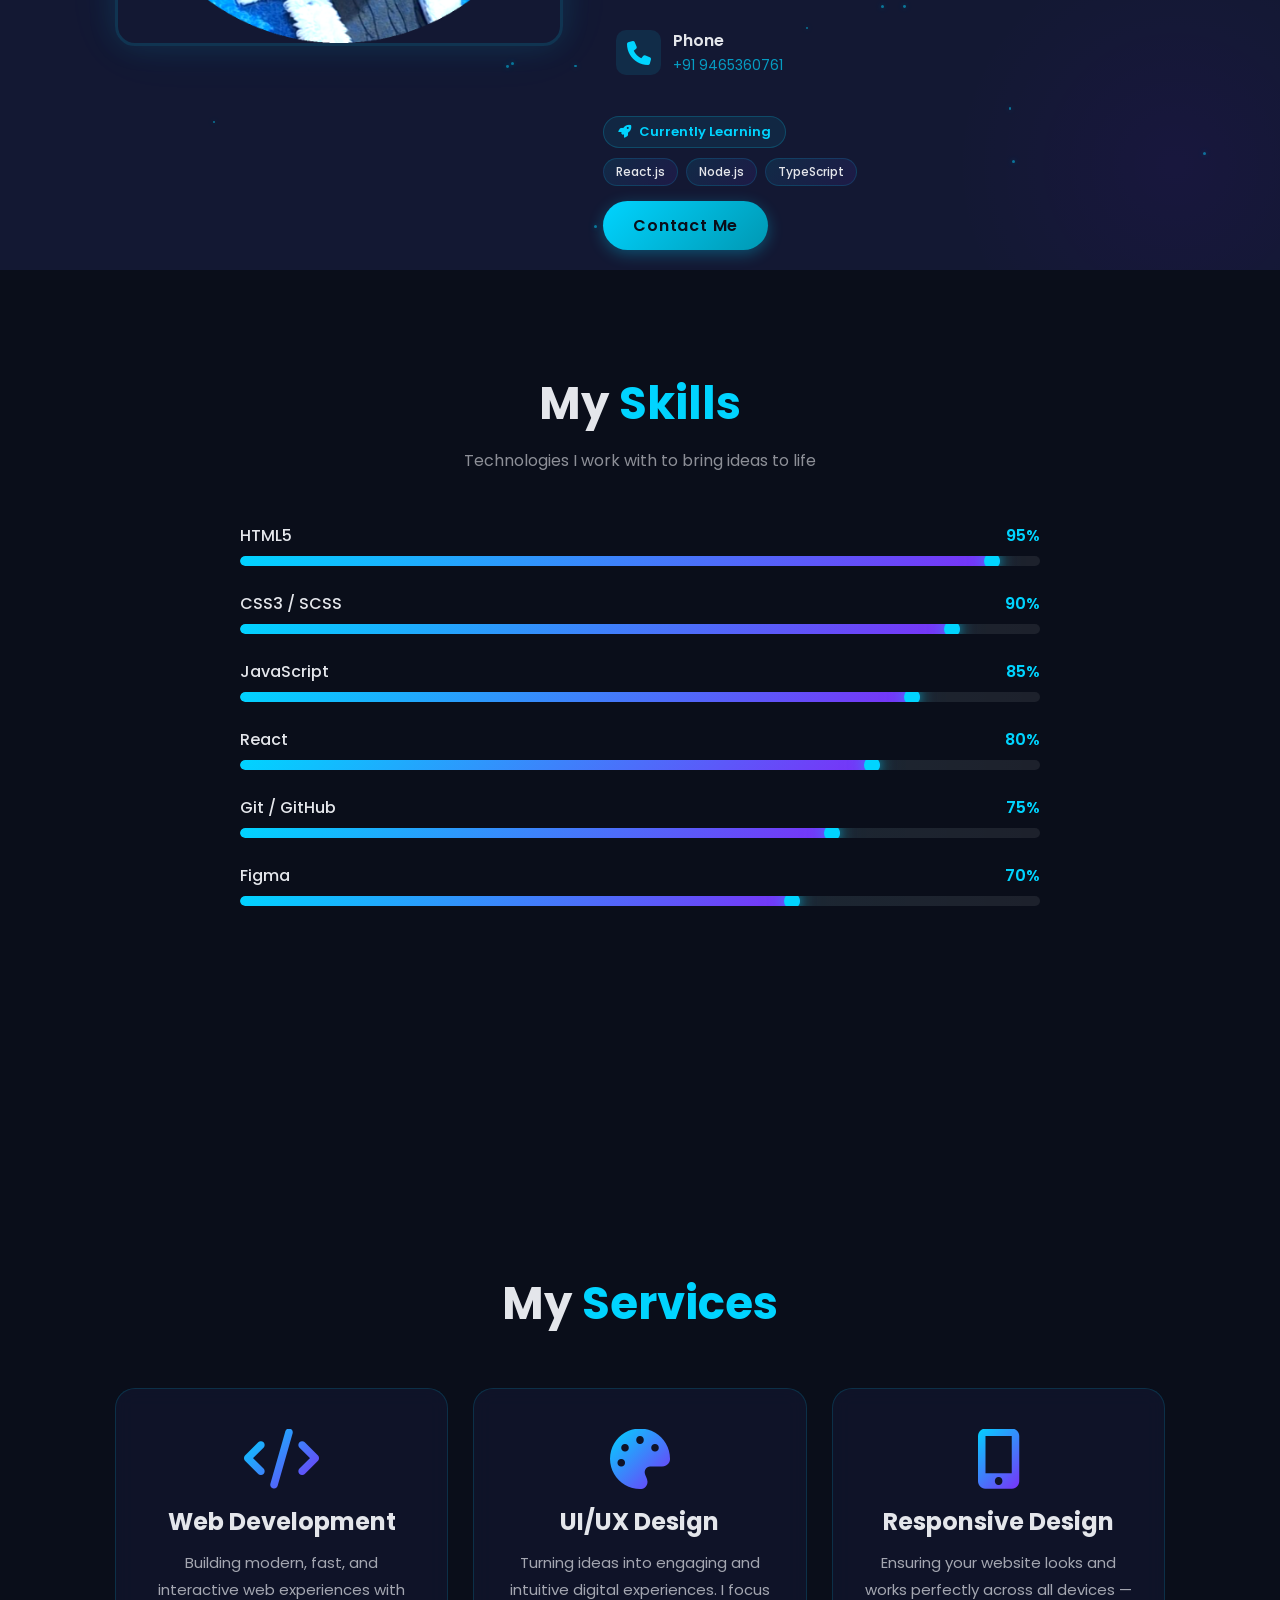
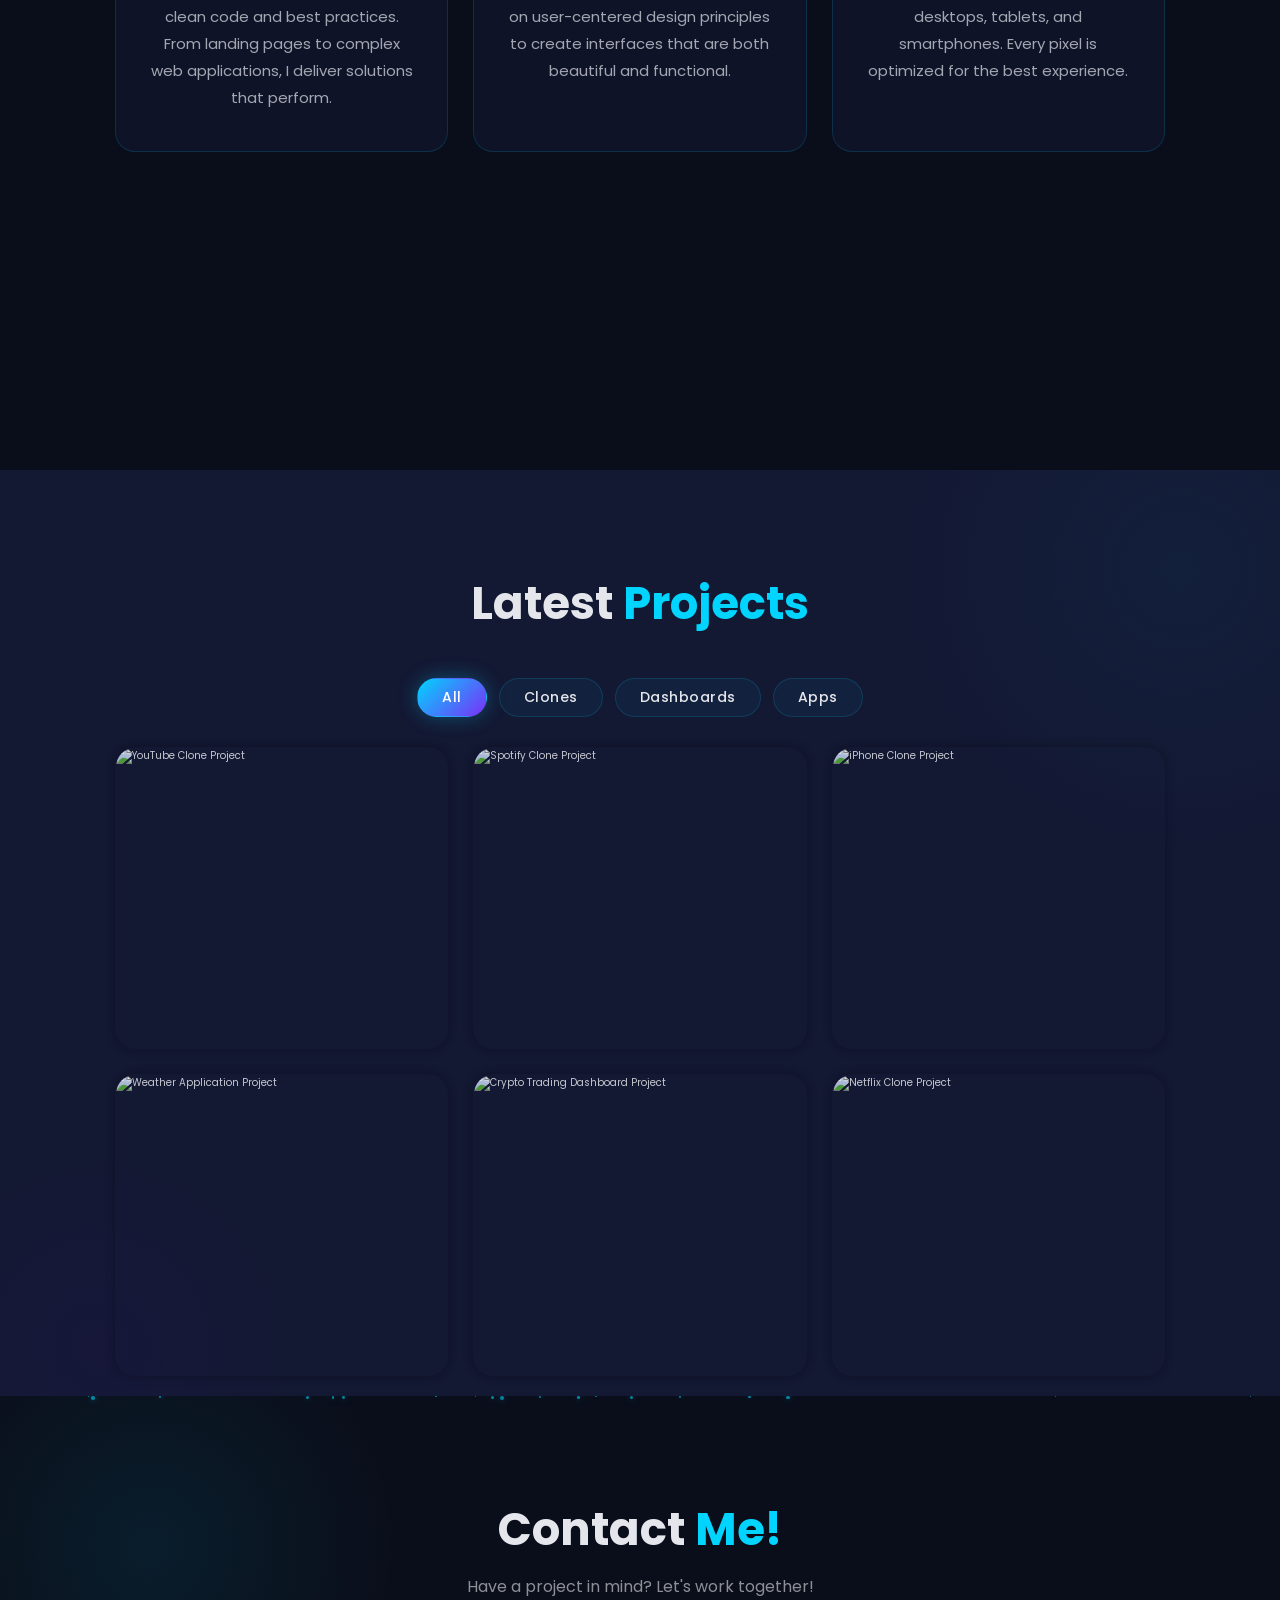
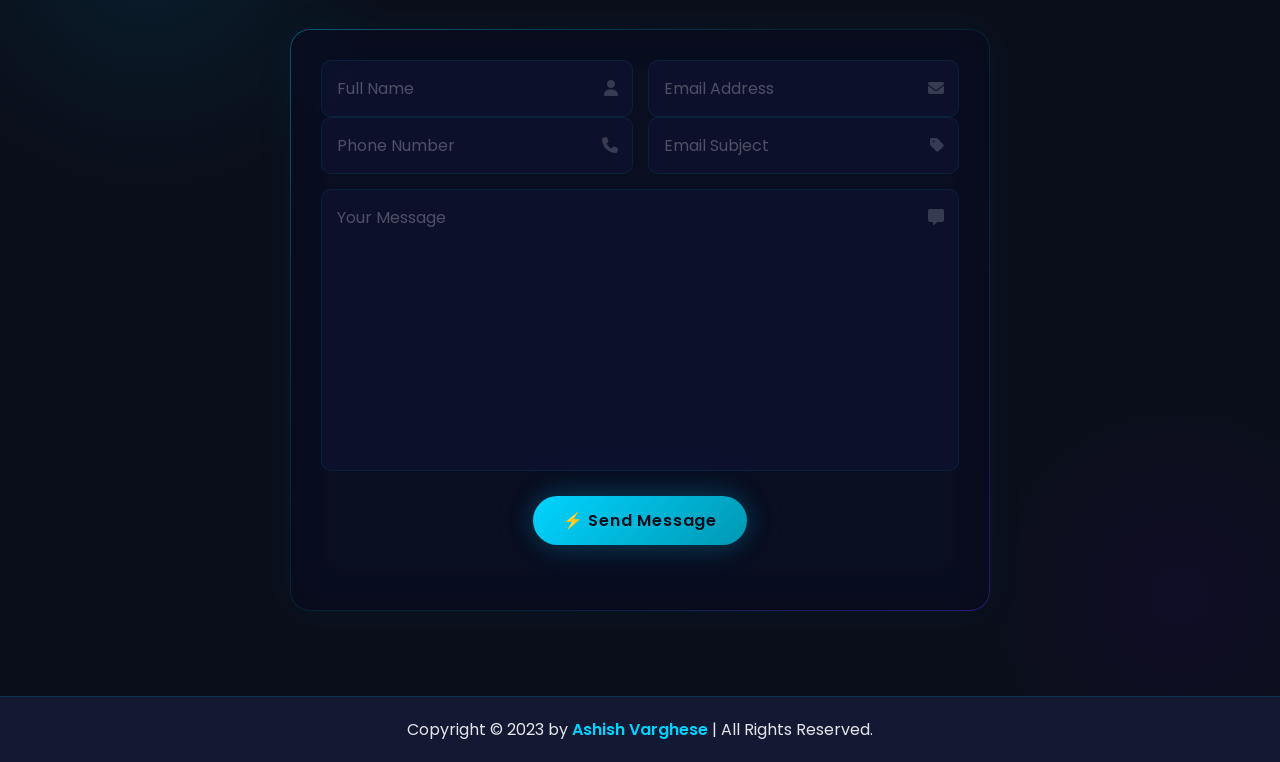
==== commit bb811862: "Update all URLs to new clean GitHub Pages domain" ====
--- a/index.html
+++ b/index.html
@@ -16,8 +16,8 @@
         <!-- Open Graph -->
         <meta property="og:title" content="Ashish Varghese | Frontend Developer Portfolio">
         <meta property="og:description" content="Explore the portfolio of Ashish Varghese — Frontend Developer & Web Designer. View projects, skills, and get in touch.">
-        <meta property="og:image" content="https://itzashishvarghese.github.io/my-portfolio23/img/favicon.png">
-        <meta property="og:url" content="https://itzashishvarghese.github.io/my-portfolio23/">
+        <meta property="og:image" content="https://itzashishvarghese.github.io/img/favicon.png">
+        <meta property="og:url" content="https://itzashishvarghese.github.io/">
         <meta property="og:type" content="website">
         <meta name="twitter:card" content="summary_large_image">
 
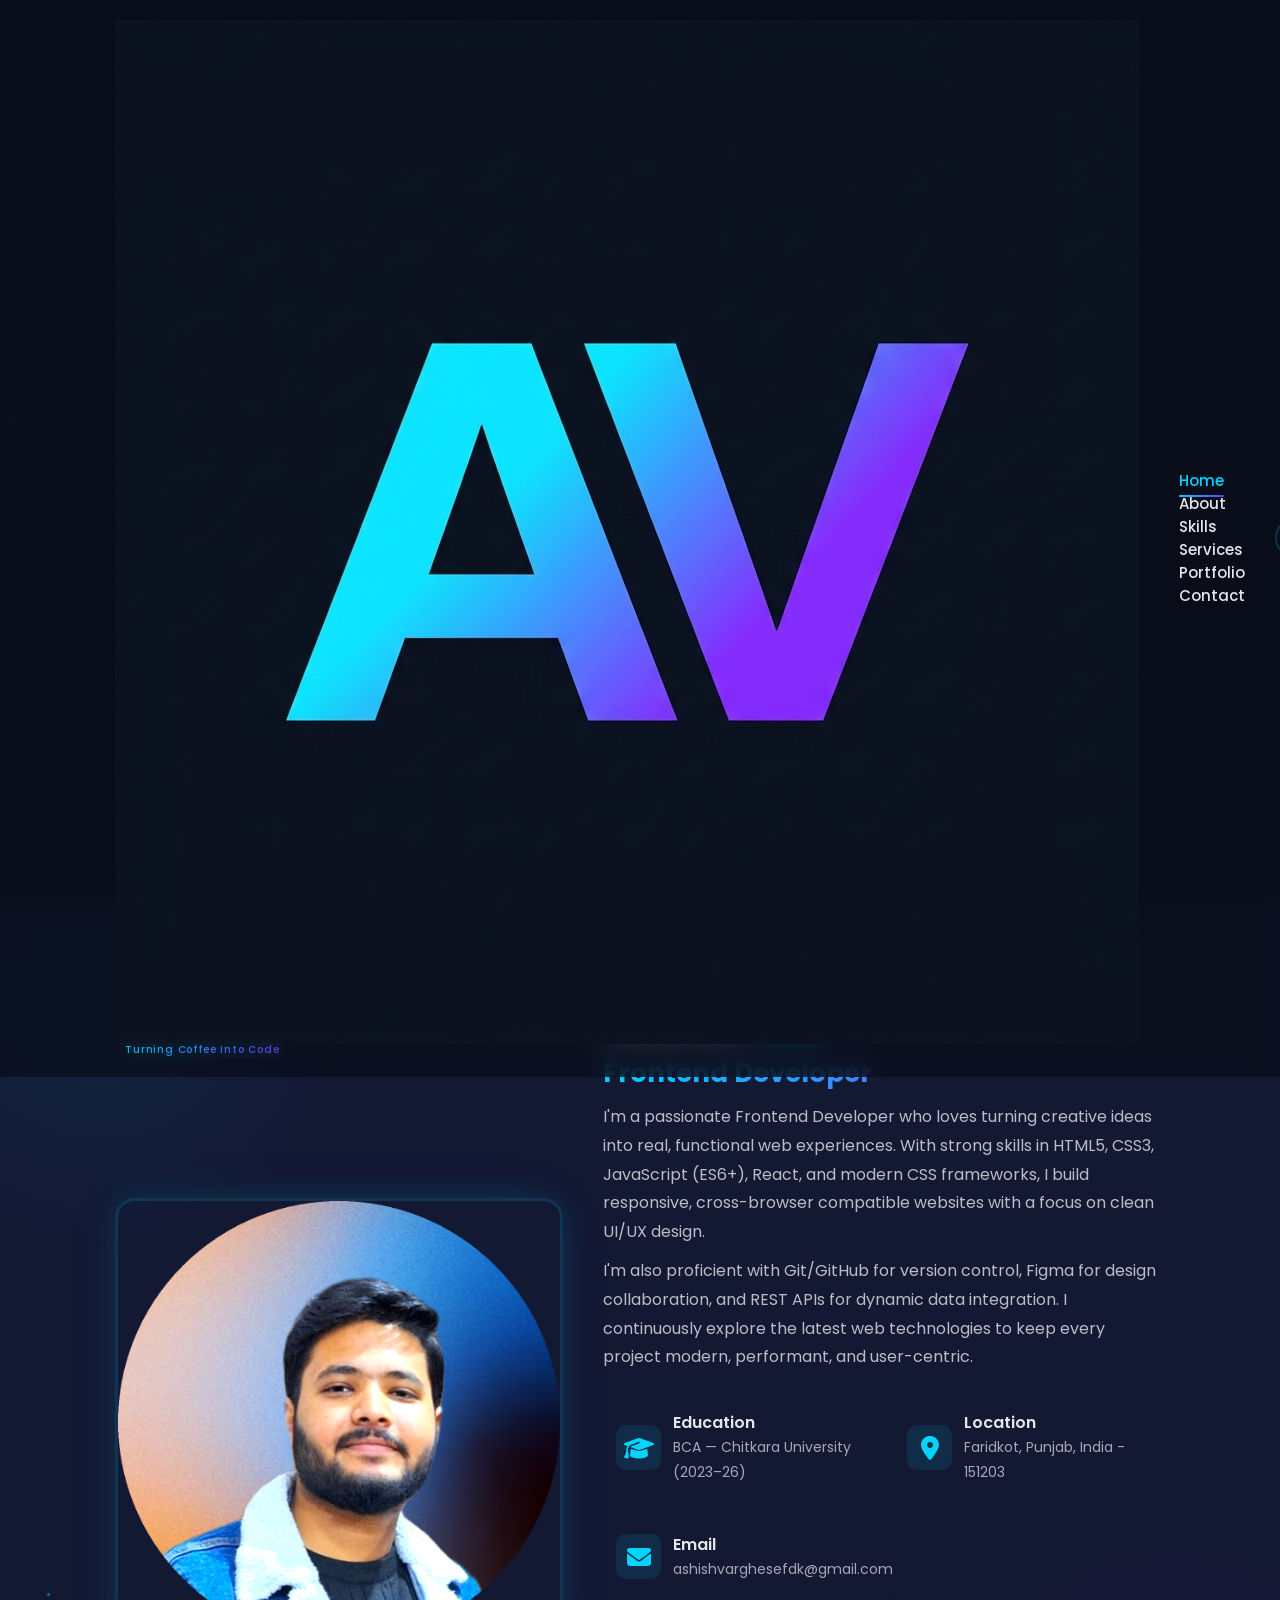
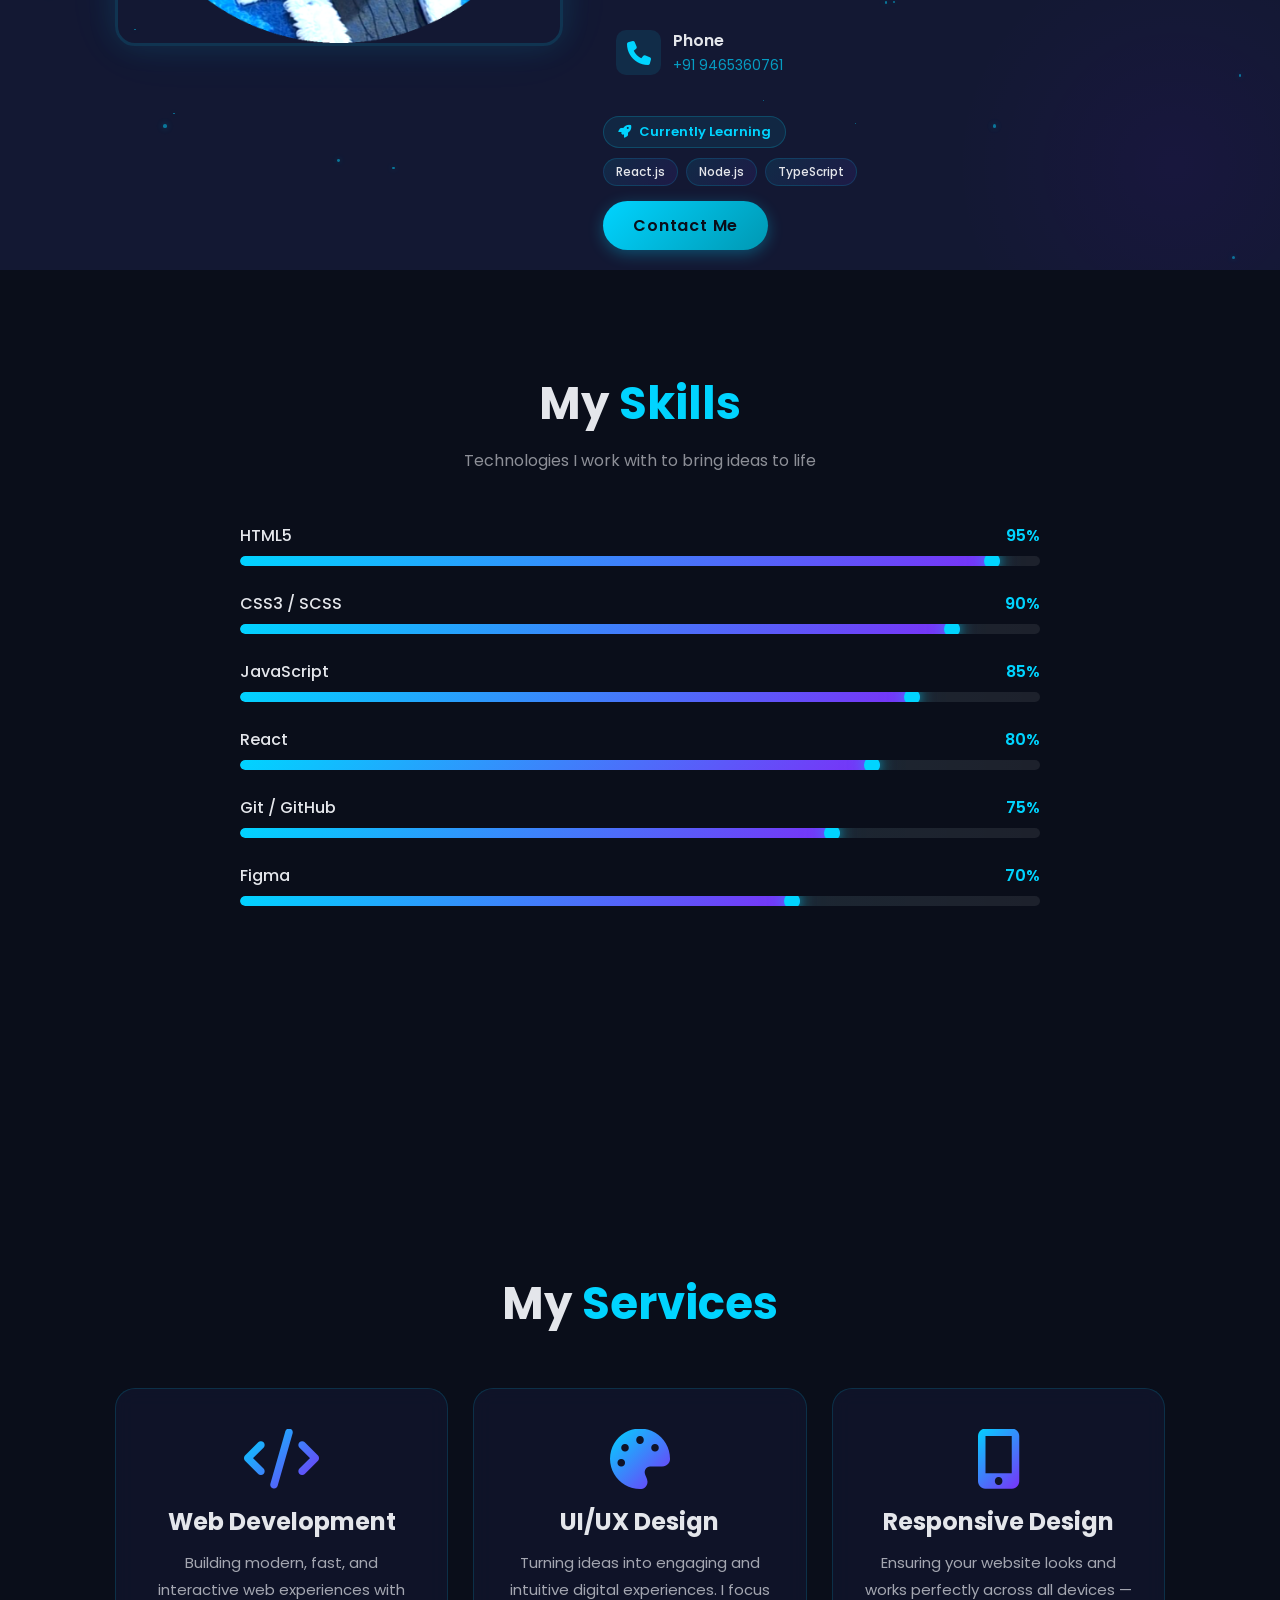
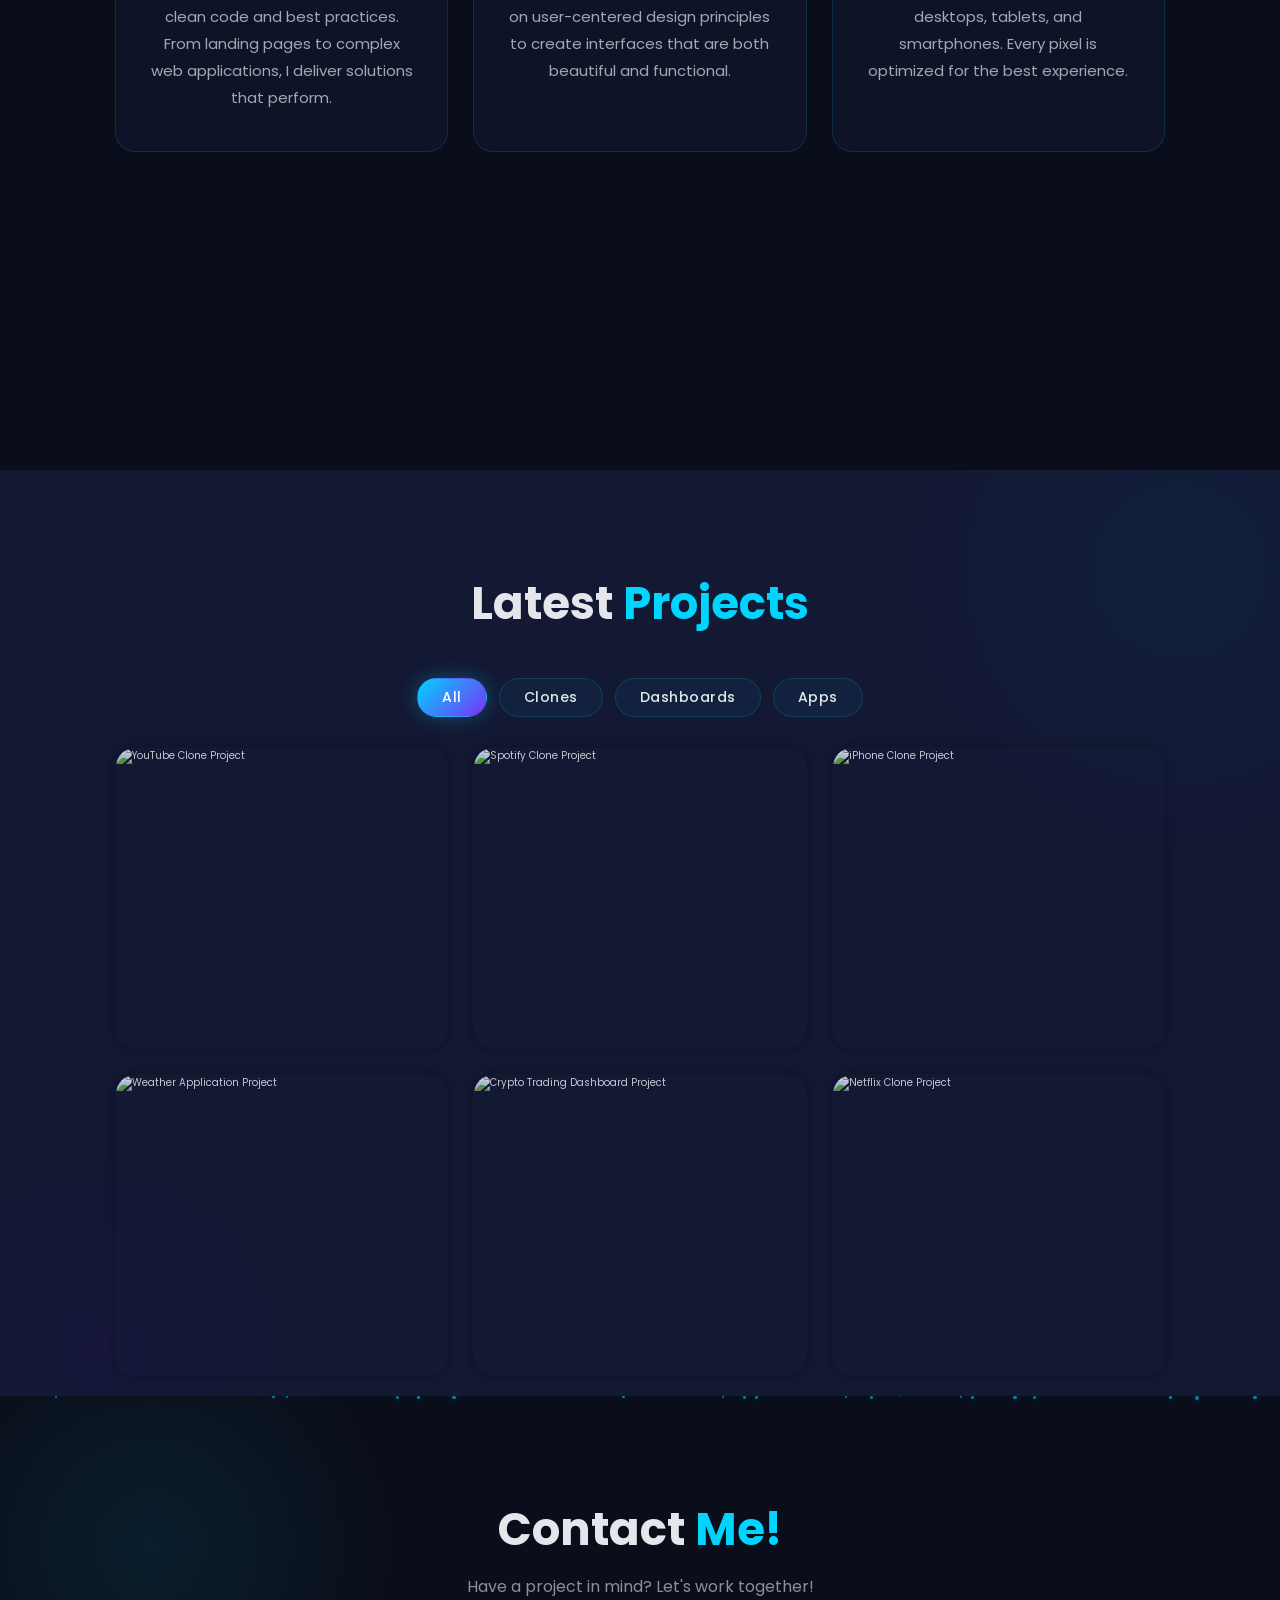
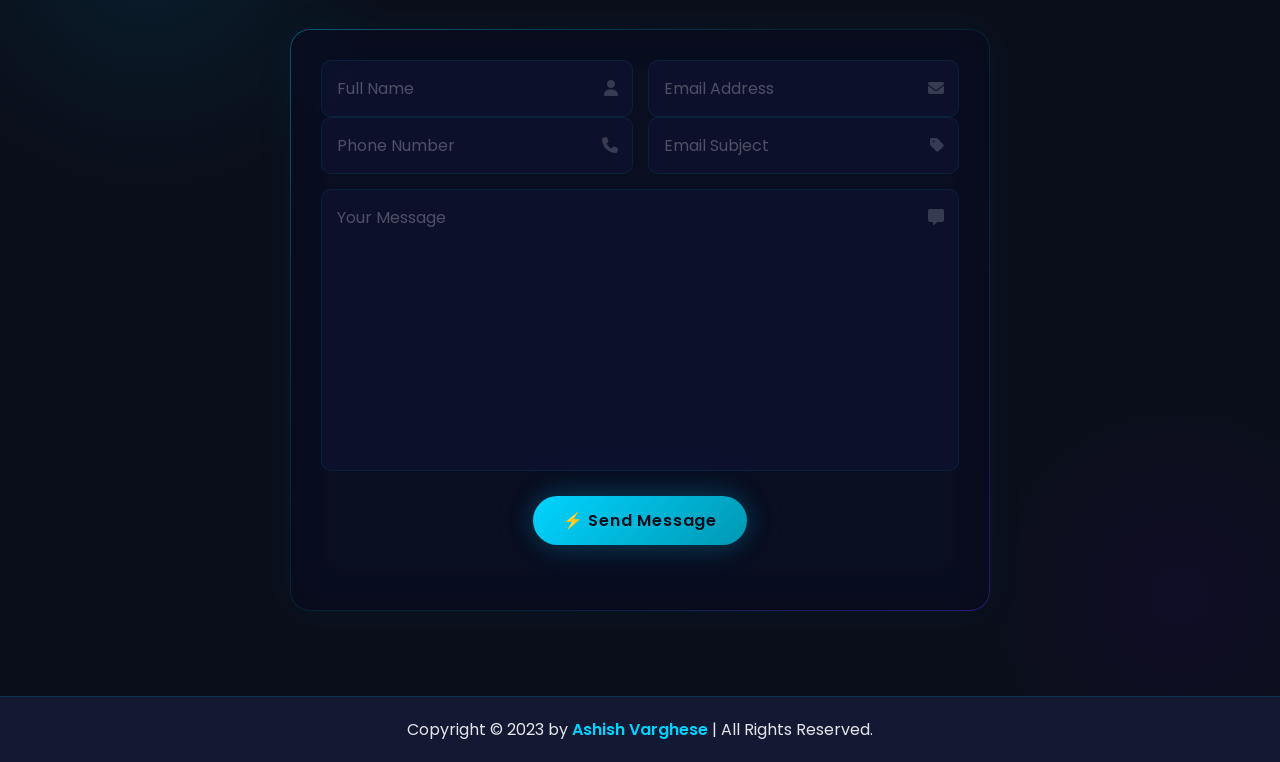
==== commit 6ad37501: "Force rebuild with file change" ====
--- a/index.html
+++ b/index.html
@@ -8,6 +8,7 @@
         <meta name="description" content="Portfolio of Ashish Varghese — a passionate Frontend Developer skilled in HTML, CSS, JavaScript, and React. Explore my projects, services, and get in touch.">
         <meta name="keywords" content="Ashish Varghese, Frontend Developer, Web Designer, Portfolio, HTML, CSS, JavaScript, React">
         <meta name="author" content="Ashish Varghese">
+        <meta name="google-site-verification" content="nUKBVF6nHtae-dsoKtDfKyjsYrv9bTzTpWv8SfqwbgM" />
 
         <!-- Favicon -->
         <link rel="icon" type="image/png" href="img/favicon.png">
@@ -424,4 +425,4 @@
         <!--  FORM BACKEND (Web3Forms — free, no server needed)  -->
         <script src="JS/form-handler.js"></script>
     </body>
-</html>+</html><!-- rebuild -->
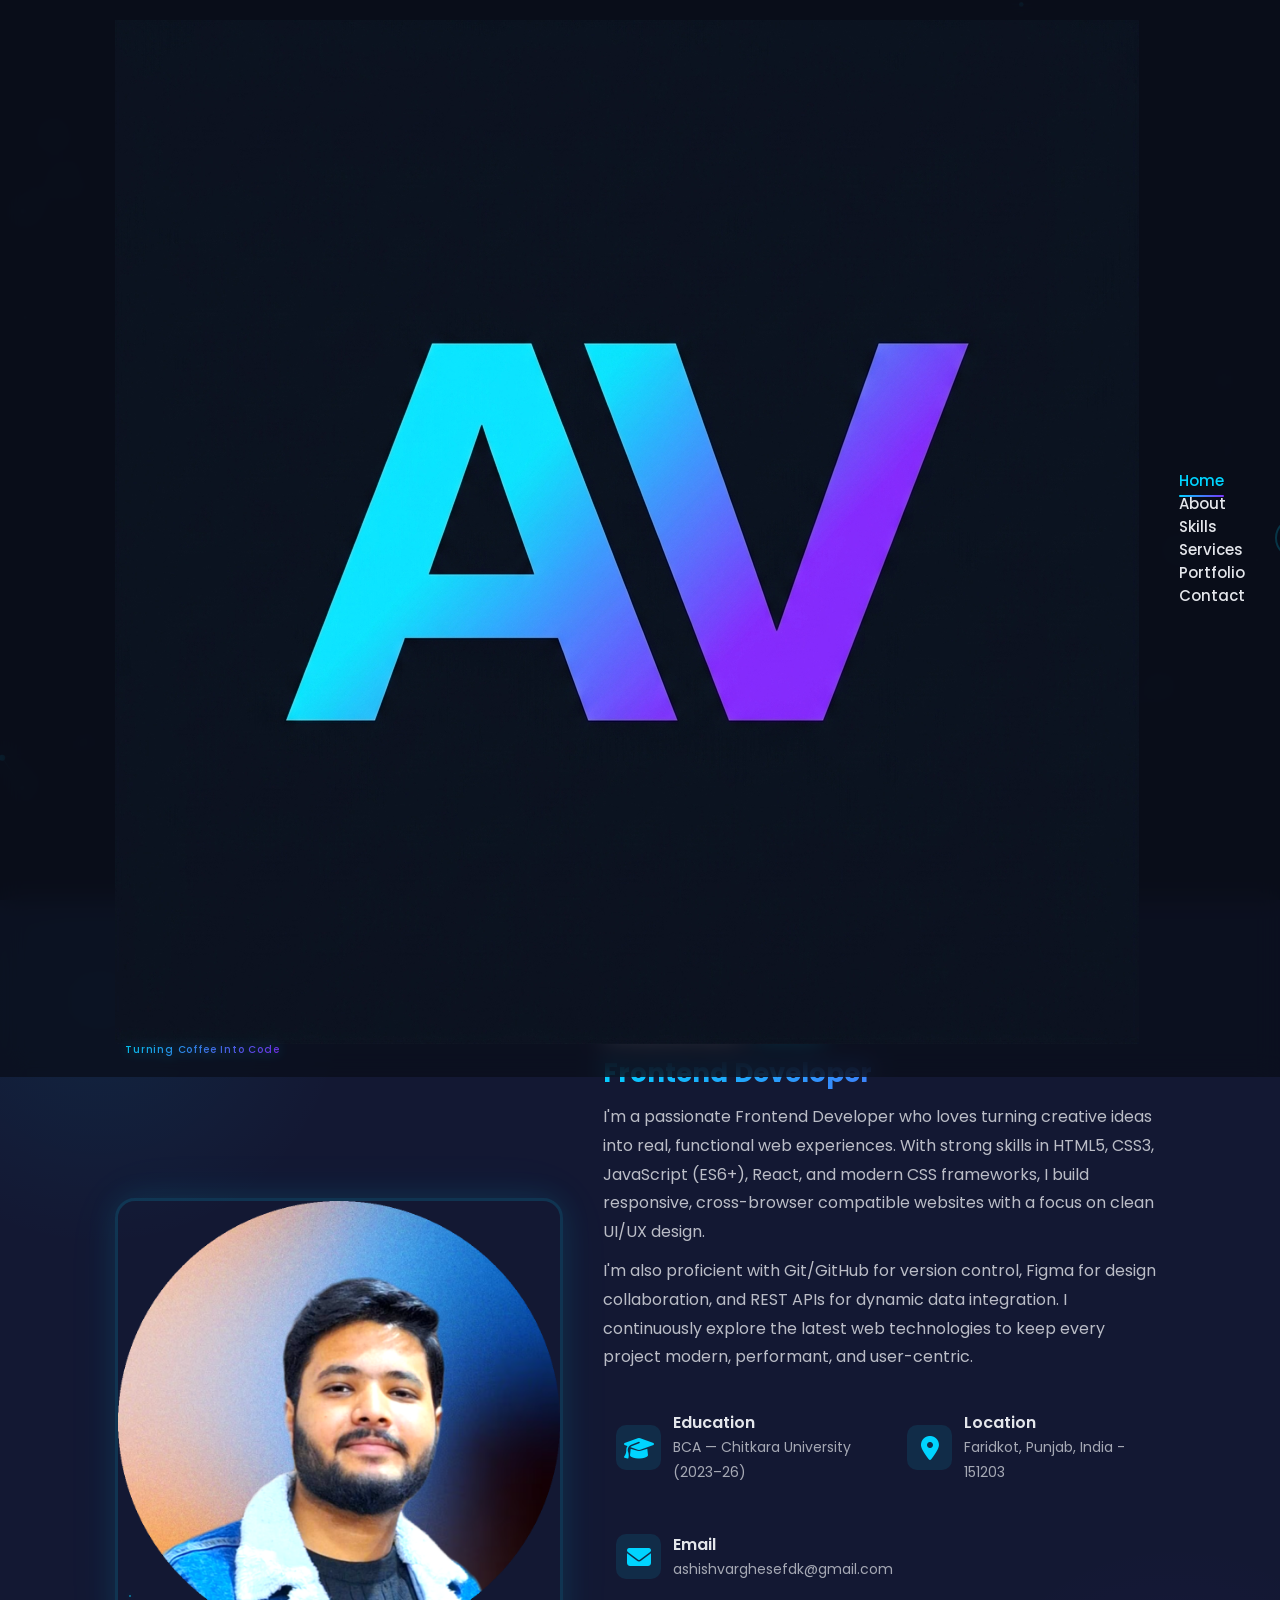
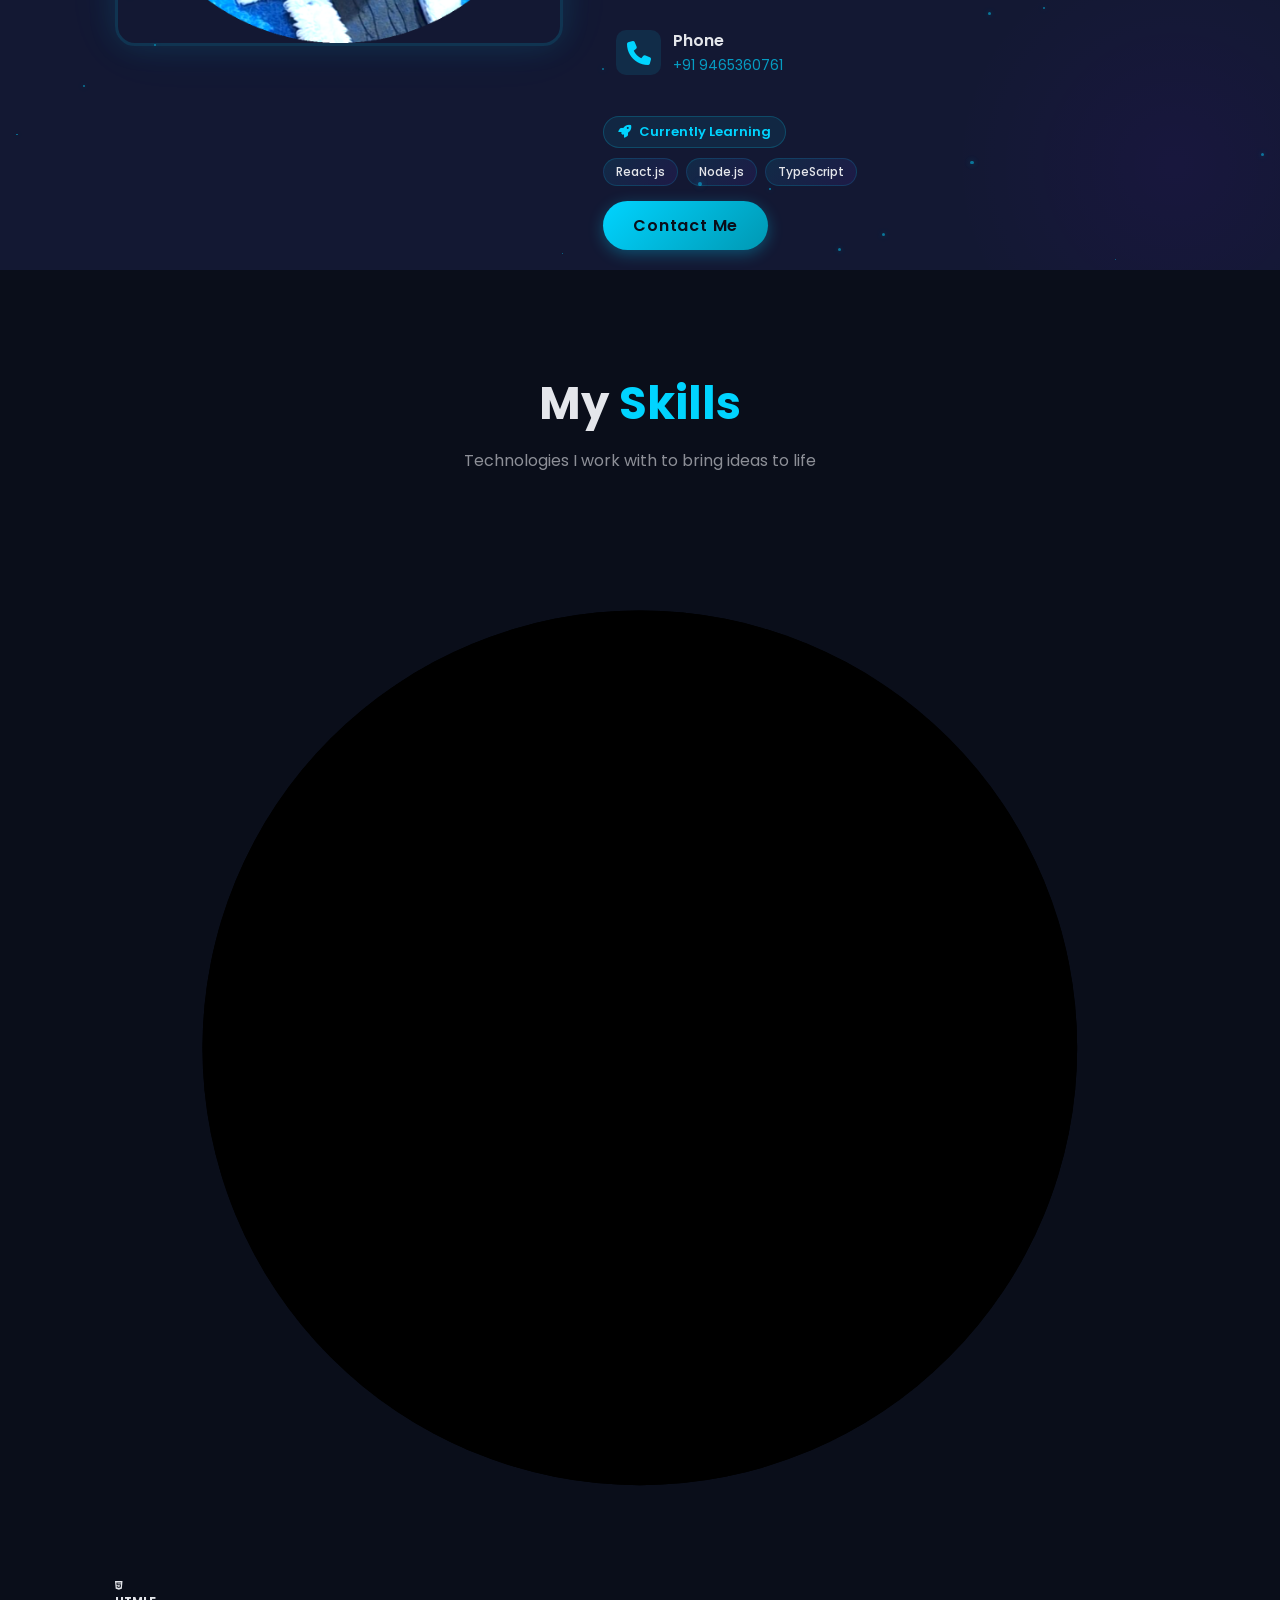
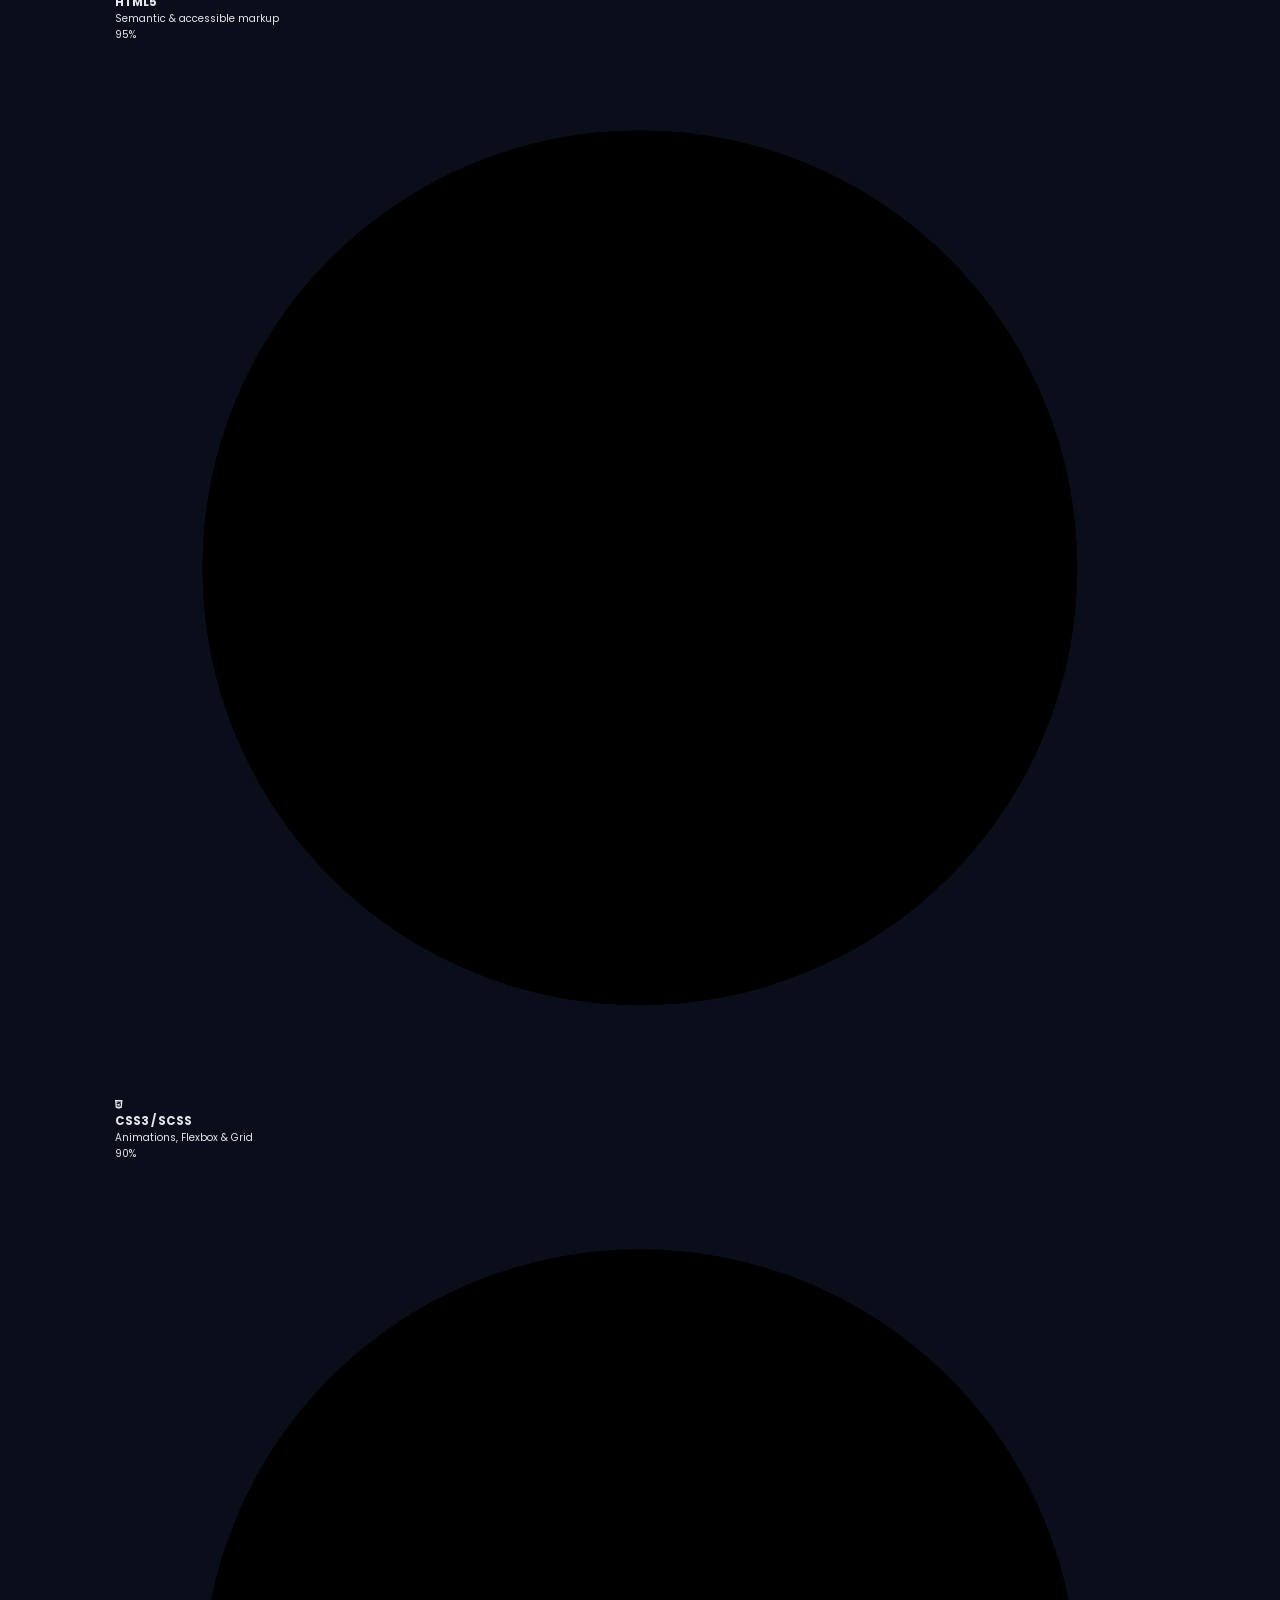
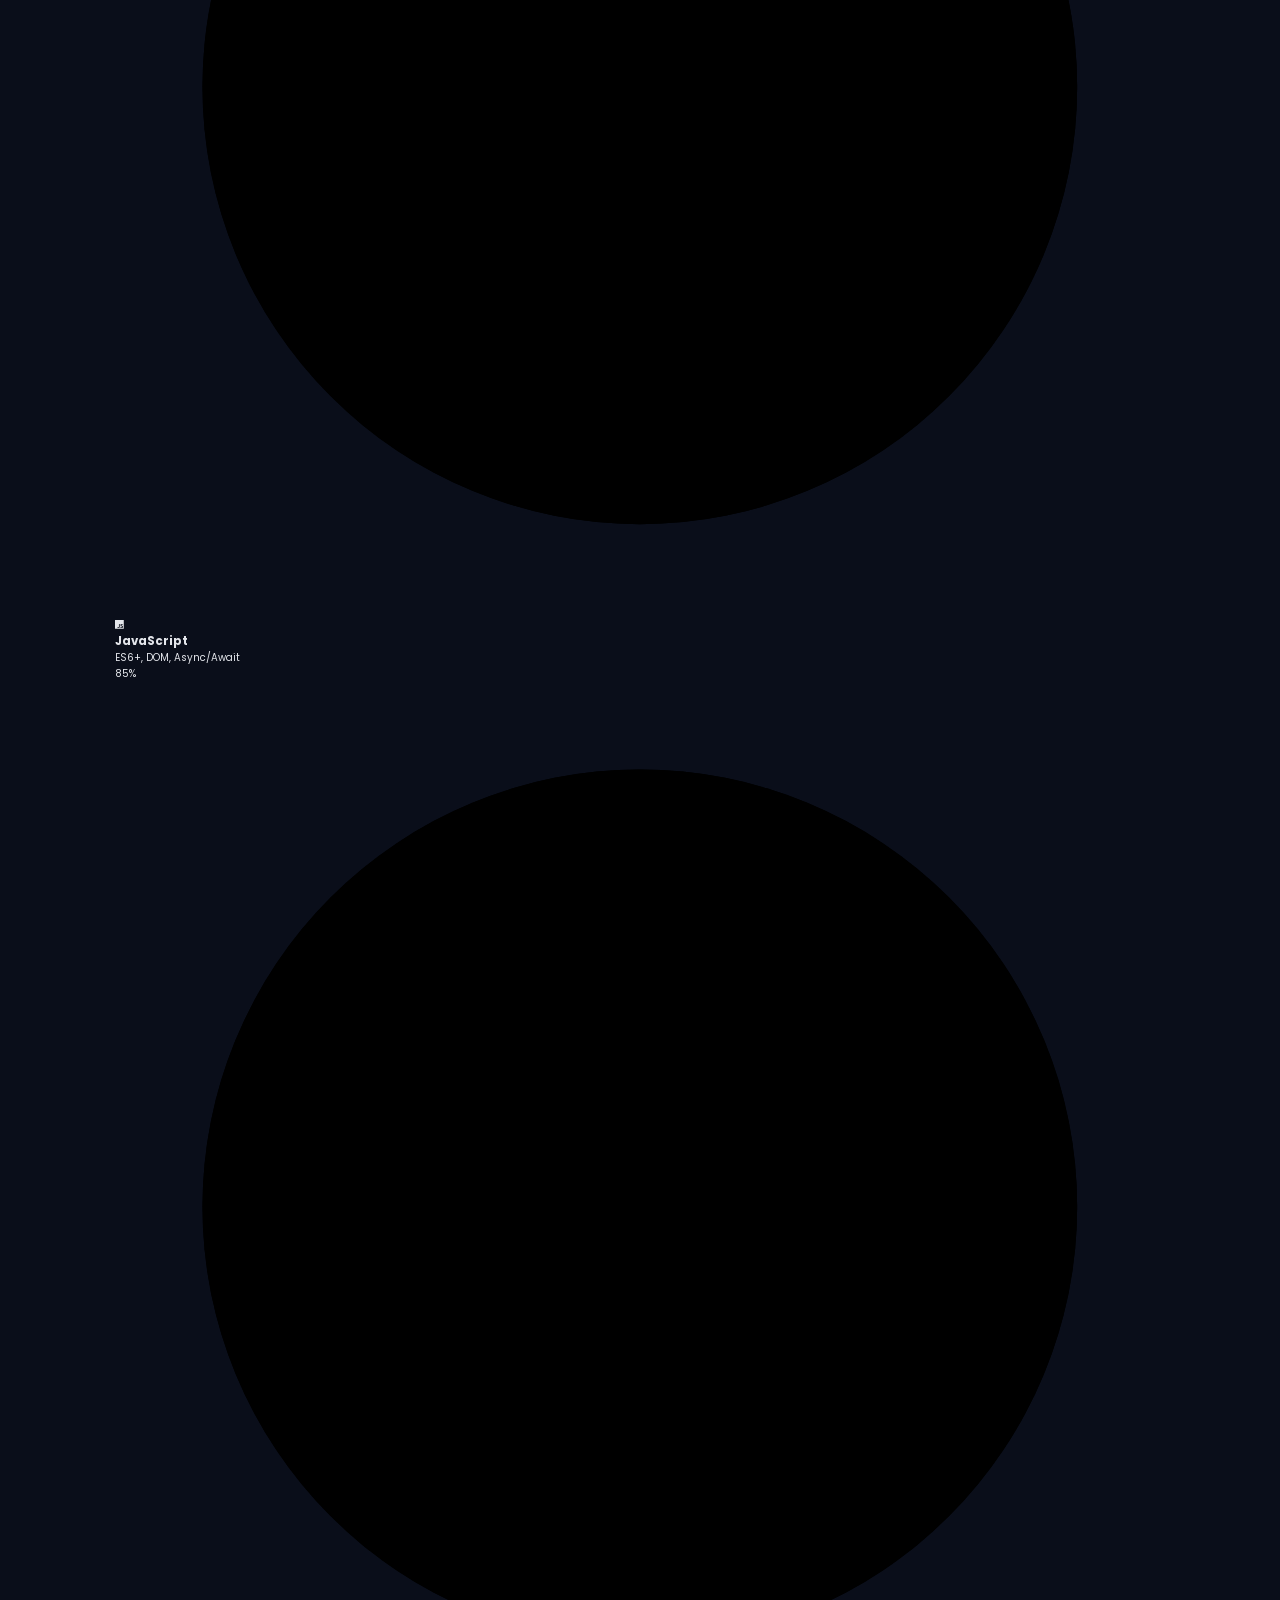
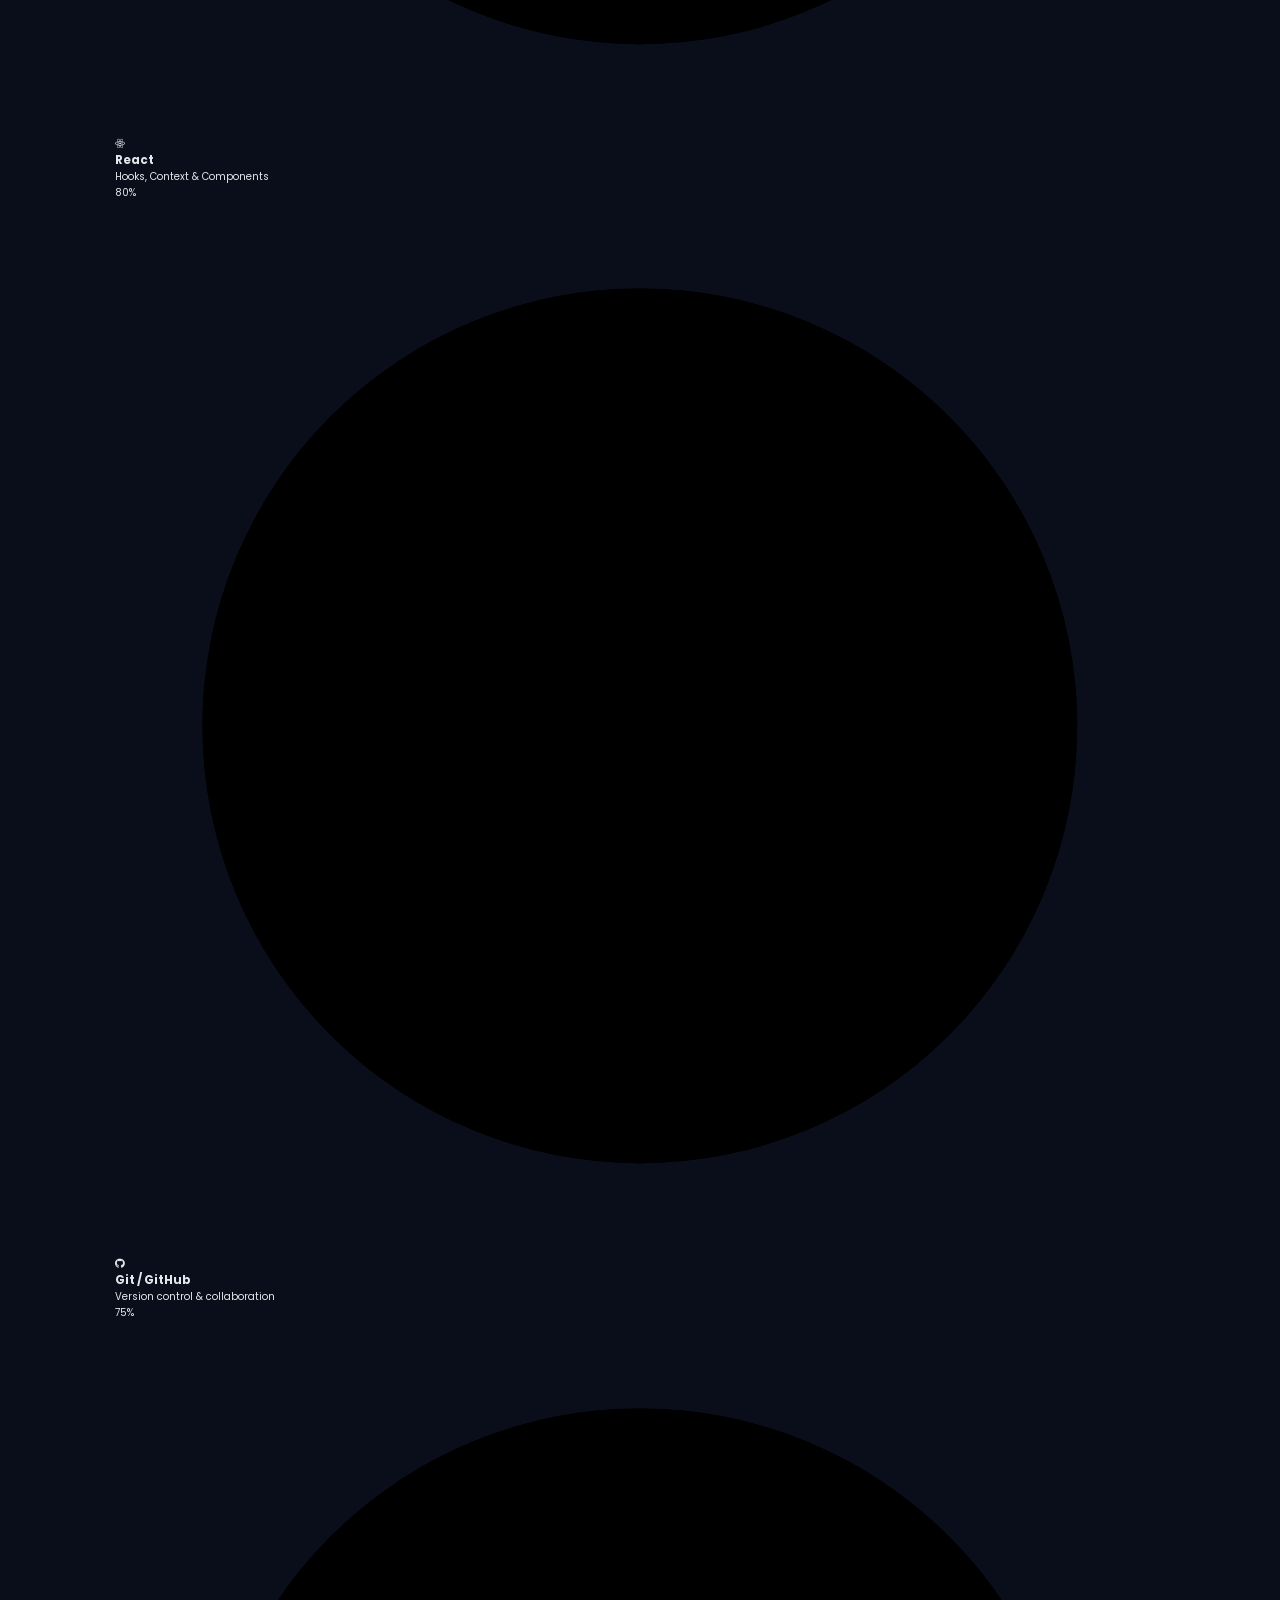
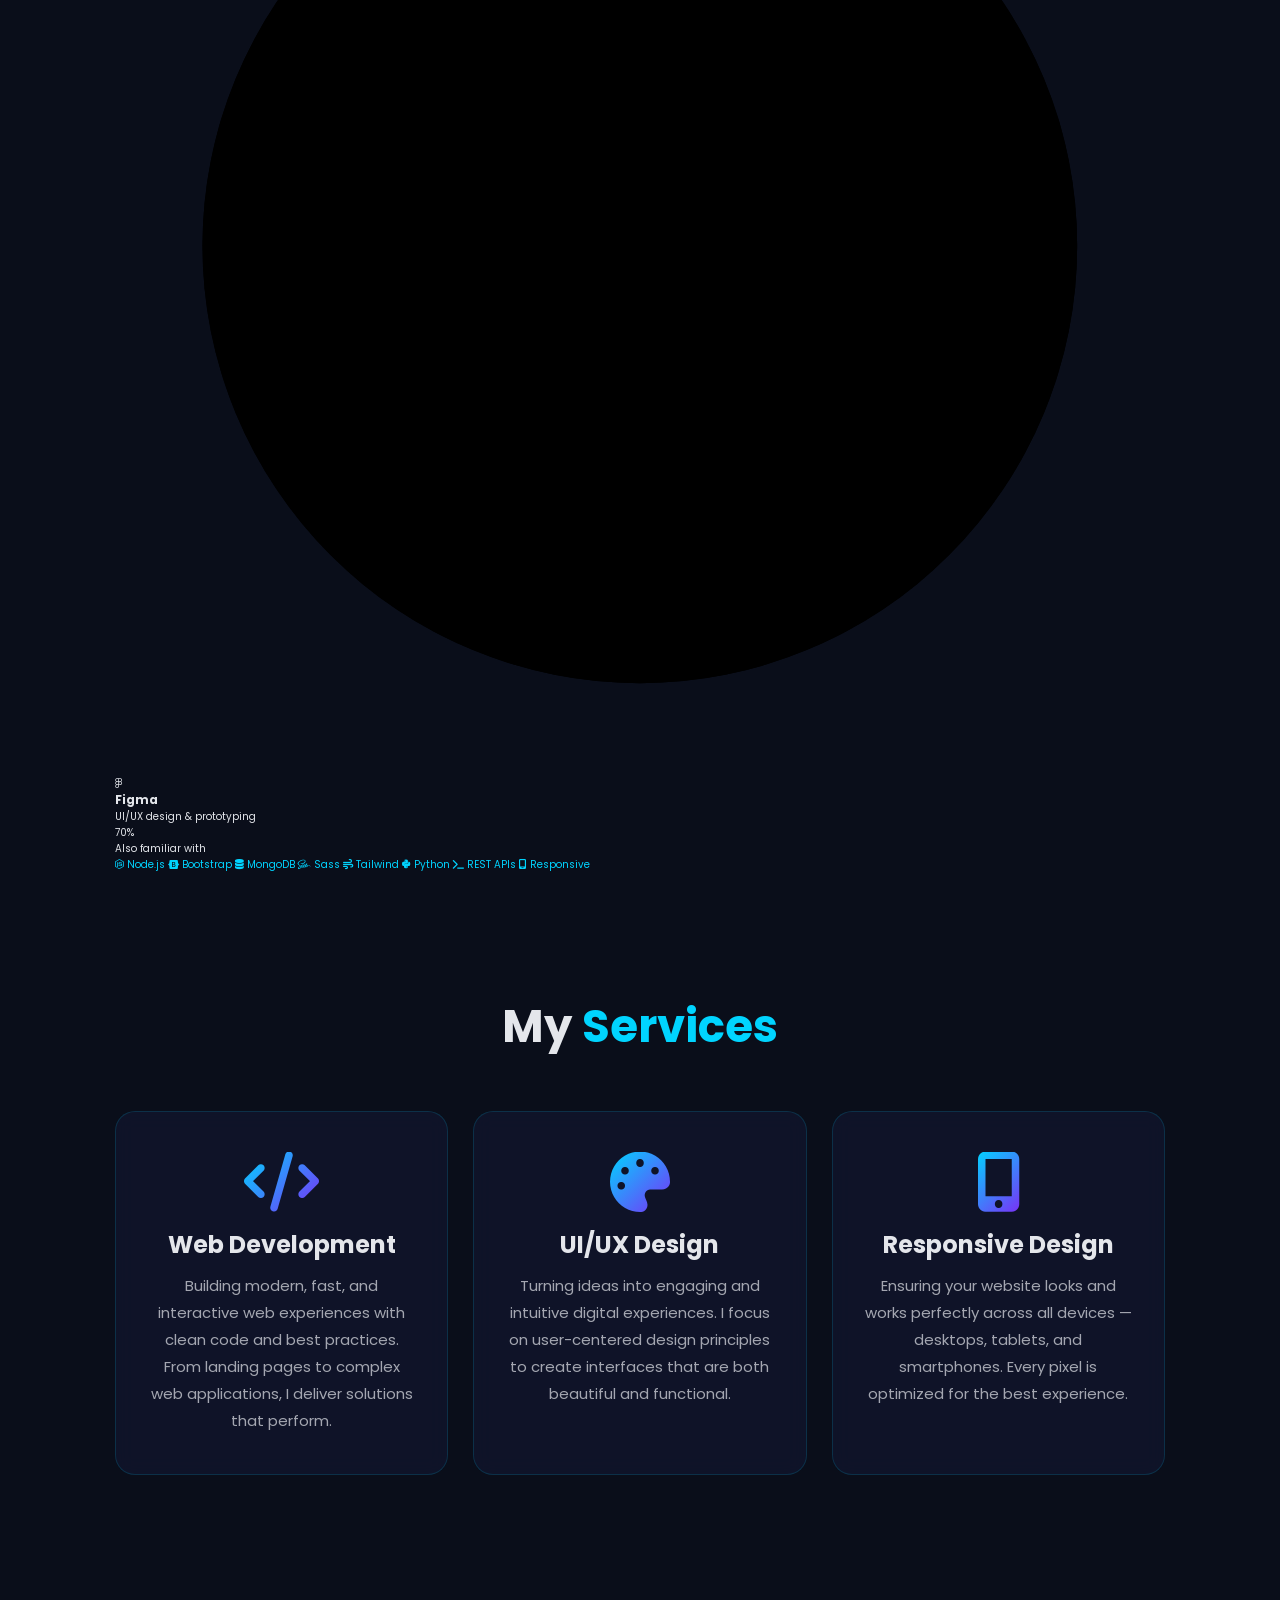
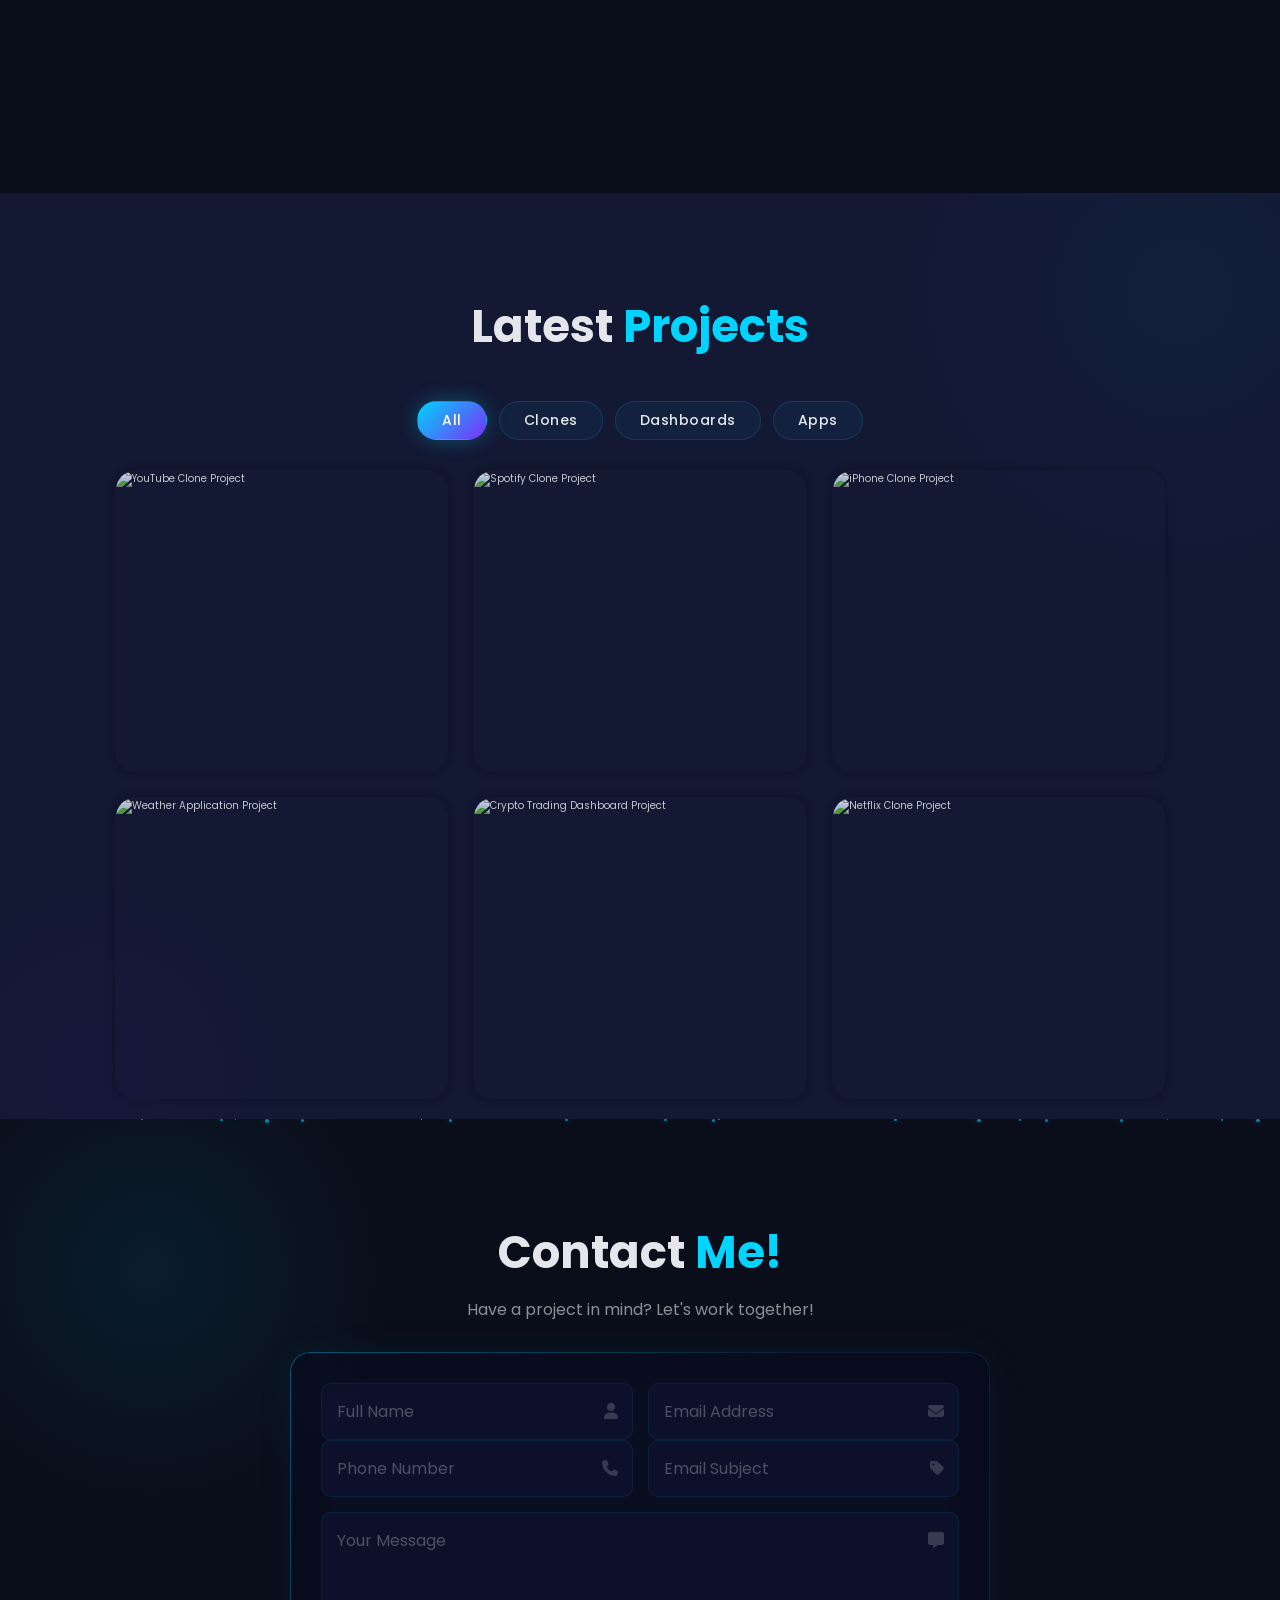
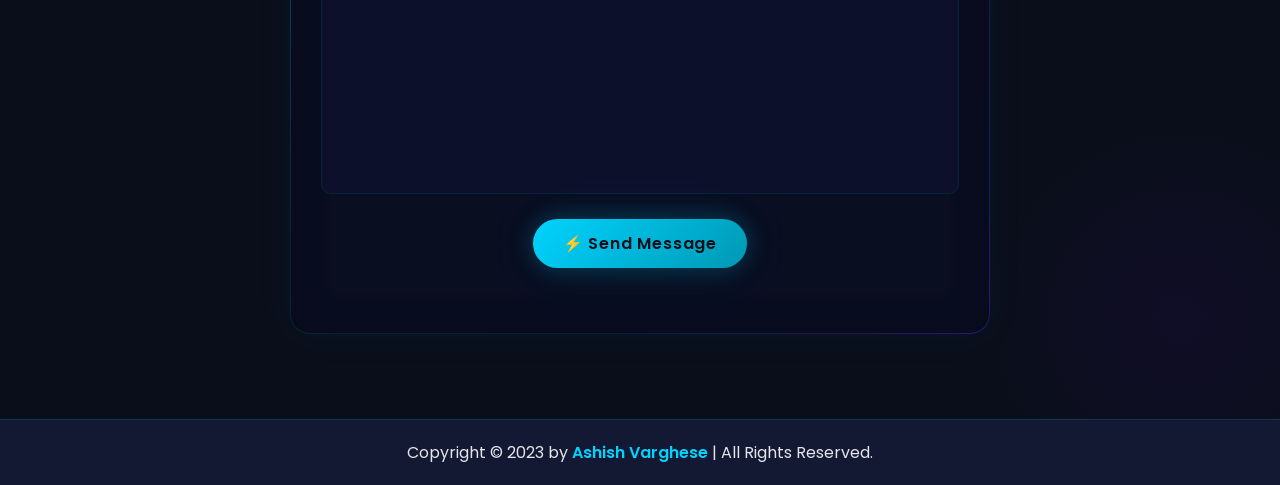
==== commit be8b50ef: "Performance: fix preloader delay, async Font Awesome, defer scripts, preconnect hints" ====
--- a/index.html
+++ b/index.html
@@ -22,8 +22,14 @@
         <meta property="og:type" content="website">
         <meta name="twitter:card" content="summary_large_image">
 
-        <!--  FONT AWESOME  -->
-        <link rel="stylesheet" href="https://cdnjs.cloudflare.com/ajax/libs/font-awesome/6.5.1/css/all.min.css" integrity="sha512-DTOQO9RWCH3ppGqcWaEA1BIZOC6xxalwEsw9c2QQeAIftl+Vegovlnee1c9QX4TctnWMn13TZye+giMm8e2LwA==" crossorigin="anonymous" referrerpolicy="no-referrer" />
+        <!-- DNS Preconnect for faster external resource loading -->
+        <link rel="preconnect" href="https://fonts.googleapis.com">
+        <link rel="preconnect" href="https://fonts.gstatic.com" crossorigin>
+        <link rel="preconnect" href="https://cdnjs.cloudflare.com">
+
+        <!--  FONT AWESOME — loaded async so it doesn't block page render  -->
+        <link rel="preload" href="https://cdnjs.cloudflare.com/ajax/libs/font-awesome/6.5.1/css/all.min.css" as="style" onload="this.onload=null;this.rel='stylesheet'" integrity="sha512-DTOQO9RWCH3ppGqcWaEA1BIZOC6xxalwEsw9c2QQeAIftl+Vegovlnee1c9QX4TctnWMn13TZye+giMm8e2LwA==" crossorigin="anonymous" referrerpolicy="no-referrer">
+        <noscript><link rel="stylesheet" href="https://cdnjs.cloudflare.com/ajax/libs/font-awesome/6.5.1/css/all.min.css"></noscript>
 
         <!--  MAIN CSS  -->
         <link rel="stylesheet" href="Style/styles.css">
@@ -192,67 +198,134 @@
             <h2 class="heading">My <span>Skills</span></h2>
             <p class="skills-subtitle">Technologies I work with to bring ideas to life</p>
 
-            <div class="skills-content">
-                <div class="skill-item">
-                    <div class="skill-info">
-                        <span>HTML5</span>
-                        <span>95%</span>
-                    </div>
-                    <div class="skill-bar">
-                        <div class="skill-per" style="--skill-width: 95%"></div>
-                    </div>
-                </div>
-
-                <div class="skill-item">
-                    <div class="skill-info">
-                        <span>CSS3 / SCSS</span>
-                        <span>90%</span>
-                    </div>
-                    <div class="skill-bar">
-                        <div class="skill-per" style="--skill-width: 90%"></div>
-                    </div>
-                </div>
-
-                <div class="skill-item">
-                    <div class="skill-info">
-                        <span>JavaScript</span>
-                        <span>85%</span>
-                    </div>
-                    <div class="skill-bar">
-                        <div class="skill-per" style="--skill-width: 85%"></div>
-                    </div>
-                </div>
-
-                <div class="skill-item">
-                    <div class="skill-info">
-                        <span>React</span>
-                        <span>80%</span>
-                    </div>
-                    <div class="skill-bar">
-                        <div class="skill-per" style="--skill-width: 80%"></div>
-                    </div>
-                </div>
-
-                <div class="skill-item">
-                    <div class="skill-info">
-                        <span>Git / GitHub</span>
-                        <span>75%</span>
-                    </div>
-                    <div class="skill-bar">
-                        <div class="skill-per" style="--skill-width: 75%"></div>
-                    </div>
-                </div>
-
-                <div class="skill-item">
-                    <div class="skill-info">
-                        <span>Figma</span>
-                        <span>70%</span>
-                    </div>
-                    <div class="skill-bar">
-                        <div class="skill-per" style="--skill-width: 70%"></div>
-                    </div>
-                </div>
-            </div>
+            <!-- Skill Cards Grid -->
+            <div class="skills-grid">
+
+                <div class="skill-card" data-percent="95">
+                    <div class="skill-card-glow"></div>
+                    <div class="skill-ring-wrap">
+                        <svg class="skill-ring" viewBox="0 0 120 120">
+                            <circle class="ring-bg" cx="60" cy="60" r="50"/>
+                            <circle class="ring-fill" cx="60" cy="60" r="50" style="--pct:95"/>
+                        </svg>
+                        <div class="skill-ring-icon">
+                            <i class="fa-brands fa-html5"></i>
+                        </div>
+                    </div>
+                    <div class="skill-card-body">
+                        <h3 class="skill-name">HTML5</h3>
+                        <p class="skill-desc">Semantic & accessible markup</p>
+                        <div class="skill-pct-badge">95%</div>
+                    </div>
+                </div>
+
+                <div class="skill-card" data-percent="90">
+                    <div class="skill-card-glow"></div>
+                    <div class="skill-ring-wrap">
+                        <svg class="skill-ring" viewBox="0 0 120 120">
+                            <circle class="ring-bg" cx="60" cy="60" r="50"/>
+                            <circle class="ring-fill" cx="60" cy="60" r="50" style="--pct:90"/>
+                        </svg>
+                        <div class="skill-ring-icon">
+                            <i class="fa-brands fa-css3-alt"></i>
+                        </div>
+                    </div>
+                    <div class="skill-card-body">
+                        <h3 class="skill-name">CSS3 / SCSS</h3>
+                        <p class="skill-desc">Animations, Flexbox & Grid</p>
+                        <div class="skill-pct-badge">90%</div>
+                    </div>
+                </div>
+
+                <div class="skill-card" data-percent="85">
+                    <div class="skill-card-glow"></div>
+                    <div class="skill-ring-wrap">
+                        <svg class="skill-ring" viewBox="0 0 120 120">
+                            <circle class="ring-bg" cx="60" cy="60" r="50"/>
+                            <circle class="ring-fill" cx="60" cy="60" r="50" style="--pct:85"/>
+                        </svg>
+                        <div class="skill-ring-icon">
+                            <i class="fa-brands fa-js"></i>
+                        </div>
+                    </div>
+                    <div class="skill-card-body">
+                        <h3 class="skill-name">JavaScript</h3>
+                        <p class="skill-desc">ES6+, DOM, Async/Await</p>
+                        <div class="skill-pct-badge">85%</div>
+                    </div>
+                </div>
+
+                <div class="skill-card" data-percent="80">
+                    <div class="skill-card-glow"></div>
+                    <div class="skill-ring-wrap">
+                        <svg class="skill-ring" viewBox="0 0 120 120">
+                            <circle class="ring-bg" cx="60" cy="60" r="50"/>
+                            <circle class="ring-fill" cx="60" cy="60" r="50" style="--pct:80"/>
+                        </svg>
+                        <div class="skill-ring-icon">
+                            <i class="fa-brands fa-react"></i>
+                        </div>
+                    </div>
+                    <div class="skill-card-body">
+                        <h3 class="skill-name">React</h3>
+                        <p class="skill-desc">Hooks, Context & Components</p>
+                        <div class="skill-pct-badge">80%</div>
+                    </div>
+                </div>
+
+                <div class="skill-card" data-percent="75">
+                    <div class="skill-card-glow"></div>
+                    <div class="skill-ring-wrap">
+                        <svg class="skill-ring" viewBox="0 0 120 120">
+                            <circle class="ring-bg" cx="60" cy="60" r="50"/>
+                            <circle class="ring-fill" cx="60" cy="60" r="50" style="--pct:75"/>
+                        </svg>
+                        <div class="skill-ring-icon">
+                            <i class="fa-brands fa-github"></i>
+                        </div>
+                    </div>
+                    <div class="skill-card-body">
+                        <h3 class="skill-name">Git / GitHub</h3>
+                        <p class="skill-desc">Version control & collaboration</p>
+                        <div class="skill-pct-badge">75%</div>
+                    </div>
+                </div>
+
+                <div class="skill-card" data-percent="70">
+                    <div class="skill-card-glow"></div>
+                    <div class="skill-ring-wrap">
+                        <svg class="skill-ring" viewBox="0 0 120 120">
+                            <circle class="ring-bg" cx="60" cy="60" r="50"/>
+                            <circle class="ring-fill" cx="60" cy="60" r="50" style="--pct:70"/>
+                        </svg>
+                        <div class="skill-ring-icon">
+                            <i class="fa-brands fa-figma"></i>
+                        </div>
+                    </div>
+                    <div class="skill-card-body">
+                        <h3 class="skill-name">Figma</h3>
+                        <p class="skill-desc">UI/UX design & prototyping</p>
+                        <div class="skill-pct-badge">70%</div>
+                    </div>
+                </div>
+
+            </div>
+
+            <!-- Tech Tools Badges -->
+            <div class="tech-tools-wrap">
+                <p class="tech-tools-title">Also familiar with</p>
+                <div class="tech-tools">
+                    <span class="tech-badge"><i class="fa-brands fa-node-js"></i> Node.js</span>
+                    <span class="tech-badge"><i class="fa-brands fa-bootstrap"></i> Bootstrap</span>
+                    <span class="tech-badge"><i class="fa-solid fa-database"></i> MongoDB</span>
+                    <span class="tech-badge"><i class="fa-brands fa-sass"></i> Sass</span>
+                    <span class="tech-badge"><i class="fa-solid fa-wind"></i> Tailwind</span>
+                    <span class="tech-badge"><i class="fa-brands fa-python"></i> Python</span>
+                    <span class="tech-badge"><i class="fa-solid fa-terminal"></i> REST APIs</span>
+                    <span class="tech-badge"><i class="fa-solid fa-mobile-screen"></i> Responsive</span>
+                </div>
+            </div>
+
         </section>
 
         <!--  services section design  -->
@@ -414,15 +487,41 @@
         </footer>
 
         <!--  TYPED JS  -->
-        <script src="https://unpkg.com/typed.js@2.1.0/dist/typed.umd.js"></script>
+        <script src="https://unpkg.com/typed.js@2.1.0/dist/typed.umd.js" defer></script>
 
         <!--  SCROLL REVEAL  -->
-        <script src="https://unpkg.com/scrollreveal"></script>
+        <script src="https://unpkg.com/scrollreveal" defer></script>
 
         <!--  MAIN JS  -->
         <script src="JS/main.js"></script>
 
         <!--  FORM BACKEND (Web3Forms — free, no server needed)  -->
         <script src="JS/form-handler.js"></script>
+
+        <!-- SKILL RING ANIMATION -->
+        <script>
+        // Inject SVG gradient once
+        const svgDefs = document.createElementNS('http://www.w3.org/2000/svg','svg');
+        svgDefs.setAttribute('style','position:absolute;width:0;height:0');
+        svgDefs.innerHTML = `<defs>
+          <linearGradient id="skillGrad" x1="0%" y1="0%" x2="100%" y2="0%">
+            <stop offset="0%" stop-color="#00d4ff"/>
+            <stop offset="100%" stop-color="#7b2ff7"/>
+          </linearGradient>
+        </defs>`;
+        document.body.prepend(svgDefs);
+
+        // Animate rings on scroll into view
+        const rings = document.querySelectorAll('.ring-fill');
+        const skillObs = new IntersectionObserver((entries) => {
+          entries.forEach(entry => {
+            if (entry.isIntersecting) {
+              entry.target.classList.add('animated');
+              skillObs.unobserve(entry.target);
+            }
+          });
+        }, { threshold: 0.3 });
+        rings.forEach(r => skillObs.observe(r));
+        </script>
     </body>
 </html><!-- rebuild -->
